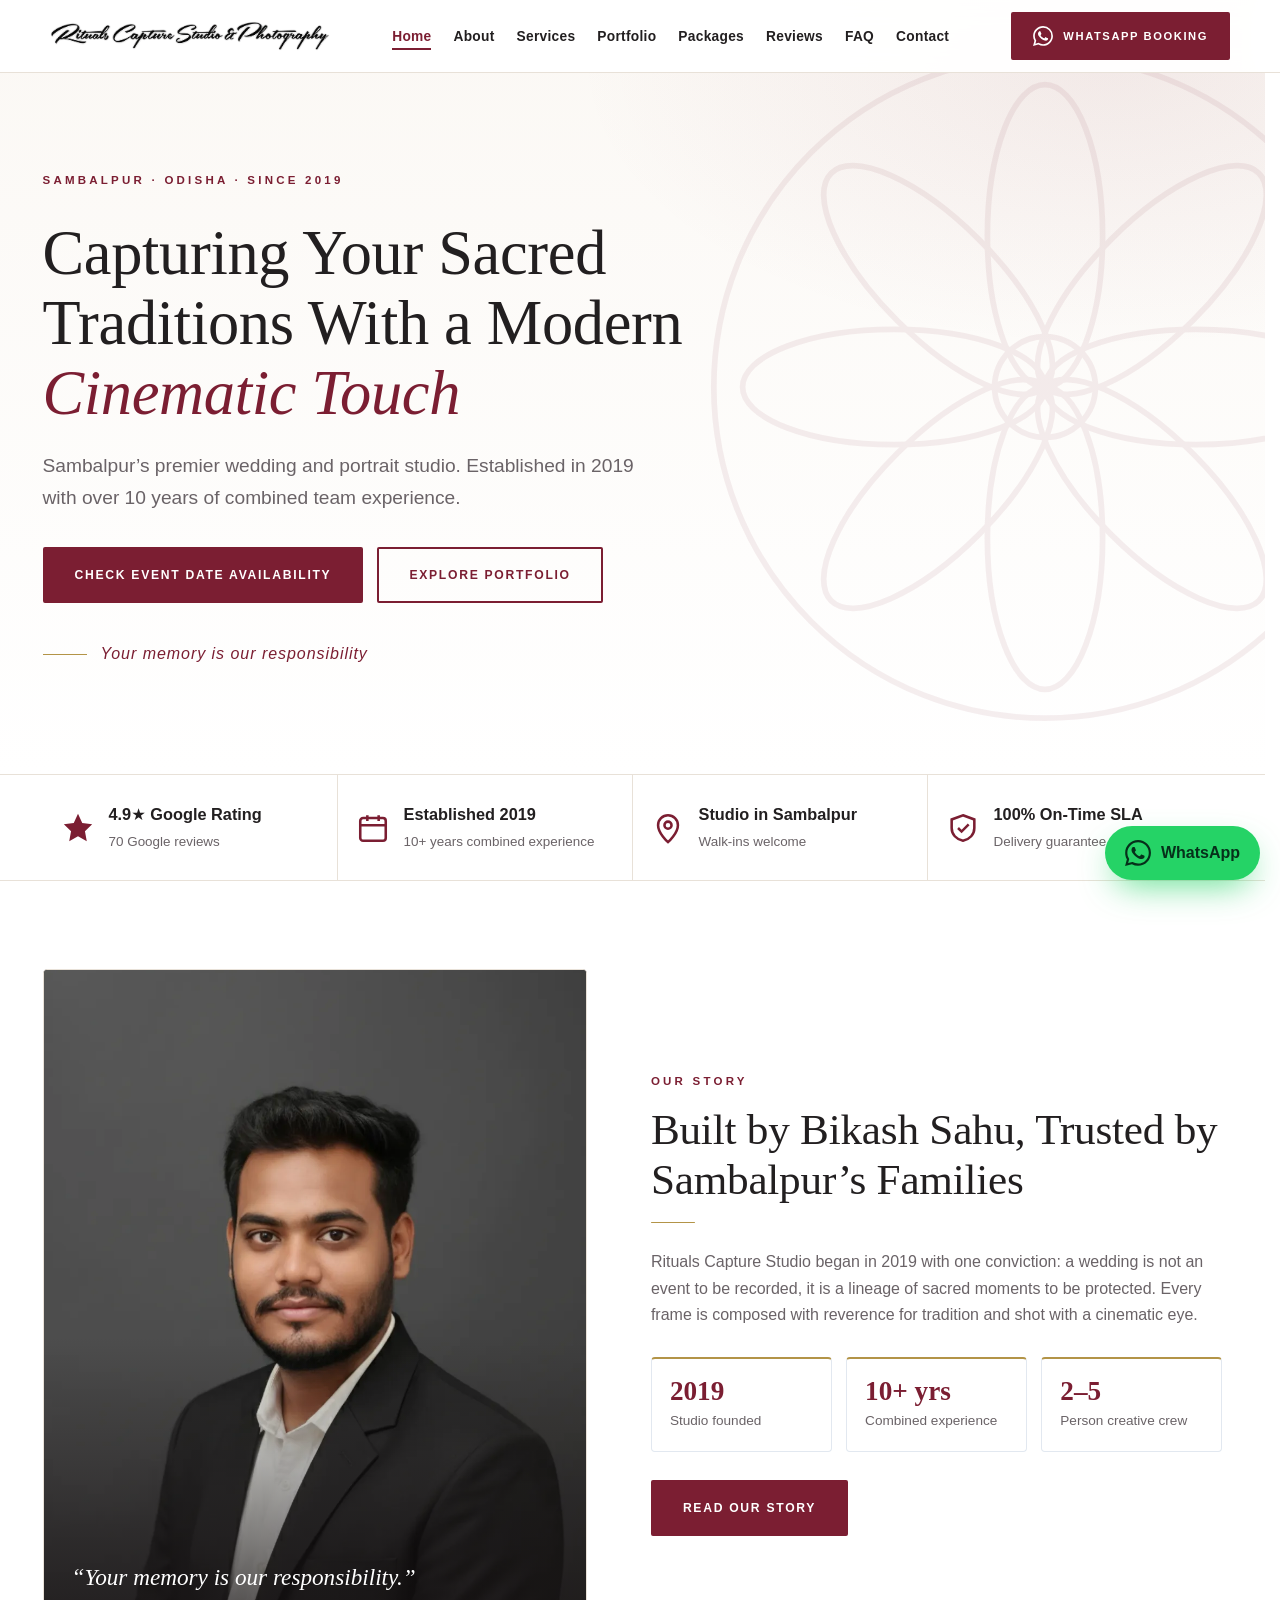
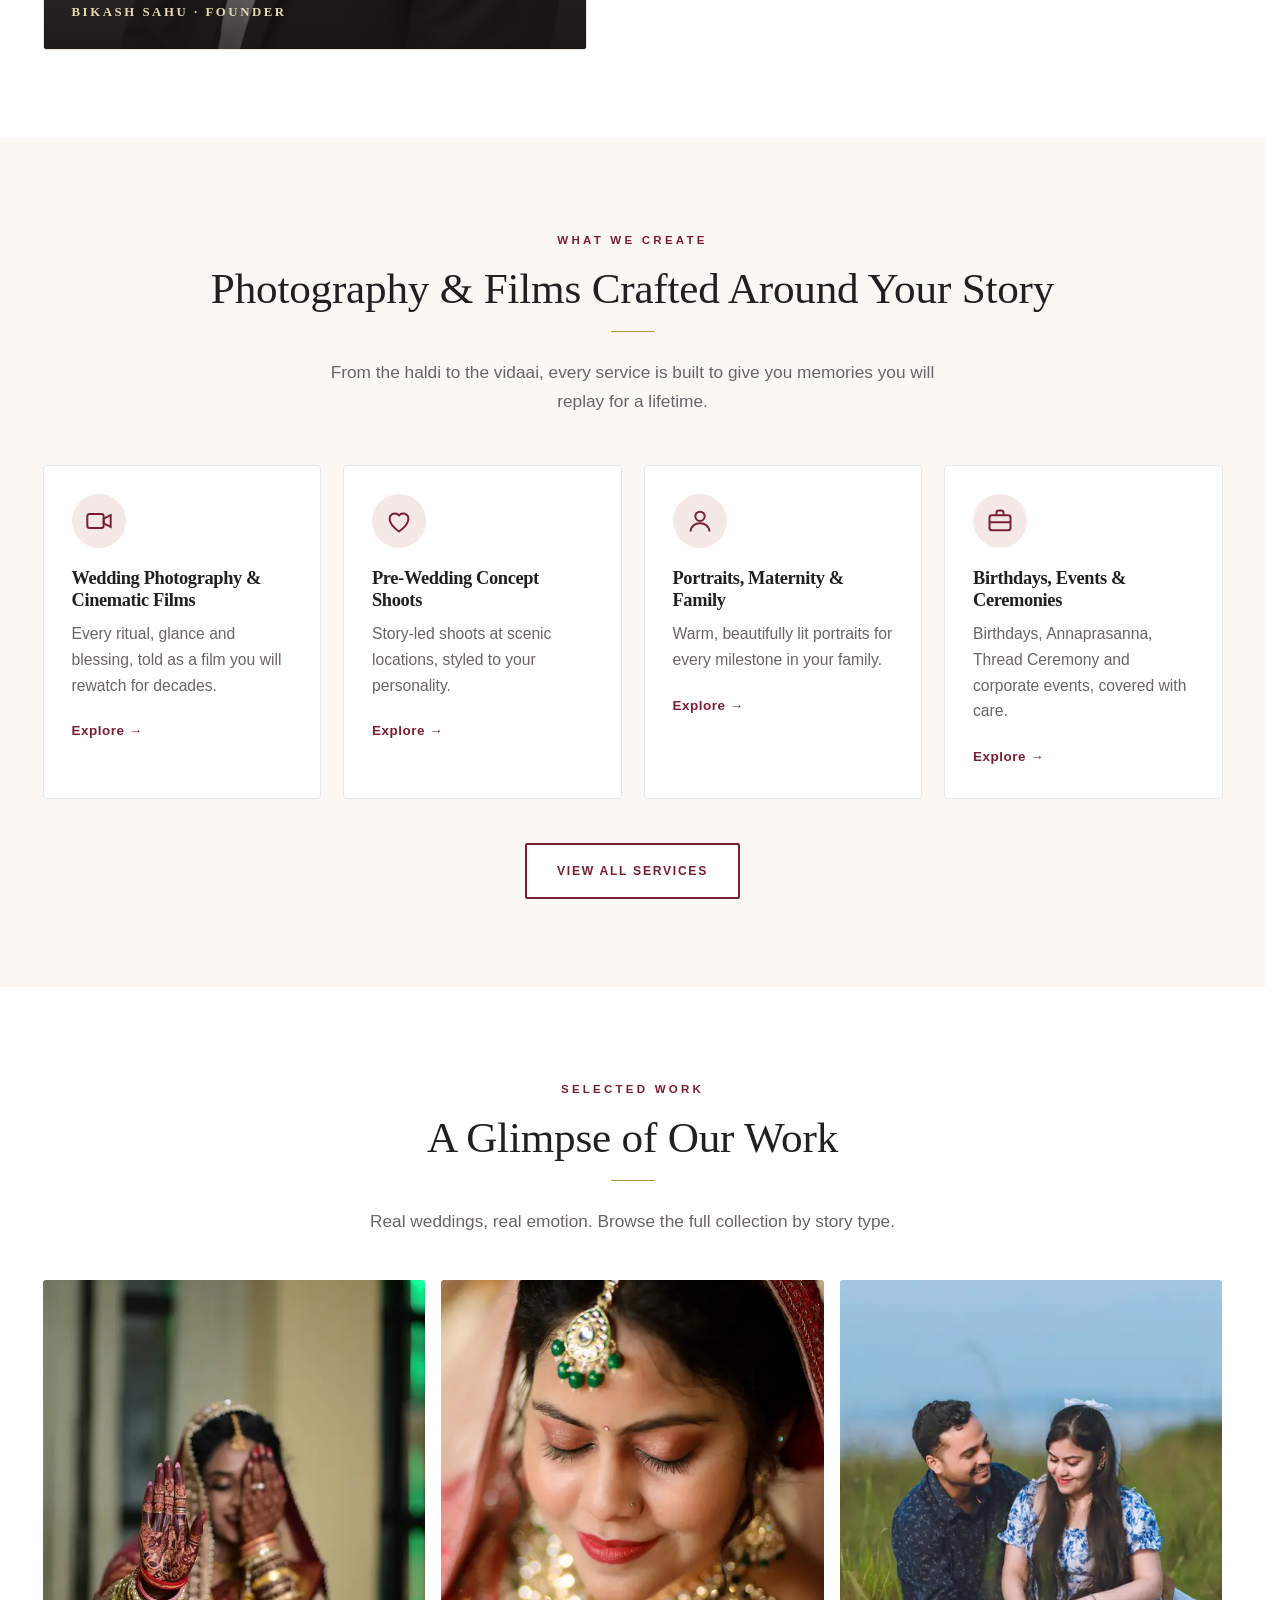
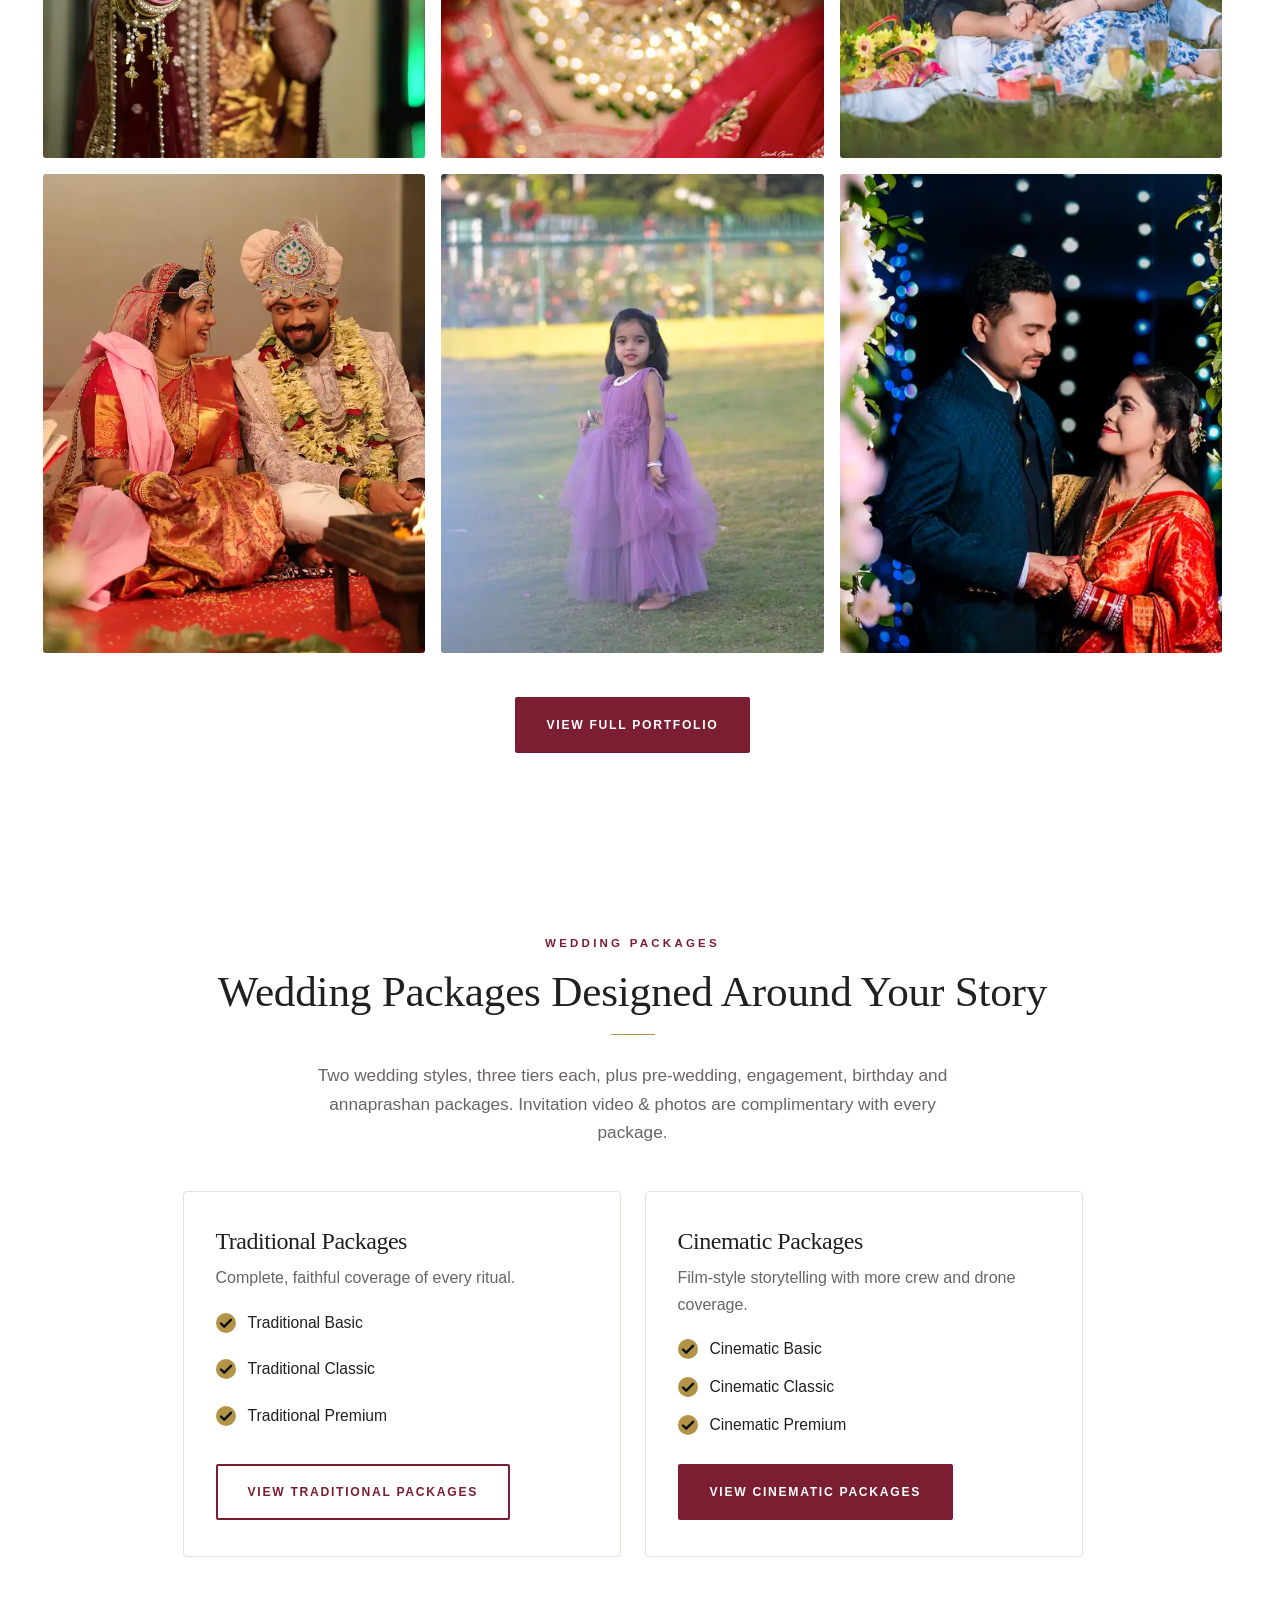
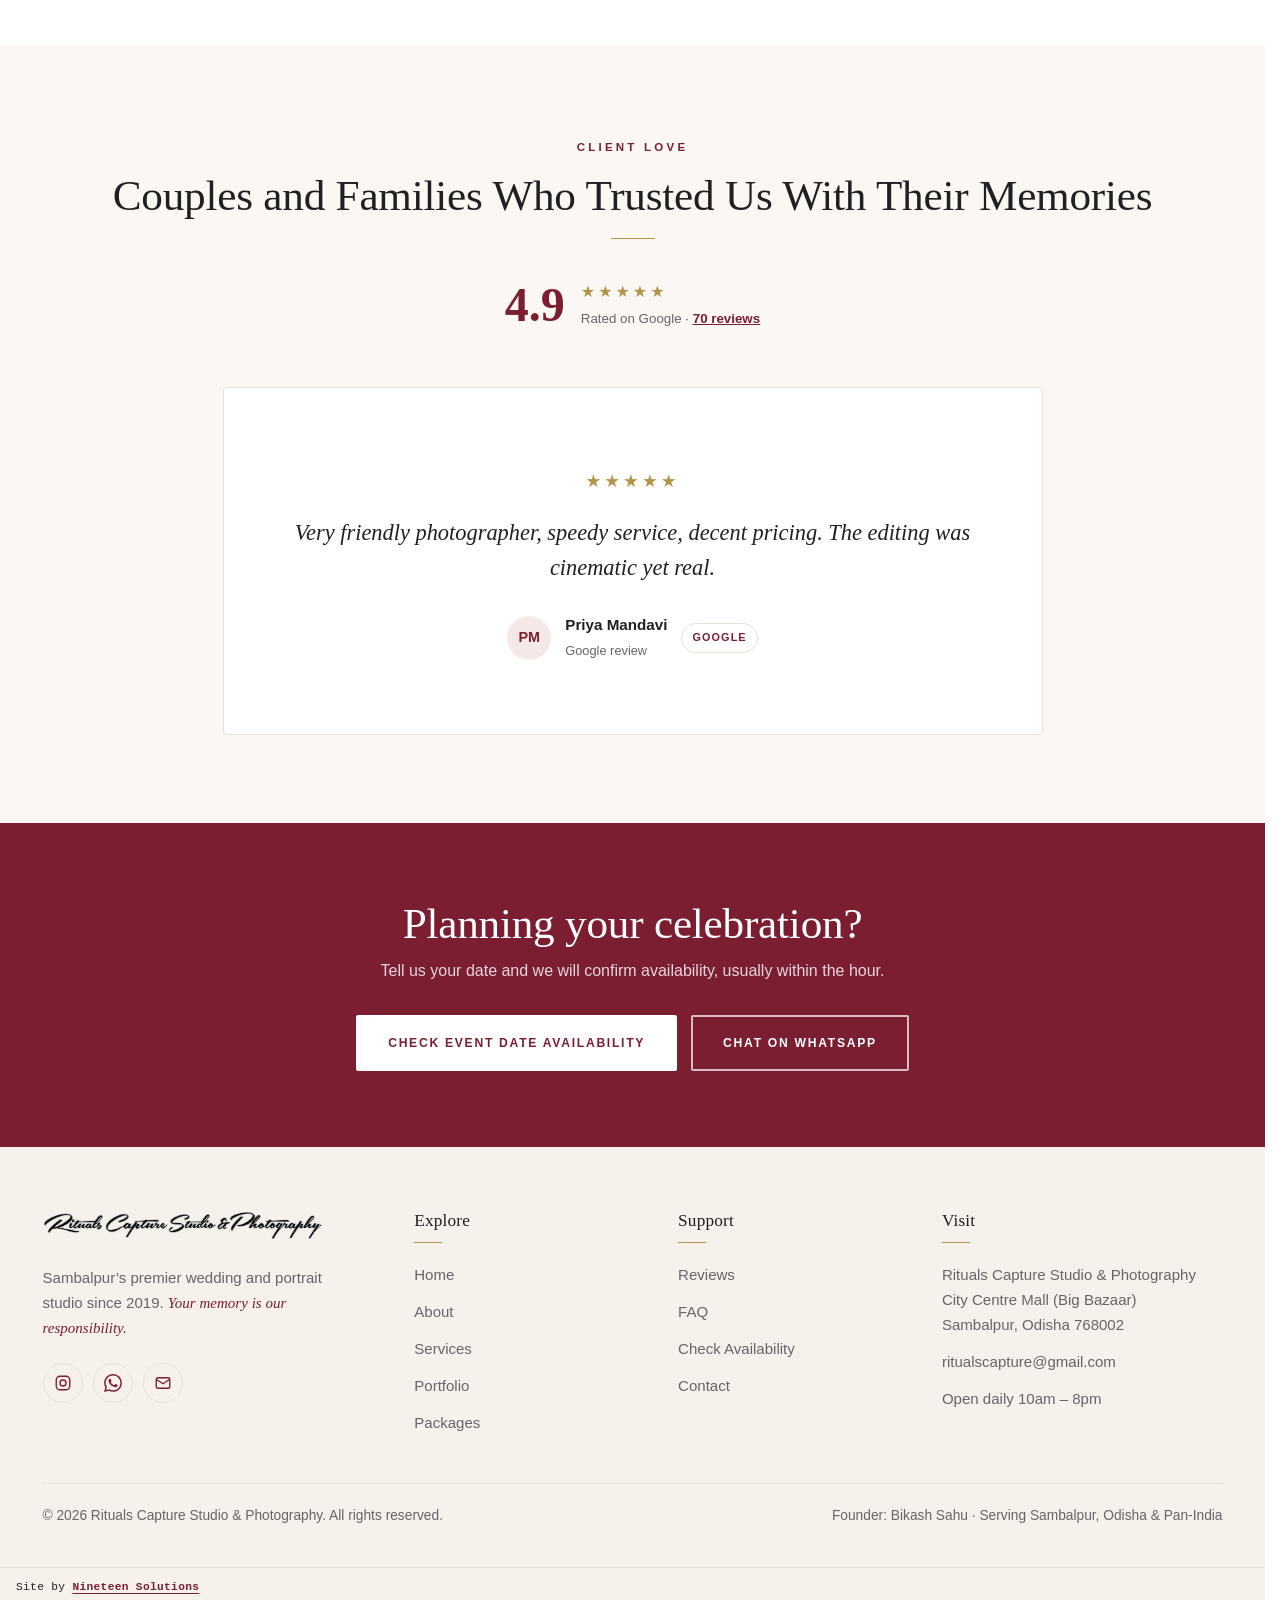
==== index.html @ 9a3f0223 "Launch site" ====
<!DOCTYPE html>
<html lang="en-IN">
<head>
<meta charset="UTF-8">
<meta name="viewport" content="width=device-width, initial-scale=1">
<title>Wedding Photographer in Sambalpur | Rituals Capture Studio &amp; Photography | Your Memory Is Our Responsibility</title>
<meta name="description" content="Rituals Capture Studio &amp; Photography: best photo studio in Sambalpur, Odisha. Cinematic wedding films, candid wedding photography, pre-wedding shoots, maternity and family portraits since 2019. Serving all of India.">
<meta name="theme-color" content="#7B1E32">
<meta property="og:title" content="Wedding Photographer in Sambalpur | Rituals Capture Studio &amp; Photography">
<meta property="og:description" content="Rituals Capture Studio &amp; Photography: best photo studio in Sambalpur, Odisha. Cinematic wedding films, candid wedding photography, pre-wedding shoots, maternity and family portraits since 2019. Serving all of India.">
<meta property="og:type" content="website">
<link rel="icon" href="favicon.ico" sizes="any">
<link rel="icon" type="image/png" sizes="32x32" href="images/favicon-32.png">
<link rel="apple-touch-icon" href="images/apple-touch-icon.png">
<link rel="stylesheet" href="assets/style.css">
<script type="application/ld+json">
{
  "@context":"https://schema.org",
  "@type":["LocalBusiness","Photographer"],
  "name":"Rituals Capture Studio & Photography",
  "alternateName":"Rituals Capture Studio",
  "description":"Wedding photography and cinematic wedding films studio in Sambalpur, Odisha, serving all of India. Pre-wedding shoots, portraits and event coverage since 2019.",
  "slogan":"Your memory is our responsibility",
  "telephone":["+91-70089-11105","+91-77888-44553"],
  "email":"ritualscapture@gmail.com",
  "foundingDate":"2019",
  "founder":{"@type":"Person","name":"Bikash Sahu","jobTitle":"Founder & CEO"},
    "address":{"@type":"PostalAddress","streetAddress":"City Centre Mall, Big Bazaar","addressLocality":"Sambalpur","addressRegion":"Odisha","postalCode":"768002","addressCountry":"IN"},
  "hasMap":"https://share.google/Gb2dODf7B4HH9jxus",
  "geo":{"@type":"GeoCoordinates","latitude":21.4669,"longitude":83.9812},
  "openingHoursSpecification":[{"@type":"OpeningHoursSpecification","dayOfWeek":["Monday","Tuesday","Wednesday","Thursday","Friday","Saturday","Sunday"],"opens":"10:00","closes":"20:00"}],
  "areaServed":[{"@type":"City","name":"Sambalpur"},{"@type":"State","name":"Odisha"},{"@type":"Country","name":"India"}],
  "aggregateRating":{"@type":"AggregateRating","ratingValue":"4.9","bestRating":"5","reviewCount":"70"},
  "sameAs":["https://www.instagram.com/rituals_capture_studio"],
  "hasOfferCatalog":{"@type":"OfferCatalog","name":"Wedding Photography & Film Packages","itemListElement":[{"@type":"Offer","name":"Traditional Basic Wedding Package","itemOffered":{"@type":"Service","name":"Traditional Basic Wedding Package"}},{"@type":"Offer","name":"Traditional Classic Wedding Package","itemOffered":{"@type":"Service","name":"Traditional Classic Wedding Package"}},{"@type":"Offer","name":"Traditional Premium Wedding Package","itemOffered":{"@type":"Service","name":"Traditional Premium Wedding Package"}},{"@type":"Offer","name":"Cinematic Basic Wedding Package","itemOffered":{"@type":"Service","name":"Cinematic Basic Wedding Package"}},{"@type":"Offer","name":"Cinematic Classic Wedding Package","itemOffered":{"@type":"Service","name":"Cinematic Classic Wedding Package"}},{"@type":"Offer","name":"Cinematic Premium Wedding Package","itemOffered":{"@type":"Service","name":"Cinematic Premium Wedding Package"}}]}
}
</script>
</head>
<body class="home">
<svg width="0" height="0" style="position:absolute" aria-hidden="true" focusable="false"><symbol id="wa" viewBox="0 0 24 24"><path fill="currentColor" d="M17.472 14.382c-.297-.149-1.758-.867-2.03-.967-.273-.099-.471-.148-.67.15-.197.297-.767.966-.94 1.164-.173.199-.347.223-.644.075-.297-.15-1.255-.463-2.39-1.475-.883-.788-1.48-1.761-1.653-2.059-.173-.297-.018-.458.13-.606.134-.133.298-.347.446-.52.149-.174.198-.298.298-.497.099-.198.05-.371-.025-.52-.075-.149-.669-1.612-.916-2.207-.242-.579-.487-.5-.669-.51-.173-.008-.371-.01-.57-.01-.198 0-.52.074-.792.372-.272.297-1.04 1.016-1.04 2.479 0 1.462 1.065 2.875 1.213 3.074.149.198 2.096 3.2 5.077 4.487.709.306 1.262.489 1.694.625.712.227 1.36.195 1.871.118.571-.085 1.758-.719 2.006-1.413.248-.694.248-1.289.173-1.413-.074-.124-.272-.198-.57-.347m-5.421 7.403h-.004a9.87 9.87 0 01-5.031-1.378l-.361-.214-3.741.982.998-3.648-.235-.374a9.86 9.86 0 01-1.51-5.26c.001-5.45 4.436-9.884 9.888-9.884 2.64 0 5.122 1.03 6.988 2.898a9.825 9.825 0 012.893 6.994c-.003 5.45-4.437 9.884-9.885 9.884m8.413-18.297A11.815 11.815 0 0012.05 0C5.495 0 .16 5.335.157 11.892c0 2.096.547 4.142 1.588 5.945L.057 24l6.305-1.654a11.882 11.882 0 005.683 1.448h.005c6.554 0 11.89-5.335 11.893-11.893a11.821 11.821 0 00-3.48-8.413z"/></symbol><symbol id="lotus" viewBox="0 0 200 200"><g fill="none" stroke="currentColor" stroke-width="1.6"><ellipse cx="100" cy="58" rx="16" ry="42" transform="rotate(0 100 100)"/><ellipse cx="100" cy="58" rx="16" ry="42" transform="rotate(45 100 100)"/><ellipse cx="100" cy="58" rx="16" ry="42" transform="rotate(90 100 100)"/><ellipse cx="100" cy="58" rx="16" ry="42" transform="rotate(135 100 100)"/><ellipse cx="100" cy="58" rx="16" ry="42" transform="rotate(180 100 100)"/><ellipse cx="100" cy="58" rx="16" ry="42" transform="rotate(225 100 100)"/><ellipse cx="100" cy="58" rx="16" ry="42" transform="rotate(270 100 100)"/><ellipse cx="100" cy="58" rx="16" ry="42" transform="rotate(315 100 100)"/><circle cx="100" cy="100" r="14"/><circle cx="100" cy="100" r="92"/></g></symbol></svg>
<header id="top">
  <div class="wrap nav">
    <a href="index.html" class="brand logo-link" aria-label="Rituals Capture Studio &amp; Photography - home"><img class="logo-img" src="images/logo.webp" width="760" height="81" alt="Rituals Capture Studio &amp; Photography"></a>
    <button class="burger" id="burger" aria-label="Open menu" aria-expanded="false"><span></span><span></span><span></span></button>
    <ul class="menu" id="menu"><li><a href="index.html" aria-current="page">Home</a></li><li><a href="about.html">About</a></li><li><a href="services.html">Services</a></li><li><a href="portfolio.html">Portfolio</a></li><li><a href="packages.html">Packages</a></li><li><a href="reviews.html">Reviews</a></li><li><a href="faq.html">FAQ</a></li><li><a href="contact.html">Contact</a></li></ul>
    <a class="btn btn-gold wa-link" data-msg="Hello Bikash, I found Rituals Capture Studio online and would like to book a shoot." href="#" target="_blank" rel="noopener"><svg width="20" height="20"><use href="#wa"/></svg> WhatsApp Booking</a>
  </div>
</header>
<main>
<!-- HERO -->
<section class="hero" id="home" aria-labelledby="h1" data-videos="videos/hero.mp4" data-poster="images/thumb/wedding-115.webp">
  <svg class="mandala" viewBox="0 0 200 200" style="color:#D4AF37" aria-hidden="true"><use href="#lotus"/></svg>
  <div class="wrap">
    <div class="hero-inner">
      <span class="eyebrow" style="color:var(--gold)">Sambalpur · Odisha · Since 2019</span>
      <h1 id="h1">Capturing Your Sacred Traditions With a Modern <em>Cinematic Touch</em></h1>
      <p class="sub">Sambalpur’s premier wedding and portrait studio. Established in 2019 with over 10 years of combined team experience.</p>
      <div class="cta">
        <a href="book.html" class="btn btn-gold">Check Event Date Availability</a>
        <a href="portfolio.html" class="btn btn-ghost">Explore Portfolio</a>
      </div>
      <p class="tag">Your memory is our responsibility</p>
    </div>
  </div>
  <div class="scroll-cue" aria-hidden="true"></div>
</section>

<!-- TRUST -->
<div class="trust" aria-label="Why couples trust us">
  <div class="wrap">
    <div class="trust-item"><svg viewBox="0 0 24 24" fill="currentColor"><path d="M12 2l3 6.5 7 .9-5.1 4.9 1.3 7L12 17.8 5.8 21.3l1.3-7L2 9.4l7-.9z"/></svg><div><b>4.9★ Google Rating</b><span>70 Google reviews</span></div></div>
    <div class="trust-item"><svg viewBox="0 0 24 24" fill="none" stroke="currentColor" stroke-width="1.8"><rect x="3" y="5" width="18" height="16" rx="2"/><path d="M3 10h18M8 3v4M16 3v4"/></svg><div><b>Established 2019</b><span>10+ years combined experience</span></div></div>
    <div class="trust-item"><svg viewBox="0 0 24 24" fill="none" stroke="currentColor" stroke-width="1.8"><path d="M12 22s7-6.2 7-12a7 7 0 1 0-14 0c0 5.8 7 12 7 12z"/><circle cx="12" cy="10" r="2.5"/></svg><div><b>Studio in Sambalpur</b><span>Walk-ins welcome</span></div></div>
    <div class="trust-item"><svg viewBox="0 0 24 24" fill="none" stroke="currentColor" stroke-width="1.8"><path d="M12 3l8 3v6c0 4.5-3.2 8-8 9-4.8-1-8-4.5-8-9V6z"/><path d="M8.5 12l2.5 2.5L16 9.5"/></svg><div><b>100% On-Time SLA</b><span>Delivery guarantee</span></div></div>
  </div>
</div>

<!-- ABOUT TEASER -->
<section class="about" id="about" aria-labelledby="ha-h">
  <div class="wrap about-grid">
    <div class="about-visual reveal">
      <img src="images/about-bikash.webp" width="1000" height="1615" alt="Bikash Sahu, founder of Rituals Capture Studio &amp; Photography, Sambalpur" loading="lazy" decoding="async">
      <div class="quote">“Your memory is our responsibility.”<small>Bikash Sahu · Founder</small></div>
    </div>
    <div class="reveal">
      <span class="eyebrow">Our Story</span>
      <h2 id="ha-h">Built by Bikash Sahu, Trusted by Sambalpur’s Families</h2>
      <div class="rule"></div>
      <p>Rituals Capture Studio began in 2019 with one conviction: a wedding is not an event to be recorded, it is a lineage of sacred moments to be protected. Every frame is composed with reverence for tradition and shot with a cinematic eye.</p>
      <div class="pillars">
        <div class="pillar"><b>2019</b><span>Studio founded</span></div>
        <div class="pillar"><b>10+ yrs</b><span>Combined experience</span></div>
        <div class="pillar"><b>2–5</b><span>Person creative crew</span></div>
      </div>
      <p style="margin-top:28px"><a class="btn btn-maroon" href="about.html">Read Our Story</a></p>
    </div>
  </div>
</section>

<!-- SERVICES TEASER -->
<section class="services" id="services" aria-labelledby="hs-h" data-bgvideos="videos/services-1.mp4,videos/services-2.mp4,videos/services-3.mp4,videos/services-4.mp4,videos/services-5.mp4,videos/services-6.mp4,videos/services-7.mp4,videos/services-8.mp4,videos/services-9.mp4">
  <div class="wrap">
    <div class="center reveal"><span class="eyebrow">What We Create</span><h2 id="hs-h">Photography &amp; Films Crafted Around Your Story</h2><div class="rule"></div><p class="lead">From the haldi to the vidaai, every service is built to give you memories you will replay for a lifetime.</p></div>
    <div class="svc-grid">
      <article class="svc q reveal"><div class="ico"><svg viewBox="0 0 24 24" fill="none" stroke="currentColor" stroke-width="1.7"><rect x="2" y="6" width="14" height="12" rx="2"/><path d="M16 10l6-3v10l-6-3z"/></svg></div><h3>Wedding Photography &amp; Cinematic Films</h3><p>Every ritual, glance and blessing, told as a film you will rewatch for decades.</p><a class="more" href="services.html">Explore &rarr;</a></article>
      <article class="svc q reveal"><div class="ico"><svg viewBox="0 0 24 24" fill="none" stroke="currentColor" stroke-width="1.7"><path d="M12 21s-8-5.2-8-11a4.5 4.5 0 0 1 8-2.8A4.5 4.5 0 0 1 20 10c0 5.8-8 11-8 11z"/></svg></div><h3>Pre-Wedding Concept Shoots</h3><p>Story-led shoots at scenic locations, styled to your personality.</p><a class="more" href="services.html">Explore &rarr;</a></article>
      <article class="svc q reveal"><div class="ico"><svg viewBox="0 0 24 24" fill="none" stroke="currentColor" stroke-width="1.7"><circle cx="12" cy="8" r="4"/><path d="M4 21c0-4.4 3.6-7 8-7s8 2.6 8 7"/></svg></div><h3>Portraits, Maternity &amp; Family</h3><p>Warm, beautifully lit portraits for every milestone in your family.</p><a class="more" href="services.html">Explore &rarr;</a></article>
      <article class="svc q reveal"><div class="ico"><svg viewBox="0 0 24 24" fill="none" stroke="currentColor" stroke-width="1.7"><rect x="3" y="7" width="18" height="13" rx="2"/><path d="M9 7V5a2 2 0 0 1 2-2h2a2 2 0 0 1 2 2v2M3 13h18"/></svg></div><h3>Birthdays, Events &amp; Ceremonies</h3><p>Birthdays, Annaprasanna, Thread Ceremony and corporate events, covered with care.</p><a class="more" href="services.html">Explore &rarr;</a></article>
    </div>
    <div class="sec-cta"><a class="btn btn-line" href="services.html">View All Services</a></div>
  </div>
</section>

<!-- PORTFOLIO TEASER -->
<section class="dark" id="portfolio" aria-labelledby="hp-h">
  <div class="wrap">
    <div class="center reveal"><span class="eyebrow">Selected Work</span><h2 id="hp-h">A Glimpse of Our Work</h2><div class="rule"></div><p class="lead">Real weddings, real emotion. Browse the full collection by story type.</p></div>
    <div class="glimpse reveal">
      <a class="gl" href="portfolio.html" aria-label="View portfolio"><img src="images/thumb/wedding-115.webp" alt="Wedding photography by Rituals Capture Studio, Sambalpur" loading="lazy" decoding="async"></a>
      <a class="gl" href="portfolio.html" aria-label="View portfolio"><img src="images/thumb/wedding-024.webp" alt="Wedding photography by Rituals Capture Studio, Sambalpur" loading="lazy" decoding="async"></a>
      <a class="gl" href="portfolio.html" aria-label="View portfolio"><img src="images/thumb/prewedding-008.webp" alt="Pre-wedding photography by Rituals Capture Studio, Sambalpur" loading="lazy" decoding="async"></a>
      <a class="gl" href="portfolio.html" aria-label="View portfolio"><img src="images/thumb/wedding-016.webp" alt="Wedding photography by Rituals Capture Studio, Sambalpur" loading="lazy" decoding="async"></a>
      <a class="gl" href="portfolio.html" aria-label="View portfolio"><img src="images/thumb/birthday-020.webp" alt="Birthday photography by Rituals Capture Studio, Sambalpur" loading="lazy" decoding="async"></a>
      <a class="gl" href="portfolio.html" aria-label="View portfolio"><img src="images/thumb/wedding-090.webp" alt="Wedding photography by Rituals Capture Studio, Sambalpur" loading="lazy" decoding="async"></a>
    </div>
    <div class="sec-cta"><a class="btn btn-maroon" href="portfolio.html">View Full Portfolio</a></div>
  </div>
</section>

<!-- PACKAGES TEASER -->
<section id="packages" aria-labelledby="hk-h">
  <div class="wrap">
    <div class="center reveal"><span class="eyebrow">Wedding Packages</span><h2 id="hk-h">Wedding Packages Designed Around Your Story</h2><div class="rule"></div><p class="lead">Two wedding styles, three tiers each, plus pre-wedding, engagement, birthday and annaprashan packages. Invitation video &amp; photos are complimentary with every package.</p></div>
    <div class="tz-grid">
      <article class="tz reveal"><h3>Traditional Packages</h3><p>Complete, faithful coverage of every ritual.</p><ul class="feat-list"><li>Traditional Basic</li><li>Traditional Classic</li><li>Traditional Premium</li></ul><a class="btn btn-line" href="packages.html">View Traditional Packages</a></article>
      <article class="tz reveal"><h3>Cinematic Packages</h3><p>Film-style storytelling with more crew and drone coverage.</p><ul class="feat-list"><li>Cinematic Basic</li><li>Cinematic Classic</li><li>Cinematic Premium</li></ul><a class="btn btn-maroon" href="packages.html">View Cinematic Packages</a></article>
    </div>
  </div>
</section>

<!-- REVIEWS -->
<section class="dark" id="reviews" aria-labelledby="rv-h">
  <div class="wrap">
    <div class="center reveal"><span class="eyebrow">Client Love</span><h2 id="rv-h">Couples and Families Who Trusted Us With Their Memories</h2><div class="rule"></div></div>
    <div class="rv-top reveal"><span class="big">4.9</span><div><div class="stars" aria-label="4.9 out of 5">★★★★★</div><small>Rated on Google · <a href="https://www.google.com/search?q=rituals+capture+studio+photography+sambalpur+reviews" target="_blank" rel="noopener" style="color:var(--maroon);font-weight:700;text-decoration:underline">70 reviews</a></small></div></div>
    <div class="rv-car reveal" id="rvCar" role="region" aria-roledescription="carousel" aria-label="Google reviews from our clients">
      <div class="rv-stage" id="rvStage" aria-live="off"><figure class="rv-slide on" aria-label="Review 1 of 12"><div class="stars" aria-label="5 out of 5 stars">★★★★★</div><blockquote>We hired Rituals capture Studio for our 2025 wedding. Not only were the final edits stunning, but their responsiveness during the planning phase was a lifesaver. On the day, they were unobtrusive but managed to capture every ‘candid’ moment. Thank you Lucky for capturing our endless moments.</blockquote><figcaption><span class="av">NM</span><span class="nm"><b>Nishant Mohanty</b><small>Wedding, 2025</small></span><span class="src">Google</span></figcaption></figure><figure class="rv-slide" aria-label="Review 2 of 12"><div class="stars" aria-label="5 out of 5 stars">★★★★★</div><blockquote>Huge shoutout to Rituals Capture Studio! They handled my daughter’s 1st birthday photos and video, and the results were awesome. Professional, creative, and great quality. We are so happy with how everything turned out!</blockquote><figcaption><span class="av">MT</span><span class="nm"><b>Mr traveller</b><small>Local Guide · Birthday shoot</small></span><span class="src">Google</span></figcaption></figure><figure class="rv-slide" aria-label="Review 3 of 12"><div class="stars" aria-label="5 out of 5 stars">★★★★★</div><blockquote>Exceptional photography by Capture Rituals! Stunning shots, perfect timing, and great attention to detail. They truly know how to capture emotions and rituals flawlessly.</blockquote><figcaption><span class="av">VK</span><span class="nm"><b>Vipul Kumar</b><small>Google review</small></span><span class="src">Google</span></figcaption></figure><figure class="rv-slide" aria-label="Review 4 of 12"><div class="stars" aria-label="5 out of 5 stars">★★★★★</div><blockquote>Very friendly photographer, speedy service, decent pricing. The editing was cinematic yet real.</blockquote><figcaption><span class="av">PM</span><span class="nm"><b>Priya Mandavi</b><small>Google review</small></span><span class="src">Google</span></figcaption></figure><figure class="rv-slide" aria-label="Review 5 of 12"><div class="stars" aria-label="5 out of 5 stars">★★★★★</div><blockquote>Had an amazing experience with Rituals Capture Studio. Maintained professionalism. Great cinematography. Cooperative teamwork.</blockquote><figcaption><span class="av">AP</span><span class="nm"><b>Anwesha Purohit</b><small>Google review</small></span><span class="src">Google</span></figcaption></figure><figure class="rv-slide" aria-label="Review 6 of 12"><div class="stars" aria-label="5 out of 5 stars">★★★★★</div><blockquote>Without telling the pose and what to do, they managed everything and did it successfully for my parents’ 25th marriage anniversary.</blockquote><figcaption><span class="av">AS</span><span class="nm"><b>Abhinash Sahoo</b><small>Local Guide · Anniversary shoot</small></span><span class="src">Google</span></figcaption></figure><figure class="rv-slide" aria-label="Review 7 of 12"><div class="stars" aria-label="5 out of 5 stars">★★★★★</div><blockquote>Wonderful photos and a great experience from the very beginning to the end. Highly recommended Rituals Capture Studio for any event of any kind.</blockquote><figcaption><span class="av">SS</span><span class="nm"><b>Swaraj Sahu</b><small>Google review</small></span><span class="src">Google</span></figcaption></figure><figure class="rv-slide" aria-label="Review 8 of 12"><div class="stars" aria-label="5 out of 5 stars">★★★★★</div><blockquote>Love their photography. The team and photographers are absolutely amazing, hardworking, humble and very talented. Simply amazing work and unique photography. Highly recommended.</blockquote><figcaption><span class="av">PA</span><span class="nm"><b>Pragati Agrawal</b><small>Google review</small></span><span class="src">Google</span></figcaption></figure><figure class="rv-slide" aria-label="Review 9 of 12"><div class="stars" aria-label="5 out of 5 stars">★★★★★</div><blockquote>Excellent work and services. I am very happy, and everyone should contact this studio for their wedding and other events.</blockquote><figcaption><span class="av">KM</span><span class="nm"><b>Kailash Meher</b><small>Google review</small></span><span class="src">Google</span></figcaption></figure><figure class="rv-slide" aria-label="Review 10 of 12"><div class="stars" aria-label="5 out of 5 stars">★★★★★</div><blockquote>This was such a great experience with you. You gave me the best memories. You are the best photographer in Sambalpur city.</blockquote><figcaption><span class="av">SS</span><span class="nm"><b>Sushree Sangeeta Jaysing</b><small>Google review</small></span><span class="src">Google</span></figcaption></figure><figure class="rv-slide" aria-label="Review 11 of 12"><div class="stars" aria-label="5 out of 5 stars">★★★★★</div><blockquote>We are beyond impressed with Rituals Capture Studio’s work. We highly recommend him for all your special occasions.</blockquote><figcaption><span class="av">KM</span><span class="nm"><b>K. Monalisha Choudhury</b><small>Google review</small></span><span class="src">Google</span></figcaption></figure><figure class="rv-slide" aria-label="Review 12 of 12"><div class="stars" aria-label="5 out of 5 stars">★★★★★</div><blockquote>Great price. Best photography service in Sambalpur and budget friendly.</blockquote><figcaption><span class="av">KC</span><span class="nm"><b>Krishna Choudhury</b><small>Google review</small></span><span class="src">Google</span></figcaption></figure></div>
      </div>
  </div>
</section>

<section class="cta-band" aria-labelledby="cta-h"><div class="wrap"><h2 id="cta-h">Planning your celebration?</h2><p>Tell us your date and we will confirm availability, usually within the hour.</p><div class="row"><a class="btn btn-light" href="book.html">Check Event Date Availability</a><a class="btn btn-out wa-link" data-msg="Hello Bikash, I would like to book Rituals Capture Studio." href="#" target="_blank" rel="noopener">Chat on WhatsApp</a></div></div></section>

</main>
<footer>
  <div class="wrap">
    <div class="ft">
      <div><a class="brand logo-link" href="index.html" aria-label="Rituals Capture Studio &amp; Photography - home"><img class="logo-img" src="images/logo.webp" width="760" height="81" alt="Rituals Capture Studio &amp; Photography" style="width:min(280px,100%)"></a>
        <p class="fdesc">Sambalpur’s premier wedding and portrait studio since 2019. <em class="ftag">Your memory is our responsibility.</em></p>
        <div class="social"><a class="ig-link" href="#" target="_blank" rel="noopener" aria-label="Instagram"><svg viewBox="0 0 24 24" fill="none" stroke="currentColor" stroke-width="1.8"><rect x="3" y="3" width="18" height="18" rx="5"/><circle cx="12" cy="12" r="4"/></svg></a><a class="wa-link" data-msg="Hello Bikash, I would like to book Rituals Capture Studio." href="#" target="_blank" rel="noopener" aria-label="WhatsApp"><svg><use href="#wa"/></svg></a><a class="mail-link" href="#" aria-label="Email"><svg viewBox="0 0 24 24" fill="none" stroke="currentColor" stroke-width="1.8"><rect x="3" y="5" width="18" height="14" rx="2"/><path d="M3 7l9 6 9-6"/></svg></a></div></div>
      <div><h4>Explore</h4><ul><li><a href="index.html">Home</a></li><li><a href="about.html">About</a></li><li><a href="services.html">Services</a></li><li><a href="portfolio.html">Portfolio</a></li><li><a href="packages.html">Packages</a></li></ul></div>
      <div><h4>Support</h4><ul><li><a href="reviews.html">Reviews</a></li><li><a href="faq.html">FAQ</a></li><li><a href="book.html">Check Availability</a></li><li><a href="contact.html">Contact</a></li></ul></div>
      <div><h4>Visit</h4><ul><li>Rituals Capture Studio &amp; Photography<br>City Centre Mall (Big Bazaar)<br>Sambalpur, Odisha 768002</li><li><a class="mail-link" href="#"></a></li><li>Open daily 10am – 8pm</li></ul></div>
    </div>
    <div class="copy"><span>© <span id="yr"></span> Rituals Capture Studio &amp; Photography. All rights reserved.</span><span>Founder: Bikash Sahu · Serving Sambalpur, Odisha &amp; Pan-India</span></div>
  </div>
</footer>
<div class="credit-bar"><p class="credit">Site by <a href="https://nineteensolutions.in/" target="_blank" rel="noopener">Nineteen Solutions</a></p></div>
<a class="fab wa-link" data-msg="Hello Bikash, I would like to check date availability at Rituals Capture Studio." href="#" target="_blank" rel="noopener" aria-label="Chat on WhatsApp"><svg><use href="#wa"/></svg><span>WhatsApp</span></a>
<div class="toast" id="toast" role="status"></div>

<script src="assets/site.js" defer></script>
</body>
</html>
---- assets/style.css ----
:root{
  --maroon:#800020; --crimson:#8B0000; --gold:#D4AF37; --gold-soft:#F3E5AB;
  --obsidian:#0B0F19; --char:#121824; --white:#FFFFFF; --off:#F8FAFC; --line:#E2E8F0; --muted:#475569;
  --radius:16px; --shadow:0 18px 50px -20px rgba(11,15,25,.35);
}
*{box-sizing:border-box;margin:0;padding:0}
html{scroll-behavior:smooth;scroll-padding-top:84px}
body{font-family:"Segoe UI","Helvetica Neue",Helvetica,Arial,system-ui,sans-serif;color:var(--obsidian);background:var(--white);line-height:1.65;-webkit-font-smoothing:antialiased;overflow-x:hidden}
img,svg{max-width:100%;display:block}
a{color:inherit;text-decoration:none}
button,input,select,textarea{font:inherit;color:inherit}
.wrap{width:min(1180px,100% - 40px);margin-inline:auto}
section{padding:96px 0}
.eyebrow{display:inline-block;font-size:.78rem;letter-spacing:.24em;text-transform:uppercase;font-weight:700;color:var(--maroon);margin-bottom:14px}
.dark .eyebrow{color:var(--gold)}
h1,h2,h3{line-height:1.15;letter-spacing:-.02em}
h2{font-size:clamp(1.9rem,4vw,3rem);font-weight:800;margin-bottom:16px}
h3{font-size:1.25rem;font-weight:700}
.lead{color:var(--muted);font-size:1.08rem;max-width:640px}
.dark{background:var(--obsidian);color:var(--gold-soft)}
.dark h2,.dark h3{color:var(--gold-soft)}
.dark .lead{color:#b9c0cf}
.center{text-align:center}.center .lead{margin-inline:auto}
.rule{width:64px;height:3px;background:linear-gradient(90deg,var(--gold),var(--maroon));border-radius:3px;margin:18px 0 26px}
.center .rule{margin-inline:auto}
.btn{display:inline-flex;align-items:center;justify-content:center;gap:10px;padding:15px 28px;border-radius:999px;font-weight:700;font-size:.98rem;border:2px solid transparent;cursor:pointer;transition:transform .25s,box-shadow .25s,background .25s,color .25s}
.btn:hover{transform:translateY(-2px)}
.btn-gold{background:var(--gold);color:var(--obsidian);box-shadow:0 10px 30px -10px rgba(212,175,55,.7)}
.btn-gold:hover{background:var(--gold-soft)}
.btn-maroon{background:var(--maroon);color:#fff;box-shadow:0 10px 30px -10px rgba(128,0,32,.7)}
.btn-maroon:hover{background:var(--crimson)}
.btn-ghost{border-color:rgba(243,229,171,.7);color:var(--gold-soft);background:transparent}
.btn-ghost:hover{background:rgba(243,229,171,.12)}
.btn-wa{background:#25D366;color:#06301a}
.reveal{opacity:0;transform:translateY(28px);transition:opacity .8s ease,transform .8s ease}
.reveal.in{opacity:1;transform:none}
:focus-visible{outline:3px solid var(--gold);outline-offset:3px}

/* Header */
header{position:fixed;inset:0 0 auto 0;z-index:50;background:rgba(11,15,25,.72);backdrop-filter:blur(14px);-webkit-backdrop-filter:blur(14px);border-bottom:1px solid rgba(212,175,55,.22);transition:background .3s}
header.solid{background:rgba(11,15,25,.96)}
.nav{display:flex;align-items:center;justify-content:space-between;height:72px;gap:16px}
.brand{display:flex;align-items:center;gap:12px;color:var(--gold-soft);font-weight:800;letter-spacing:.02em}
.brand svg{width:38px;height:38px;flex:none}
.logo-link{flex:none;display:flex;align-items:center;height:100%}
footer .logo-link{height:auto;display:inline-flex}
.logo-img{display:block;width:clamp(210px,24vw,300px);height:auto;filter:drop-shadow(0 0 6px rgba(212,175,55,.35))}
.brand span small{display:block;font-size:.6rem;letter-spacing:.28em;text-transform:uppercase;color:var(--gold);font-weight:600}
.menu{display:flex;gap:22px;list-style:none}
.menu a{color:#e8dfba;font-size:.9rem;font-weight:600;position:relative;padding:6px 0}
.menu a::after{content:"";position:absolute;left:0;bottom:0;height:2px;width:0;background:var(--gold);transition:width .3s}
.menu a:hover::after{width:100%}
.nav .btn{padding:11px 20px;font-size:.88rem;white-space:nowrap}
.burger{display:none;background:none;border:0;width:44px;height:44px;cursor:pointer}
.burger span{display:block;width:24px;height:2px;background:var(--gold-soft);margin:6px auto;transition:.3s}

/* Hero */
.hero{position:relative;min-height:100vh;min-height:100svh;display:flex;align-items:center;padding:120px 0 90px;color:var(--gold-soft);overflow:hidden;background:
  radial-gradient(900px 500px at 78% 22%,rgba(212,175,55,.22),transparent 60%),
  radial-gradient(800px 600px at 15% 90%,rgba(139,0,0,.7),transparent 62%),
  linear-gradient(160deg,#1a0a12 0%,#0B0F19 55%,#120609 100%)}
.hero::before{content:"";position:absolute;inset:0;background:
  repeating-linear-gradient(115deg,transparent 0 46px,rgba(212,175,55,.045) 46px 47px);animation:drift 40s linear infinite}
@keyframes drift{to{background-position:600px 0}}
.hero .mandala{position:absolute;right:-140px;top:50%;width:720px;height:720px;transform:translateY(-50%);opacity:.16;animation:spin 120s linear infinite}
@keyframes spin{to{transform:translateY(-50%) rotate(360deg)}}
.hero-inner{position:relative;max-width:760px}
.hero h1{font-size:clamp(2.3rem,6vw,4.6rem);font-weight:800;color:#fff;margin:14px 0 22px}
.hero h1 em{font-style:normal;color:var(--gold);background:linear-gradient(90deg,var(--gold),var(--gold-soft));-webkit-background-clip:text;background-clip:text;color:transparent}
.hero p.sub{font-size:1.2rem;color:#e8dfba;max-width:600px;margin-bottom:34px}
.hero .cta{display:flex;flex-wrap:wrap;gap:14px}
.hero .tag{margin-top:38px;font-style:italic;color:var(--gold);letter-spacing:.06em;display:flex;align-items:center;gap:14px}
.hero .tag::before{content:"";width:44px;height:2px;background:var(--gold)}
.scroll-cue{position:absolute;left:50%;bottom:26px;width:26px;height:42px;border:2px solid rgba(243,229,171,.5);border-radius:14px;transform:translateX(-50%)}
.scroll-cue::after{content:"";position:absolute;left:50%;top:8px;width:4px;height:8px;border-radius:2px;background:var(--gold);transform:translateX(-50%);animation:cue 1.8s infinite}
@keyframes cue{60%{transform:translate(-50%,14px);opacity:0}}

/* Trust strip */
.trust{background:var(--maroon);color:#fff;padding:0;position:relative;z-index:2}
.trust .wrap{display:grid;grid-template-columns:repeat(4,1fr)}
.trust-item{display:flex;align-items:center;gap:14px;padding:26px 18px;border-right:1px solid rgba(243,229,171,.22)}
.trust-item:last-child{border:0}
.trust-item svg{width:34px;height:34px;flex:none;color:var(--gold)}
.trust-item b{display:block;font-size:1.02rem;color:var(--gold-soft)}
.trust-item span{font-size:.84rem;opacity:.85}

/* About */
.about-grid{display:grid;grid-template-columns:1fr 1.05fr;gap:64px;align-items:center}
.about-visual{position:relative;aspect-ratio:4/5;border-radius:var(--radius);overflow:hidden;background:
  radial-gradient(circle at 30% 20%,rgba(212,175,55,.55),transparent 45%),
  linear-gradient(155deg,var(--maroon),#2a0510 70%,var(--obsidian));box-shadow:var(--shadow)}
.about-visual::before{content:"";position:absolute;inset:18px;border:1px solid rgba(243,229,171,.55);border-radius:10px}
.about-visual .quote{position:absolute;inset:auto 30px 34px 30px;color:var(--gold-soft);font-size:1.5rem;font-weight:700;line-height:1.3}
.about-visual .quote small{display:block;margin-top:12px;font-size:.8rem;letter-spacing:.2em;text-transform:uppercase;color:var(--gold);font-weight:600}
.about-visual svg{position:absolute;top:26px;right:26px;width:120px;opacity:.6}
.about p{color:var(--muted);margin-bottom:16px}
.pillars{display:grid;grid-template-columns:repeat(3,1fr);gap:14px;margin-top:28px}
.pillar{background:var(--off);border:1px solid var(--line);border-top:3px solid var(--gold);border-radius:12px;padding:18px}
.pillar b{display:block;font-size:1.7rem;color:var(--maroon);line-height:1.1}
.pillar span{font-size:.85rem;color:var(--muted)}

/* Services */
.services{background:var(--off)}
.svc-grid{display:grid;grid-template-columns:repeat(12,1fr);gap:22px;margin-top:50px}
.svc{grid-column:span 4;background:#fff;border:1px solid var(--line);border-radius:var(--radius);padding:32px;transition:transform .3s,box-shadow .3s,border-color .3s;position:relative;overflow:hidden}
.svc:hover{transform:translateY(-6px);box-shadow:var(--shadow);border-color:var(--gold)}
.svc .ico{width:54px;height:54px;border-radius:14px;background:rgba(128,0,32,.08);color:var(--maroon);display:grid;place-items:center;margin-bottom:20px}
.svc .ico svg{width:28px;height:28px}
.svc p{color:var(--muted);margin:10px 0 16px;font-size:.98rem}
.svc .benefit{font-size:.88rem;font-weight:600;color:var(--maroon)}
.svc.featured{grid-column:span 12;display:grid;grid-template-columns:1.1fr 1fr;gap:40px;align-items:center;background:linear-gradient(135deg,#1a0a12,var(--obsidian));color:var(--gold-soft);border-color:var(--gold);padding:46px}
.svc.featured h3{font-size:2rem;color:var(--gold-soft)}
.svc.featured p{color:#d4cba0;font-size:1.05rem}
.svc.featured .ico{background:rgba(212,175,55,.14);color:var(--gold)}
.svc.featured .benefit{color:var(--gold)}
.badge{position:absolute;top:20px;right:20px;background:var(--gold);color:var(--obsidian);font-size:.7rem;font-weight:800;letter-spacing:.14em;text-transform:uppercase;padding:6px 12px;border-radius:999px}
.feat-list{list-style:none;display:grid;gap:12px}
.feat-list li{display:flex;gap:12px;align-items:flex-start;font-size:.98rem}
.feat-list li::before{content:"";flex:none;width:20px;height:20px;margin-top:3px;border-radius:50%;background:var(--gold) url("data:image/svg+xml,%3Csvg xmlns='http://www.w3.org/2000/svg' viewBox='0 0 20 20'%3E%3Cpath d='M5 10.5l3.2 3.2L15 6.8' fill='none' stroke='%230B0F19' stroke-width='2.4' stroke-linecap='round' stroke-linejoin='round'/%3E%3C/svg%3E") center/contain no-repeat}
.svc.featured .btn{margin-top:22px}

/* Portfolio */
.filters{display:flex;flex-wrap:wrap;gap:10px;justify-content:center;margin:34px 0 40px}
.filters button{padding:11px 22px;border-radius:999px;border:1px solid rgba(212,175,55,.45);background:transparent;color:var(--gold-soft);cursor:pointer;font-weight:600;font-size:.92rem;transition:.25s}
.filters button:hover{border-color:var(--gold)}
.filters button.active{background:var(--gold);color:var(--obsidian);border-color:var(--gold)}
.gallery{display:grid;grid-template-columns:repeat(3,1fr);gap:20px}
.card{position:relative;border-radius:14px;overflow:hidden;aspect-ratio:4/5;cursor:pointer;background:var(--char);isolation:isolate;transition:opacity .4s,transform .4s}
.card.tall{grid-row:span 2;aspect-ratio:auto}
.card.hide{display:none}
.card .art{position:absolute;inset:0;transition:transform .9s cubic-bezier(.2,.7,.2,1);z-index:-1}
.card:hover .art{transform:scale(1.12)}
.card::after{content:"";position:absolute;inset:0;background:linear-gradient(to top,rgba(11,15,25,.92),transparent 55%);opacity:.85;transition:opacity .4s}
.card:hover::after{opacity:1}
.card .meta{position:absolute;left:0;right:0;bottom:0;padding:22px;z-index:2;transform:translateY(8px);transition:transform .4s}
.card:hover .meta{transform:none}
.card .meta small{display:block;font-size:.7rem;letter-spacing:.2em;text-transform:uppercase;color:var(--gold);font-weight:700}
.card .meta h3{font-size:1.15rem;color:#fff;margin-top:4px}
.card .play{position:absolute;top:50%;left:50%;width:68px;height:68px;margin:-34px 0 0 -34px;border-radius:50%;background:rgba(128,0,32,.88);border:2px solid var(--gold);display:grid;place-items:center;z-index:2;transition:transform .3s}
.card:hover .play{transform:scale(1.14)}
.card .play svg{width:26px;height:26px;color:var(--gold-soft);margin-left:4px}
.card .play::before{content:"";position:absolute;inset:-2px;border-radius:50%;border:2px solid var(--gold);animation:pulse 2s infinite}
@keyframes pulse{to{transform:scale(1.5);opacity:0}}
.card .reel{position:absolute;top:14px;left:14px;z-index:2;background:rgba(11,15,25,.75);color:var(--gold-soft);font-size:.7rem;font-weight:700;letter-spacing:.14em;padding:5px 10px;border-radius:999px;border:1px solid rgba(212,175,55,.5)}
.a1{background:radial-gradient(circle at 70% 25%,#f3d98a,transparent 40%),linear-gradient(160deg,#8B0000,#2a0510)}
.a2{background:radial-gradient(circle at 25% 30%,#ffd9a0,transparent 38%),linear-gradient(200deg,#5a1a2a,#0B0F19)}
.a3{background:radial-gradient(circle at 50% 70%,#D4AF37,transparent 45%),linear-gradient(140deg,#1b2440,#0B0F19)}
.a4{background:radial-gradient(circle at 80% 80%,#ff9c8a,transparent 40%),linear-gradient(180deg,#800020,#1a0a12)}
.a5{background:radial-gradient(circle at 30% 20%,#e9d7a8,transparent 42%),linear-gradient(150deg,#3b2a14,#0B0F19)}
.a6{background:radial-gradient(circle at 65% 40%,#c7d2ff,transparent 38%),linear-gradient(170deg,#28304f,#0B0F19)}
.a7{background:radial-gradient(circle at 20% 75%,#D4AF37,transparent 40%),linear-gradient(190deg,#6b0f24,#120609)}
.a8{background:radial-gradient(circle at 75% 20%,#ffe9b0,transparent 40%),linear-gradient(155deg,#4a0d1a,#0B0F19)}
.card .art::before{content:"";position:absolute;inset:0;background:repeating-linear-gradient(120deg,transparent 0 22px,rgba(255,255,255,.035) 22px 23px)}
.card .art svg{position:absolute;right:-30px;top:-30px;width:60%;opacity:.22;color:var(--gold-soft)}
.port-cta{text-align:center;margin-top:44px}

/* Packages */
.pk-tabs{display:flex;justify-content:center;gap:8px;margin:34px auto 38px;background:var(--off);border:1px solid var(--line);border-radius:999px;padding:6px;width:fit-content;max-width:100%}
.pk-tabs button{border:0;background:transparent;padding:13px 26px;border-radius:999px;font-weight:700;cursor:pointer;color:var(--muted);transition:.25s;font-size:.95rem}
.pk-tabs button.on{background:var(--maroon);color:#fff;box-shadow:0 8px 22px -10px rgba(128,0,32,.8)}
.pk-panel{display:none}.pk-panel.on{display:block;animation:fadeIn .5s}
.pk-grid{display:grid;grid-template-columns:repeat(3,1fr);gap:24px;align-items:start}
.pk{background:#fff;border:1px solid var(--line);border-radius:20px;padding:34px 28px;display:flex;flex-direction:column;transition:transform .3s,box-shadow .3s,border-color .3s}
.pk:hover{transform:translateY(-6px);box-shadow:var(--shadow);border-color:var(--gold)}
.pk h3{font-size:1.35rem}
.pk .price{font-size:1.7rem;font-weight:800;color:var(--maroon);line-height:1.15;margin:14px 0 6px;letter-spacing:-.02em}
.pk .price .cur{font-size:1.5rem;margin-right:2px}
.pk .price small{display:block;font-size:.76rem;font-weight:600;letter-spacing:.12em;text-transform:uppercase;color:var(--muted);margin-top:4px}
.pk .cov{display:flex;align-items:center;gap:10px;font-weight:700;font-size:.92rem;padding:14px 0 18px;margin-bottom:18px;border-bottom:1px dashed var(--line)}
.pk .cov svg{width:20px;height:20px;color:var(--maroon)}
.pk .feat-list{margin-bottom:20px}
.pk .feat-list li{font-size:.95rem}
.pk details.all{border:0;border-radius:0;box-shadow:none;background:none;margin-bottom:22px}
.pk details.all summary{padding:12px 0;font-size:.9rem;color:var(--maroon);border-top:1px solid var(--line)}
.pk details.all summary::after{font-size:1.3rem}
.all-in h4{font-size:.74rem;letter-spacing:.16em;text-transform:uppercase;color:var(--maroon);margin:14px 0 8px}
.all-in ul{list-style:none;display:grid;gap:7px}
.all-in li{font-size:.9rem;color:var(--muted);padding-left:16px;position:relative}
.all-in li::before{content:"";position:absolute;left:0;top:.62em;width:6px;height:6px;border-radius:50%;background:var(--gold)}
.pnote{margin-top:14px;font-size:.82rem;font-style:italic;color:var(--muted)}
.pk .pick{width:100%;margin-top:auto}
.pk.prem{background:linear-gradient(160deg,#1a0a12,var(--obsidian));color:var(--gold-soft);border:2px solid var(--gold);box-shadow:var(--shadow)}
.pk.prem h3{color:var(--gold-soft)}
.pk.prem .price,.pk.prem .cov svg,.pk.prem details.all summary,.pk.prem .all-in h4{color:var(--gold)}
.pk.prem .price small,.pk.prem .all-in li,.pk.prem .pnote{color:#c9c19a}
.pk.prem .cov{border-color:rgba(212,175,55,.35)}
.pk.prem details.all summary{border-color:rgba(212,175,55,.3)}
.pk.prem details.all summary::after{color:var(--gold)}
.note{margin-top:34px;font-size:.92rem;color:var(--muted);text-align:center;max-width:720px;margin-inline:auto}

/* Wizard */
.wizard-sec{background:linear-gradient(180deg,var(--off),#fff)}
.wz{max-width:820px;margin:44px auto 0;background:#fff;border:1px solid var(--line);border-radius:22px;box-shadow:var(--shadow);overflow:hidden}
.wz-head{background:var(--obsidian);color:var(--gold-soft);padding:26px 34px}
.wz-head .row{display:flex;justify-content:space-between;align-items:center;gap:12px;flex-wrap:wrap;font-size:.86rem;letter-spacing:.08em;text-transform:uppercase;font-weight:700}
.bar{height:6px;background:rgba(243,229,171,.2);border-radius:6px;margin-top:14px;overflow:hidden}
.bar i{display:block;height:100%;width:33.3%;background:linear-gradient(90deg,var(--gold),var(--gold-soft));transition:width .5s}
.steps{display:flex;gap:8px;margin-top:14px;font-size:.78rem}
.steps span{flex:1;text-align:center;padding:7px 4px;border-radius:8px;background:rgba(243,229,171,.08);opacity:.7}
.steps span.on{background:rgba(212,175,55,.2);opacity:1;color:var(--gold)}
form{padding:34px}
.step{display:none;animation:fadeIn .5s}
.step.on{display:block}
@keyframes fadeIn{from{opacity:0;transform:translateX(18px)}}
.grid2{display:grid;grid-template-columns:1fr 1fr;gap:18px}
.field{display:flex;flex-direction:column;gap:7px;margin-bottom:18px}
.field.full{grid-column:1/-1}
label,.lbl{font-size:.86rem;font-weight:700;color:var(--obsidian)}
label i,.lbl i{color:var(--maroon);font-style:normal}
input,select,textarea{width:100%;padding:14px 16px;border:1.5px solid var(--line);border-radius:12px;background:var(--off);transition:border .2s,box-shadow .2s}
input:focus,select:focus,textarea:focus{outline:0;border-color:var(--maroon);box-shadow:0 0 0 4px rgba(128,0,32,.12);background:#fff}
textarea{min-height:100px;resize:vertical}
.err{border-color:#c00!important}
.errmsg{color:#b00020;font-size:.8rem;min-height:0;display:none}
.field.bad .errmsg{display:block}
.chips{display:flex;flex-wrap:wrap;gap:10px}
.chips label{cursor:pointer;position:relative}
.chips input{position:absolute;opacity:0;pointer-events:none}
.chips span{display:inline-block;padding:10px 18px;border:1.5px solid var(--line);border-radius:999px;background:var(--off);font-weight:600;font-size:.9rem;transition:.2s}
.chips input:checked+span{background:var(--maroon);border-color:var(--maroon);color:#fff}
.chips input:focus-visible+span{outline:3px solid var(--gold);outline-offset:2px}
.wz-nav{display:flex;justify-content:space-between;gap:12px;margin-top:10px;flex-wrap:wrap}
.wz-nav .btn{padding:14px 30px}
.btn-line{background:#fff;border-color:var(--line);color:var(--obsidian)}
.summary{background:var(--off);border:1px dashed var(--gold);border-radius:12px;padding:16px;font-size:.88rem;white-space:pre-wrap;color:var(--muted);margin-bottom:18px;max-height:220px;overflow:auto}
.secure{font-size:.8rem;color:var(--muted);text-align:center;margin-top:16px}

/* Reviews */
.rv-top{display:flex;align-items:center;justify-content:center;gap:16px;margin:26px 0 42px;flex-wrap:wrap}
.rv-top .big{font-size:3rem;font-weight:800;color:var(--gold)}
.stars{color:var(--gold);letter-spacing:3px}
.rv-grid{display:grid;grid-template-columns:repeat(3,1fr);gap:22px}
.rv{background:var(--char);border:1px solid rgba(212,175,55,.25);border-radius:var(--radius);padding:30px;display:flex;flex-direction:column;gap:16px;transition:transform .3s,border-color .3s}
.rv:hover{transform:translateY(-5px);border-color:var(--gold)}
.rv q{quotes:none;color:#e8dfba;font-size:1rem;flex:1}
.rv .who{display:flex;align-items:center;gap:12px}
.rv .av{width:44px;height:44px;border-radius:50%;background:var(--maroon);display:grid;place-items:center;color:var(--gold-soft);font-weight:800}
.rv .who b{display:block;color:var(--gold-soft);font-size:.95rem}
.rv .who small{color:#9aa3b5;font-size:.78rem}
.src{margin-left:auto;font-size:.68rem;font-weight:700;letter-spacing:.1em;text-transform:uppercase;padding:5px 10px;border-radius:999px;border:1px solid rgba(212,175,55,.4);color:var(--gold)}

/* FAQ */
.faq-list{max-width:820px;margin:44px auto 0;display:grid;gap:14px}
details{background:#fff;border:1px solid var(--line);border-radius:14px;overflow:hidden;transition:border-color .3s,box-shadow .3s}
details[open]{border-color:var(--gold);box-shadow:var(--shadow)}
summary{list-style:none;cursor:pointer;padding:22px 26px;font-weight:700;font-size:1.05rem;display:flex;justify-content:space-between;align-items:center;gap:16px}
summary::-webkit-details-marker{display:none}
summary::after{content:"+";font-size:1.6rem;color:var(--maroon);transition:transform .3s;line-height:1}
details[open] summary::after{transform:rotate(45deg)}
details p{padding:0 26px 24px;color:var(--muted)}

/* Contact */
.ct-grid{display:grid;grid-template-columns:1fr 1fr;gap:34px;margin-top:44px}
.ct-card{background:var(--char);border:1px solid rgba(212,175,55,.25);border-radius:var(--radius);padding:34px}
.ct-list{list-style:none;display:grid;gap:18px}
.ct-list li{display:flex;gap:16px;align-items:flex-start}
.ct-list svg{width:24px;height:24px;color:var(--gold);flex:none;margin-top:3px}
.ct-list b{display:block;color:var(--gold-soft)}
.ct-list a,.ct-list span{color:#c9d0de}
.ct-list a:hover{color:var(--gold)}
.ct-card .field label{color:var(--gold-soft)}
.ct-card input,.ct-card textarea{background:var(--obsidian);border-color:rgba(212,175,55,.3);color:#fff}
.ct-card input:focus,.ct-card textarea:focus{border-color:var(--gold);box-shadow:0 0 0 4px rgba(212,175,55,.15)}
.hours{margin-top:22px;padding-top:20px;border-top:1px dashed rgba(212,175,55,.3);font-size:.9rem;color:#b9c0cf}

/* Footer */
footer{background:#06080f;color:#9aa3b5;padding:64px 0 100px;font-size:.92rem}
.ft{display:grid;grid-template-columns:1.5fr 1fr 1fr 1.2fr;gap:36px}
footer h4{color:var(--gold-soft);margin-bottom:16px;font-size:.95rem;letter-spacing:.1em;text-transform:uppercase}
footer ul{list-style:none;display:grid;gap:10px}
footer a:hover{color:var(--gold)}
.social{display:flex;gap:12px;margin-top:18px}
.social a{width:42px;height:42px;border-radius:50%;border:1px solid rgba(212,175,55,.4);display:grid;place-items:center;color:var(--gold);transition:.25s}
.social a:hover{background:var(--gold);color:var(--obsidian)}
.social svg{width:20px;height:20px}
.copy{margin-top:44px;padding-top:24px;border-top:1px solid rgba(255,255,255,.08);display:flex;justify-content:space-between;flex-wrap:wrap;gap:10px;font-size:.84rem}

/* Floating */
.fab{position:fixed;right:20px;bottom:20px;z-index:60;display:flex;align-items:center;gap:10px;background:#25D366;color:#06301a;font-weight:800;padding:14px 20px;border-radius:999px;box-shadow:0 14px 34px -10px rgba(37,211,102,.75);transition:transform .25s}
.fab:hover{transform:scale(1.06)}
.fab svg{width:26px;height:26px}
.fab::before{content:"";position:absolute;inset:0;border-radius:999px;border:2px solid #25D366;animation:pulse 2.2s infinite;z-index:-1}
.toast{position:fixed;left:50%;bottom:90px;transform:translate(-50%,30px);background:var(--obsidian);color:var(--gold-soft);padding:14px 22px;border-radius:12px;border:1px solid var(--gold);opacity:0;pointer-events:none;transition:.4s;z-index:70;font-size:.92rem;max-width:90vw}
.toast.show{opacity:1;transform:translate(-50%,0)}

/* Responsive */
@media(max-width:1080px){.logo-img{width:230px}.menu{gap:14px}.menu a{font-size:.82rem}}
@media(max-width:960px){
  section{padding:72px 0}
  .burger{display:block}
  .menu{position:fixed;inset:72px 0 auto 0;background:rgba(11,15,25,.98);flex-direction:column;gap:0;padding:12px 20px 24px;transform:translateY(-130%);transition:transform .4s;border-bottom:1px solid var(--gold)}
  .menu.open{transform:none}
  .menu a{display:block;padding:14px 0;font-size:1rem;border-bottom:1px solid rgba(243,229,171,.1)}
  .nav .btn{display:none}
  .trust .wrap{grid-template-columns:1fr 1fr}
  .trust-item:nth-child(2){border-right:0}
  .trust-item:nth-child(-n+2){border-bottom:1px solid rgba(243,229,171,.22)}
  .about-grid,.svc.featured,.ct-grid{grid-template-columns:1fr}
  .about-visual{aspect-ratio:16/11}
  .svc{grid-column:span 6}
  .gallery{grid-template-columns:repeat(2,1fr)}
  .rv-grid{grid-template-columns:1fr}
  .pk-grid{grid-template-columns:1fr;max-width:520px;margin-inline:auto}
  .ft{grid-template-columns:1fr 1fr}
}
@media(max-width:640px){
  .logo-img{width:min(210px,58vw)}
  .wrap{width:min(1180px,100% - 32px)}
  .svc{grid-column:span 12}
  .grid2{grid-template-columns:1fr}
  .pk-tabs{width:100%}.pk-tabs button{flex:1;padding:12px 8px;font-size:.85rem}
  .pillars{grid-template-columns:1fr 1fr 1fr}
  .gallery{grid-template-columns:1fr}
  .card.tall{grid-row:auto;aspect-ratio:4/5}
  .ft{grid-template-columns:1fr}
  .hero .cta .btn{width:100%}
  form{padding:22px}.wz-head{padding:22px}
  .fab span{display:none}.fab{padding:16px}
  .brand span small{display:none}
  .hero .mandala{width:480px;height:480px;right:-200px}
}
@media(prefers-reduced-motion:reduce){*{animation:none!important;transition:none!important}.reveal{opacity:1;transform:none}html{scroll-behavior:auto}}

/* ===== Minimal & Elegant theme layer ===== */
:root{--maroon:#7B1E32;--crimson:#66172a;--gold:#B39447;--gold-soft:#8A6D2A;--obsidian:#1E1B1C;--char:#2A2627;--ivory:#FBF8F4;--blush:#F4E9E6;--hair:#E8E1D8;--ink:#221F20;--muted:#6A6367}
body{color:var(--ink)}
h1,h2,h3,.pk .price,.pillar b,.about-visual .quote,.rv-top .big{font-family:Georgia,"Times New Roman",serif}
h1,h2{font-weight:500;letter-spacing:-.005em}
h3{font-weight:600}
h2{font-size:clamp(1.8rem,3.4vw,2.7rem)}
section{padding:88px 0}
.eyebrow,.dark .eyebrow{color:var(--maroon);letter-spacing:.28em;font-weight:600;font-size:.72rem}
.rule{width:44px;height:1px;background:var(--gold)}
.btn{border-radius:2px;text-transform:uppercase;letter-spacing:.14em;font-size:.76rem;font-weight:700;padding:16px 30px;box-shadow:none!important}
.btn:hover{transform:none}
.btn-gold,.btn-maroon{background:var(--maroon);color:#fff;border-color:var(--maroon)}
.btn-gold:hover,.btn-maroon:hover{background:var(--crimson);border-color:var(--crimson)}
.btn-ghost{border-color:var(--maroon);color:var(--maroon);background:transparent}
.btn-ghost:hover{background:var(--blush)}
.btn-line{background:#fff;border-color:var(--maroon);color:var(--maroon)}
.btn-line:hover{background:var(--blush)}
.reveal{transform:translateY(12px);transition:opacity .9s ease,transform .9s ease}
/* header */
header{background:rgba(255,255,255,.95);border-bottom:1px solid var(--hair)}
header.solid{background:#fff}
.menu a{color:var(--ink);font-size:.86rem;font-weight:600;letter-spacing:.02em}
.menu a::after{background:var(--maroon)}
.nav .btn{padding:12px 20px;font-size:.7rem}
.burger span{background:var(--ink)}
.logo-img{filter:invert(1)}
/* hero */
.hero{color:var(--ink);min-height:86vh;min-height:86svh;padding:150px 0 90px;background:radial-gradient(900px 480px at 88% 8%,rgba(123,30,50,.07),transparent 60%),linear-gradient(180deg,var(--ivory),#fff)}
.hero::before{display:none}
.hero .mandala{color:var(--maroon)!important;opacity:.07;animation:none;transform:translateY(-50%)}
.hero .eyebrow{color:var(--maroon)!important}
.hero h1{color:var(--ink);font-size:clamp(2.2rem,5vw,3.9rem);font-weight:500;line-height:1.12}
.hero h1 em{color:var(--maroon);font-style:italic;background:none;-webkit-background-clip:initial;background-clip:initial}
.hero p.sub{color:var(--muted)}
.hero .tag{color:var(--maroon)}.hero .tag::before{background:var(--gold);height:1px}
.scroll-cue{display:none}
/* trust */
.trust{background:#fff;color:var(--ink);border-top:1px solid var(--hair);border-bottom:1px solid var(--hair)}
.trust-item{border-right:1px solid var(--hair)}
.trust-item svg{color:var(--maroon)}
.trust-item b{color:var(--ink)}.trust-item span{color:var(--muted);opacity:1}
/* about */
.about-visual{background:linear-gradient(160deg,#F3E7E3,#EADCD2);box-shadow:none;border:1px solid var(--hair);border-radius:4px}
.about-visual::before{border-color:rgba(123,30,50,.3);border-radius:2px}
.about-visual .quote{color:var(--maroon);font-weight:500;font-style:italic}
.about-visual .quote small{color:var(--gold-soft);font-style:normal}
.about-visual svg{color:var(--maroon)!important;opacity:.16}
.pillar{background:#fff;border-radius:4px;border-top:2px solid var(--gold)}
/* services */
.services{background:var(--ivory)}
.svc{border-radius:4px}
.svc:hover{transform:none;box-shadow:none;border-color:var(--maroon)}
.svc .ico{background:var(--blush);border-radius:50%}
.svc.featured{background:#fff;color:var(--ink);border:1px solid var(--hair);border-left:3px solid var(--maroon);padding:44px}
.svc.featured h3{color:var(--ink);font-size:1.9rem;font-weight:500}
.svc.featured p{color:var(--muted)}
.svc.featured .ico{background:var(--blush);color:var(--maroon)}
.svc.featured .benefit{color:var(--maroon)}
.badge{background:var(--maroon);color:#fff;letter-spacing:.16em;border-radius:2px}
.feat-list li::before{background-color:var(--gold)}
.also{margin-top:44px;text-align:center}
.also h4{font-size:.72rem;letter-spacing:.28em;text-transform:uppercase;color:var(--maroon);margin-bottom:16px;font-weight:600}
.also ul{display:flex;flex-wrap:wrap;gap:10px;justify-content:center;list-style:none}
.also li{padding:9px 18px;border:1px solid var(--hair);background:#fff;border-radius:999px;font-size:.86rem;color:var(--muted)}
/* dark -> light sections */
.dark{background:#fff;color:var(--ink)}
#reviews.dark,#contact.dark{background:var(--ivory)}
.dark h2,.dark h3{color:var(--ink)}
.dark .lead{color:var(--muted)}
/* portfolio */
.filters button{border:1px solid var(--hair);color:var(--muted);background:#fff;font-size:.84rem}
.filters button:hover{border-color:var(--maroon);color:var(--maroon)}
.filters button.active{background:var(--maroon);border-color:var(--maroon);color:#fff}
.card{border-radius:4px}
.card:hover .art{transform:scale(1.04)}
.card .play{background:rgba(255,255,255,.93);border:0}
.card .play svg{color:var(--maroon)}
.card .play::before{display:none}
.card .reel{background:rgba(255,255,255,.93);color:var(--maroon);border:0}
.card .meta small{color:#E8D9AE}
.card .art svg{opacity:.12}
.a1{background:radial-gradient(circle at 70% 25%,rgba(255,255,255,.32),transparent 45%),linear-gradient(160deg,#8b4a55,#4a2a30)}
.a2{background:radial-gradient(circle at 25% 30%,rgba(255,255,255,.35),transparent 45%),linear-gradient(200deg,#c9b79c,#7d6b55)}
.a3{background:radial-gradient(circle at 50% 70%,rgba(255,255,255,.2),transparent 45%),linear-gradient(140deg,#4a4547,#1f1c1d)}
.a4{background:radial-gradient(circle at 80% 80%,rgba(255,255,255,.3),transparent 45%),linear-gradient(180deg,#c58f92,#6d3b40)}
.a5{background:radial-gradient(circle at 30% 20%,rgba(255,255,255,.32),transparent 45%),linear-gradient(150deg,#b8a98a,#5f5641)}
.a6{background:radial-gradient(circle at 65% 40%,rgba(255,255,255,.28),transparent 45%),linear-gradient(170deg,#7d8794,#363c45)}
.a7{background:radial-gradient(circle at 20% 75%,rgba(255,255,255,.25),transparent 45%),linear-gradient(190deg,#7b1e32,#3a0f19)}
.a8{background:radial-gradient(circle at 75% 20%,rgba(255,255,255,.35),transparent 45%),linear-gradient(155deg,#d6c3a1,#8a7550)}
/* packages */
.pk{border-radius:4px}
.pk:hover{transform:none;box-shadow:none;border-color:var(--maroon)}
.pk.prem{background:#fff;color:var(--ink);border:1.5px solid var(--maroon);box-shadow:none}
.pk.prem h3{color:var(--ink)}
.pk.prem .price,.pk.prem .cov svg,.pk.prem details.all summary,.pk.prem .all-in h4,.pk.prem details.all summary::after{color:var(--maroon)}
.pk.prem .price small,.pk.prem .all-in li,.pk.prem .pnote{color:var(--muted)}
.pk.prem .cov,.pk.prem details.all summary{border-color:var(--hair)}
.pk-tabs{border-radius:2px;background:#fff}
.pk-tabs button{border-radius:2px;font-size:.85rem;letter-spacing:.04em}
.pk-tabs button.on{box-shadow:none}
.pk-notice{text-align:center;color:var(--muted);font-size:.92rem;margin:26px 0 -8px}
.linkish{background:none;border:0;color:var(--maroon);font-weight:700;text-decoration:underline;cursor:pointer;font-size:inherit;padding:0}
.pk .price .qt{font-family:"Helvetica Neue",Arial,sans-serif;font-size:.98rem;font-weight:600;color:var(--muted);letter-spacing:0}
.pk .unlock-btn{width:100%;margin:6px 0 18px;padding:12px}
/* wizard */
.wizard-sec{background:var(--ivory)}
.wz{border-radius:4px;box-shadow:none}
.wz-head{background:#fff;color:var(--ink);border-bottom:1px solid var(--hair)}
.bar{background:var(--hair)}.bar i{background:var(--maroon)}
.steps span{background:var(--ivory);color:var(--muted);opacity:1}
.steps span.on{background:var(--blush);color:var(--maroon)}
input,select,textarea{border-radius:3px}
.chips span{border-radius:3px}
.btn-wa{background:#25D366;color:#06301a}
/* reviews */
.rv{background:#fff;border:1px solid var(--hair);border-radius:4px}
.rv:hover{transform:none;border-color:var(--maroon)}
.rv q{color:var(--ink);font-family:Georgia,"Times New Roman",serif;font-style:italic}
.rv .who b{color:var(--ink)}.rv .who small{color:var(--muted)}
.rv .av{background:var(--blush);color:var(--maroon)}
.src{border-color:var(--hair);color:var(--maroon)}
.rv-top .big{color:var(--maroon)}
.rv-top small{color:var(--muted)!important}
/* faq, instagram */
details{border-radius:4px}
details[open]{box-shadow:none}
.ig{background:#fff}
.ig-grid{display:grid;grid-template-columns:1fr 1.1fr;gap:56px;align-items:center}
.ig-box{border:1px solid var(--hair);border-radius:4px;background:var(--ivory);min-height:460px;position:relative;overflow:hidden;display:grid;place-items:center;text-align:center;padding:24px;color:var(--muted);font-size:.95rem}
.ig-box iframe{position:absolute;inset:0;width:100%;height:100%;border:0;background:#fff}
/* contact */
#contactForm{padding:0}
.ig-open{position:absolute;left:50%;bottom:14px;transform:translateX(-50%);z-index:2;background:#fff;border:1px solid var(--hair);border-radius:999px;padding:8px 16px;font-size:.8rem;font-weight:600;color:var(--maroon);white-space:nowrap}
.ct-card{background:#fff;border:1px solid var(--hair);border-radius:4px}
.ct-list svg{color:var(--maroon)}.ct-list b{color:var(--ink)}
.ct-list a,.ct-list span{color:var(--muted)}.ct-list a:hover{color:var(--maroon)}
.ct-card .field label{color:var(--ink)}
.ct-card input,.ct-card textarea{background:var(--ivory);border-color:var(--hair);color:var(--ink)}
.ct-card input:focus,.ct-card textarea:focus{border-color:var(--maroon);box-shadow:0 0 0 3px rgba(123,30,50,.1)}
.hours{border-color:var(--hair);color:var(--muted)}
/* footer */
footer{background:#F6F1EA;color:var(--muted)}
footer h4{color:var(--maroon)}
footer a:hover{color:var(--maroon)}
footer em{color:var(--maroon)!important}
.social a{border-color:var(--hair);color:var(--maroon)}
.social a:hover{background:var(--maroon);color:#fff}
.copy{border-top-color:var(--hair)}
/* floating button + dialog */
.fab::before{display:none}
dialog{border:0;border-radius:4px;padding:0;max-width:440px;width:calc(100% - 32px);color:var(--ink);box-shadow:0 30px 80px -20px rgba(0,0,0,.4)}
dialog::backdrop{background:rgba(34,31,32,.55)}
.dlg{padding:34px 30px 28px}
.dlg h3{font-size:1.5rem;font-weight:500;margin-bottom:6px}
.dlg .sm{color:var(--muted);font-size:.92rem;margin-bottom:22px}
.dlg .x{position:absolute;top:8px;right:12px;background:none;border:0;font-size:1.7rem;cursor:pointer;color:var(--muted);line-height:1}
@media(max-width:960px){
  .menu{background:#fff;border-bottom:1px solid var(--hair)}
  .menu a{border-bottom:1px solid var(--hair)}
  .trust-item:nth-child(-n+2){border-bottom:1px solid var(--hair)}
  .ig-grid{grid-template-columns:1fr}
  .hero{min-height:auto}
}

/* Rotating Google reviews */
.rv-car{max-width:820px;margin:0 auto}
.rv-stage{display:grid}
.rv-slide{grid-area:1/1;margin:0;background:#fff;border:1px solid var(--hair);border-radius:4px;padding:44px 48px 34px;text-align:center;opacity:0;visibility:hidden;transform:translateY(14px);transition:opacity .9s ease,transform .9s ease,visibility 0s linear .9s}
.rv-slide.on{opacity:1;visibility:visible;transform:none;transition:opacity .9s ease,transform .9s ease,visibility 0s}
.rv-slide .stars{font-size:1.1rem;margin-bottom:18px}
.rv-slide blockquote{font-family:Georgia,"Times New Roman",serif;font-style:italic;font-size:clamp(1.1rem,2.2vw,1.4rem);line-height:1.6;color:var(--ink);margin:0 0 26px}
.rv-slide figcaption{display:flex;align-items:center;justify-content:center;gap:14px;flex-wrap:wrap;text-align:left}
.rv-slide .av{width:44px;height:44px;border-radius:50%;background:var(--blush);color:var(--maroon);display:grid;place-items:center;font-weight:700;font-size:.9rem}
.rv-slide .nm b{display:block;color:var(--ink);font-size:.95rem}
.rv-slide .nm small{color:var(--muted);font-size:.8rem}
.rv-ctrl{display:flex;align-items:center;justify-content:center;gap:18px;margin-top:26px}
.rv-nav{width:40px;height:40px;border-radius:50%;border:1px solid var(--hair);background:#fff;color:var(--maroon);font-size:1.5rem;line-height:1;cursor:pointer;transition:.25s}
.rv-nav:hover{border-color:var(--maroon);background:var(--blush)}
.rv-dots{display:flex;gap:9px;flex-wrap:wrap;justify-content:center;max-width:300px}
.rv-dots button{width:9px;height:9px;padding:0;border-radius:50%;border:0;background:#D9D0C5;cursor:pointer;transition:background .3s,transform .3s}
.rv-dots button.on{background:var(--maroon);transform:scale(1.25)}
.rv-slide .src{margin-left:0}
.rv-more{text-align:center;margin-top:30px}
@media(max-width:640px){.rv-slide{padding:32px 22px 26px}}
@media(prefers-reduced-motion:reduce){.rv-slide,.rv-slide.on{transition:none;transform:none}}

/* Photo portfolio: masonry + lightbox */
.masonry{display:grid;grid-template-columns:repeat(4,1fr);gap:14px}
@media(max-width:1099px){.masonry{grid-template-columns:repeat(3,1fr)}}
@media(max-width:759px){.masonry{grid-template-columns:repeat(2,1fr)}}
.mcol{flex:1;display:flex;flex-direction:column;gap:16px;min-width:0}
.ph{position:relative;display:block;width:100%;aspect-ratio:4/5;border:0;padding:0;margin:0;background:#EFE9E1;border-radius:3px;overflow:hidden;cursor:zoom-in}
.ph img{position:absolute;inset:0;display:block;width:100%;height:100%;object-fit:cover;opacity:0;transition:opacity 2.6s ease-in-out,transform .9s ease}
.ph.chg img.in{z-index:1}
.ph img.ld{opacity:1}
.ph:hover img{transform:scale(1.035)}
.ph .tg{position:absolute;left:10px;bottom:10px;background:rgba(255,255,255,.94);color:var(--maroon);font-size:.68rem;font-weight:700;letter-spacing:.12em;text-transform:uppercase;padding:5px 10px;border-radius:2px;opacity:0;transform:translateY(4px);transition:.35s}
.ph:hover .tg,.ph:focus-visible .tg{opacity:1;transform:none}
.masonry.swap{animation:fadeIn .6s}
.pf-count{text-align:center;color:var(--muted);font-size:.86rem;margin-top:30px}
.filters button .n{opacity:.6;font-weight:500;margin-left:5px;font-size:.78em}
.lb{position:fixed;inset:0;z-index:90;background:rgba(24,20,21,.96);display:grid;place-items:center;padding:24px}
.lb[hidden]{display:none}
.lb-f{margin:0;max-width:min(92vw,1300px);text-align:center}
.lb-f img{max-width:100%;max-height:82vh;width:auto;height:auto;border-radius:2px;display:inline-block;background:#111}
.lb-f figcaption{color:#cfc7bd;font-size:.85rem;margin-top:12px;letter-spacing:.06em}
.lb-x,.lb-n{position:absolute;background:rgba(255,255,255,.08);border:1px solid rgba(255,255,255,.25);color:#fff;border-radius:50%;width:46px;height:46px;font-size:1.7rem;line-height:1;cursor:pointer;transition:.25s}
.lb-x:hover,.lb-n:hover{background:rgba(255,255,255,.2)}
.lb-x{top:18px;right:18px}
.lb-n{top:50%;margin-top:-23px}
.lb-p{left:18px}.lb-nx{right:18px}
@media(max-width:640px){.masonry,.mcol{gap:10px}.lb{padding:12px}.lb-n{top:auto;bottom:18px;margin:0}.lb-p{left:calc(50% - 60px)}.lb-nx{right:calc(50% - 60px)}.lb-f img{max-height:76vh}}
.pk-grid{grid-template-columns:repeat(3,minmax(0,1fr))}
@media(max-width:960px){.pk-grid{grid-template-columns:minmax(0,1fr)}}

/* About portrait */
.about-visual{background:#3a3a3c}
.about-visual::before{display:none}
.about-visual img{position:absolute;inset:0;width:100%;height:100%;object-fit:cover;object-position:50% 12%}
.about-visual::after{content:"";position:absolute;inset:auto 0 0 0;height:46%;background:linear-gradient(to top,rgba(24,20,21,.82),transparent)}
.about-visual .quote{z-index:2;color:#fff;font-size:1.45rem;font-style:italic;inset:auto 28px 28px 28px}
.about-visual .quote small{color:#E8D9AE;font-style:normal;letter-spacing:.2em}
.rv-slide{display:flex;flex-direction:column;justify-content:center}

/* ===== Multi-page additions ===== */
section h1{font-family:Georgia,"Times New Roman",serif;font-size:clamp(1.8rem,3.4vw,2.7rem);font-weight:500;line-height:1.15;letter-spacing:-.005em;margin-bottom:16px}
.inner main>section:first-child{padding-top:150px}
.menu a[aria-current=page]{color:var(--maroon)}
.menu a[aria-current=page]::after{width:100%}
.svc.q{grid-column:span 3;padding:28px}
.svc.q h3{font-size:1.15rem}
.svc.q .more{display:inline-block;margin-top:6px;font-size:.84rem;font-weight:700;color:var(--maroon);letter-spacing:.04em}
.svc.q .more:hover{text-decoration:underline}
.sec-cta{text-align:center;margin-top:44px}
.glimpse{display:grid;grid-template-columns:repeat(3,1fr);gap:16px;margin-top:44px}
.gl{position:relative;display:block;aspect-ratio:4/5;overflow:hidden;border-radius:3px;background:#EFE9E1}
.gl img{display:block;width:100%;height:100%;object-fit:cover;transition:transform .9s ease}
.gl:hover img{transform:scale(1.04)}
.tz-grid{display:grid;grid-template-columns:repeat(2,minmax(0,1fr));gap:24px;margin-top:44px;max-width:900px;margin-inline:auto}
.tz{background:#fff;border:1px solid var(--hair);border-radius:4px;padding:36px 32px;display:flex;flex-direction:column}
.tz:hover{border-color:var(--maroon)}
.tz h3{font-size:1.5rem;font-weight:500}
.tz p{color:var(--muted);margin:10px 0 18px}
.tz .feat-list{margin-bottom:26px;flex:1}
.tz .btn{align-self:flex-start}
.cta-band{background:var(--maroon);color:#fff;text-align:center;padding:76px 0}
.cta-band h2{color:#fff;font-weight:500;margin-bottom:10px}
.cta-band p{color:rgba(255,255,255,.82);max-width:560px;margin:0 auto 30px}
.cta-band .row{display:flex;gap:14px;justify-content:center;flex-wrap:wrap}
.cta-band .btn-light{background:#fff;color:var(--maroon);border-color:#fff}
.cta-band .btn-light:hover{background:var(--blush)}
.cta-band .btn-out{background:transparent;color:#fff;border-color:rgba(255,255,255,.7)}
.cta-band .btn-out:hover{background:rgba(255,255,255,.12)}
.rv-list{display:grid;grid-template-columns:repeat(3,1fr);gap:22px;margin-top:70px}
.rv-list .rv{padding:28px;display:flex;flex-direction:column;gap:14px}
.rv-list .rv q{font-size:.98rem;flex:1}
.rv-list-h{text-align:center;margin-top:76px}
.rv-list-h h2{font-size:clamp(1.4rem,2.6vw,2rem)}
.pk-back{display:none}
@media(max-width:960px){
  .svc.q{grid-column:span 6}
  .glimpse{grid-template-columns:repeat(2,1fr)}
  .rv-list{grid-template-columns:repeat(2,1fr)}
  .inner main>section:first-child{padding-top:120px}
}
@media(max-width:640px){
  .svc.q{grid-column:span 12}
  .tz-grid,.rv-list{grid-template-columns:1fr}
  .glimpse{gap:10px}
  .cta-band{padding:56px 0}
}

/* Quick date form + visible prices */
.qform{max-width:520px;margin:36px auto 0;background:#fff;border:1px solid var(--hair);border-radius:4px;padding:30px}
.qform .field label{display:block;font-weight:600}
.qform .field label input{display:block;width:100%;margin-top:7px;font-weight:400}
.qform .btn{width:100%;margin-top:6px}
.qform .qpkg{font-size:.9rem;color:var(--maroon);margin:0 0 12px;font-weight:600}
.qsec{padding:70px 0;background:var(--blush)}
.pk .pk-book{width:100%;margin:6px 0 18px;padding:12px;text-align:center}
@media(max-width:640px){.qform{padding:22px 18px}}

.pk-comp{text-align:center;color:var(--maroon);margin:22px 0 -6px;font-size:.96rem}
.pk .feat-list li.comp{color:var(--maroon);font-weight:700}
.pk.prem .feat-list li.comp{color:var(--maroon)}
.pk-tabs{flex-wrap:wrap;justify-content:center;border-radius:4px}
@media(max-width:640px){.pk-tabs button{flex:1 1 45%}}

/* Hero video background */
.hero .hv{position:absolute;inset:0;z-index:0;overflow:hidden;background:#1a0f14}
.hero .hv video{position:absolute;inset:0;width:100%;height:100%;object-fit:cover;opacity:0;transition:opacity 1.4s ease}
.hero .hv video.on{opacity:1}
.hero .wrap{position:relative;z-index:2}
.hero.vid-on::after{content:"";position:absolute;inset:0;z-index:1;background:linear-gradient(90deg,rgba(14,8,11,.78),rgba(14,8,11,.45) 60%,rgba(14,8,11,.3))}
.hero.vid-on h1,.hero.vid-on h1 em{color:#fff!important}
.hero.vid-on h1 em{color:#F0DFA8!important}
.hero.vid-on p.sub{color:#f1e9dd}
.hero.vid-on .eyebrow,.hero.vid-on .tag{color:#F0DFA8!important}
.hero.vid-on .mandala{display:none}
.hero.vid-on .btn-ghost{color:#fff;border-color:rgba(255,255,255,.7)}
.hero.vid-on .scroll-cue{z-index:2}

/* Portfolio wedding film background */
#portfolio{position:relative}
#portfolio>.wrap{position:relative;z-index:2}
.pfv{position:absolute;left:0;right:0;top:0;z-index:0;overflow:hidden;background:#1a0f14;opacity:0;visibility:hidden;transition:opacity 1.2s ease,visibility 0s 1.2s;pointer-events:none}
.pfv.show.ready{opacity:1;visibility:visible;transition:opacity 1.2s ease}
.pfv video{position:absolute;inset:0;width:100%;height:100%;object-fit:cover}
.pfv::after{content:"";position:absolute;inset:0;background:linear-gradient(180deg,rgba(14,8,11,.6),rgba(14,8,11,.72))}
.pf-vid #pf-h,.pf-vid .lead{color:#fff!important}
.pf-vid .eyebrow{color:#F0DFA8!important}
.pf-vid .rule{background:#F0DFA8}

.pfv video{opacity:0;transition:opacity .8s ease}
.pfv video.on{opacity:1}

/* Soft background films (vignette + slow cross-fade, low opacity) */
.has-bgv{position:relative;overflow:hidden}
.has-bgv>.wrap{position:relative;z-index:2}
.bgv{position:absolute;inset:0;z-index:0;pointer-events:none;overflow:hidden}
.bgv video{position:absolute;inset:0;width:100%;height:100%;object-fit:cover;opacity:0;transition:opacity 2.6s ease-in-out}
.bgv video.on{opacity:.32}
.bgv-vig{position:absolute;inset:0;background:radial-gradient(ellipse 75% 70% at 50% 50%,rgba(251,248,244,0) 0%,rgba(251,248,244,.55) 62%,var(--ivory) 100%),linear-gradient(180deg,var(--ivory) 0%,rgba(251,248,244,0) 22%,rgba(251,248,244,0) 78%,var(--ivory) 100%)}

/* Footer: one consistent grid, type scale and spacing */
footer{font-size:.94rem;line-height:1.65;padding:64px 0 96px}
footer .ft{display:grid;grid-template-columns:1.5fr 1fr 1fr 1.3fr;gap:48px;align-items:start}
footer .ft>div{min-width:0}
footer h4{font-family:Georgia,"Times New Roman",serif;font-size:1.08rem;font-weight:500;letter-spacing:.01em;text-transform:none;color:var(--ink);margin:0 0 20px;padding-bottom:12px;position:relative;line-height:1.2}
footer h4::after{content:"";position:absolute;left:0;bottom:0;width:28px;height:1px;background:var(--gold)}
footer ul{list-style:none;display:grid;gap:12px;margin:0;padding:0}
footer li,footer p,footer a{font-size:.94rem;line-height:1.65;color:var(--muted)}
footer li a:hover,footer .social a:hover{color:var(--maroon)}
footer .fdesc{margin:18px 0 0;max-width:290px}
footer .ftag{font-family:Georgia,"Times New Roman",serif;font-style:italic;color:var(--maroon)}
footer .logo-link{display:inline-block;line-height:0}
footer .logo-img{display:block;height:auto}
footer .social{display:flex;gap:10px;margin-top:22px}
footer .social a{width:40px;height:40px;color:var(--maroon)}
footer .social a:hover{color:#fff}
footer .social svg{width:18px;height:18px;display:block}
footer .copy{margin-top:48px;padding-top:22px;font-size:.86rem;align-items:center}
footer .copy span{font-size:.86rem;line-height:1.5;color:var(--muted)}
@media(max-width:1000px){footer .ft{grid-template-columns:1fr 1fr;gap:40px 32px}}
@media(max-width:640px){footer .ft{grid-template-columns:1fr 1fr;gap:34px 24px}footer .ft>div:first-child{grid-column:1/-1}footer .ft>div:last-child{grid-column:1/-1}footer .copy{flex-direction:column;align-items:flex-start}}

/* Header identical on every page: reserve scrollbar space and use a fixed logo size */
html{scrollbar-gutter:stable;overflow-y:scroll}
header .logo-img{width:280px}
@media(max-width:1080px){header .logo-img{width:230px}}
@media(max-width:640px){header .logo-img{width:min(210px,58vw)}}

/* Site credit */
footer .credit{margin:14px 0 0;text-align:left;font-family:"Courier New",Courier,"Lucida Console",monospace;font-size:.72rem;letter-spacing:.03em;line-height:1.4;color:var(--muted);opacity:.85}
footer .credit a{font-family:inherit;font-size:inherit;color:var(--maroon);text-decoration:underline;text-underline-offset:3px}
footer .credit a:hover{color:var(--gold)}

/* Credit strip: separate, at the very bottom-left corner */
footer{padding-bottom:40px!important}
.credit-bar{background:#F6F1EA;border-top:1px solid var(--hair);padding:12px 16px 14px;text-align:left}
.credit-bar .credit{margin:0;text-align:left;font-family:"Courier New",Courier,"Lucida Console",monospace;font-size:.7rem;letter-spacing:.03em;line-height:1.4;color:var(--muted)}
.credit-bar .credit a{font-family:inherit;font-size:inherit;color:var(--maroon);text-decoration:underline;text-underline-offset:3px}
.credit-bar .credit a:hover{color:var(--gold)}
.credit-bar .credit{color:#221F20}
.credit-bar .credit a{color:#7B1E32;font-weight:700}
.credit-bar .credit a:hover{color:#5a1424}
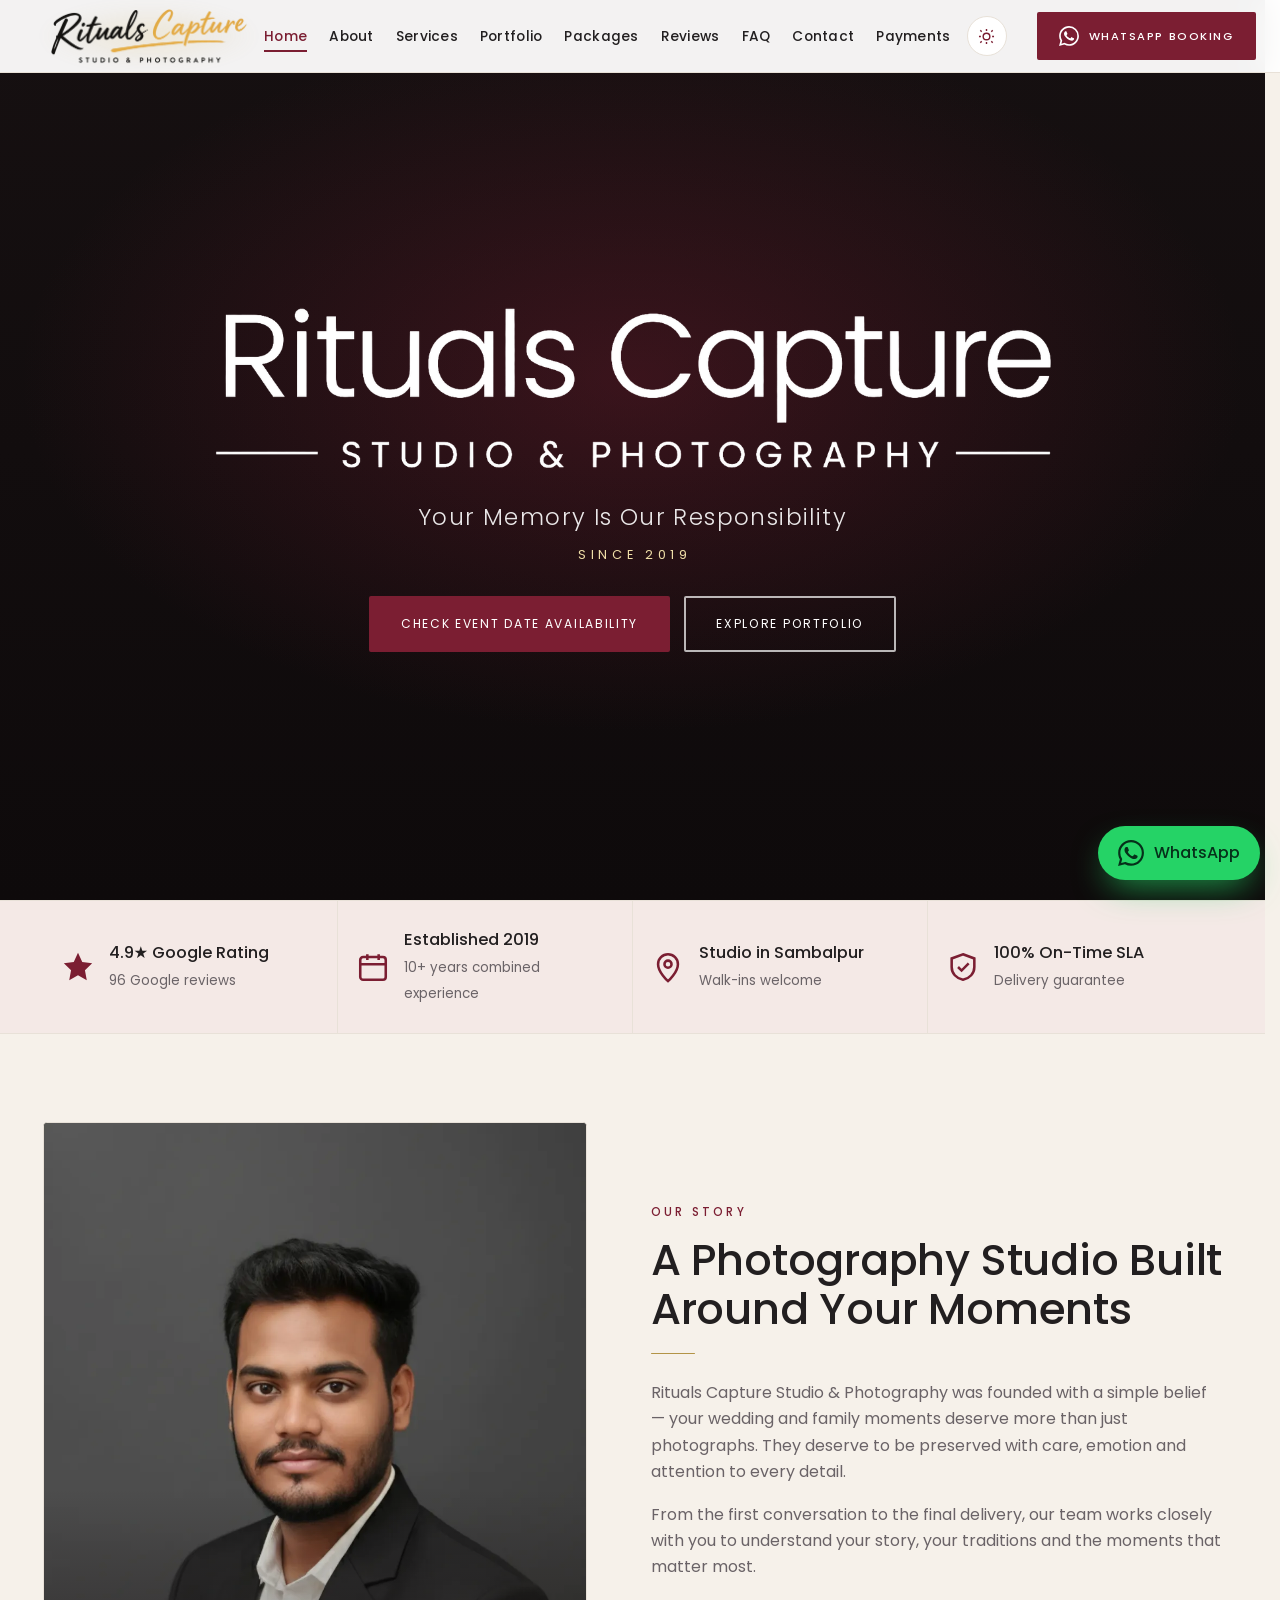
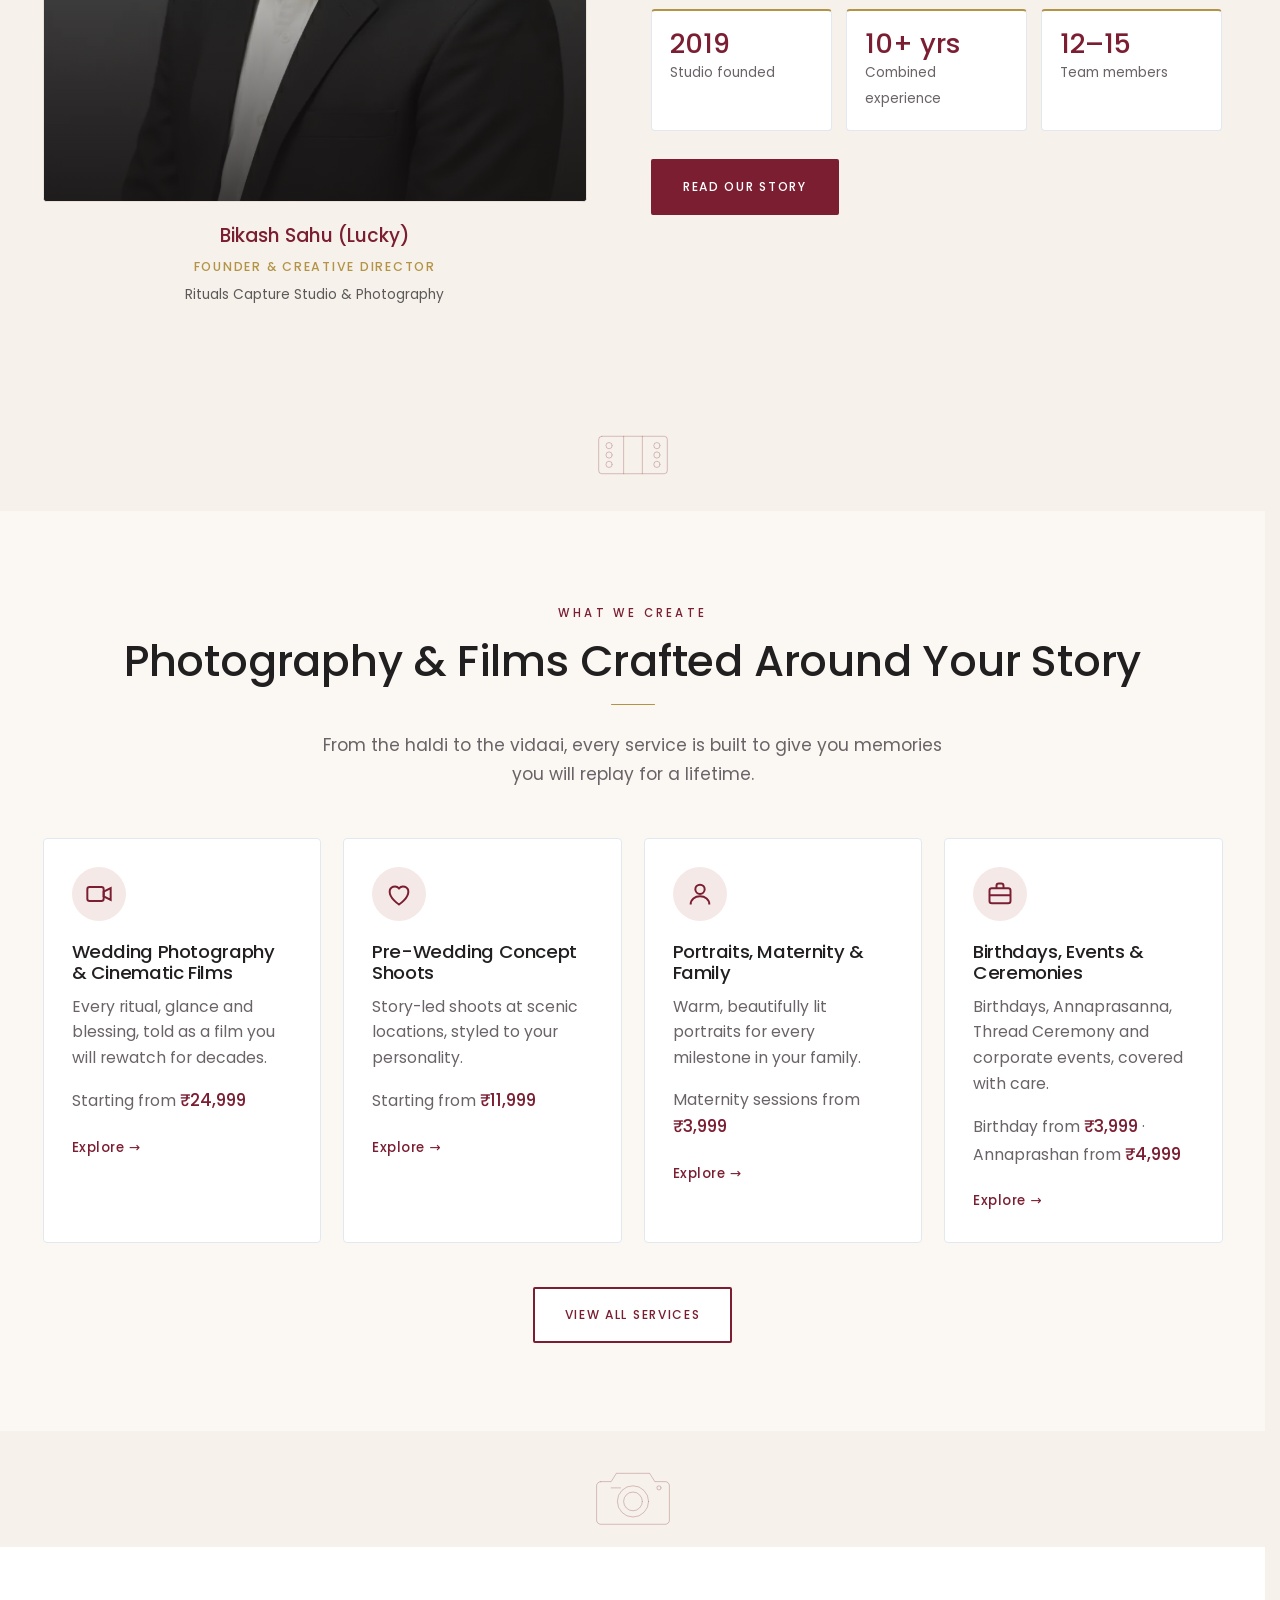
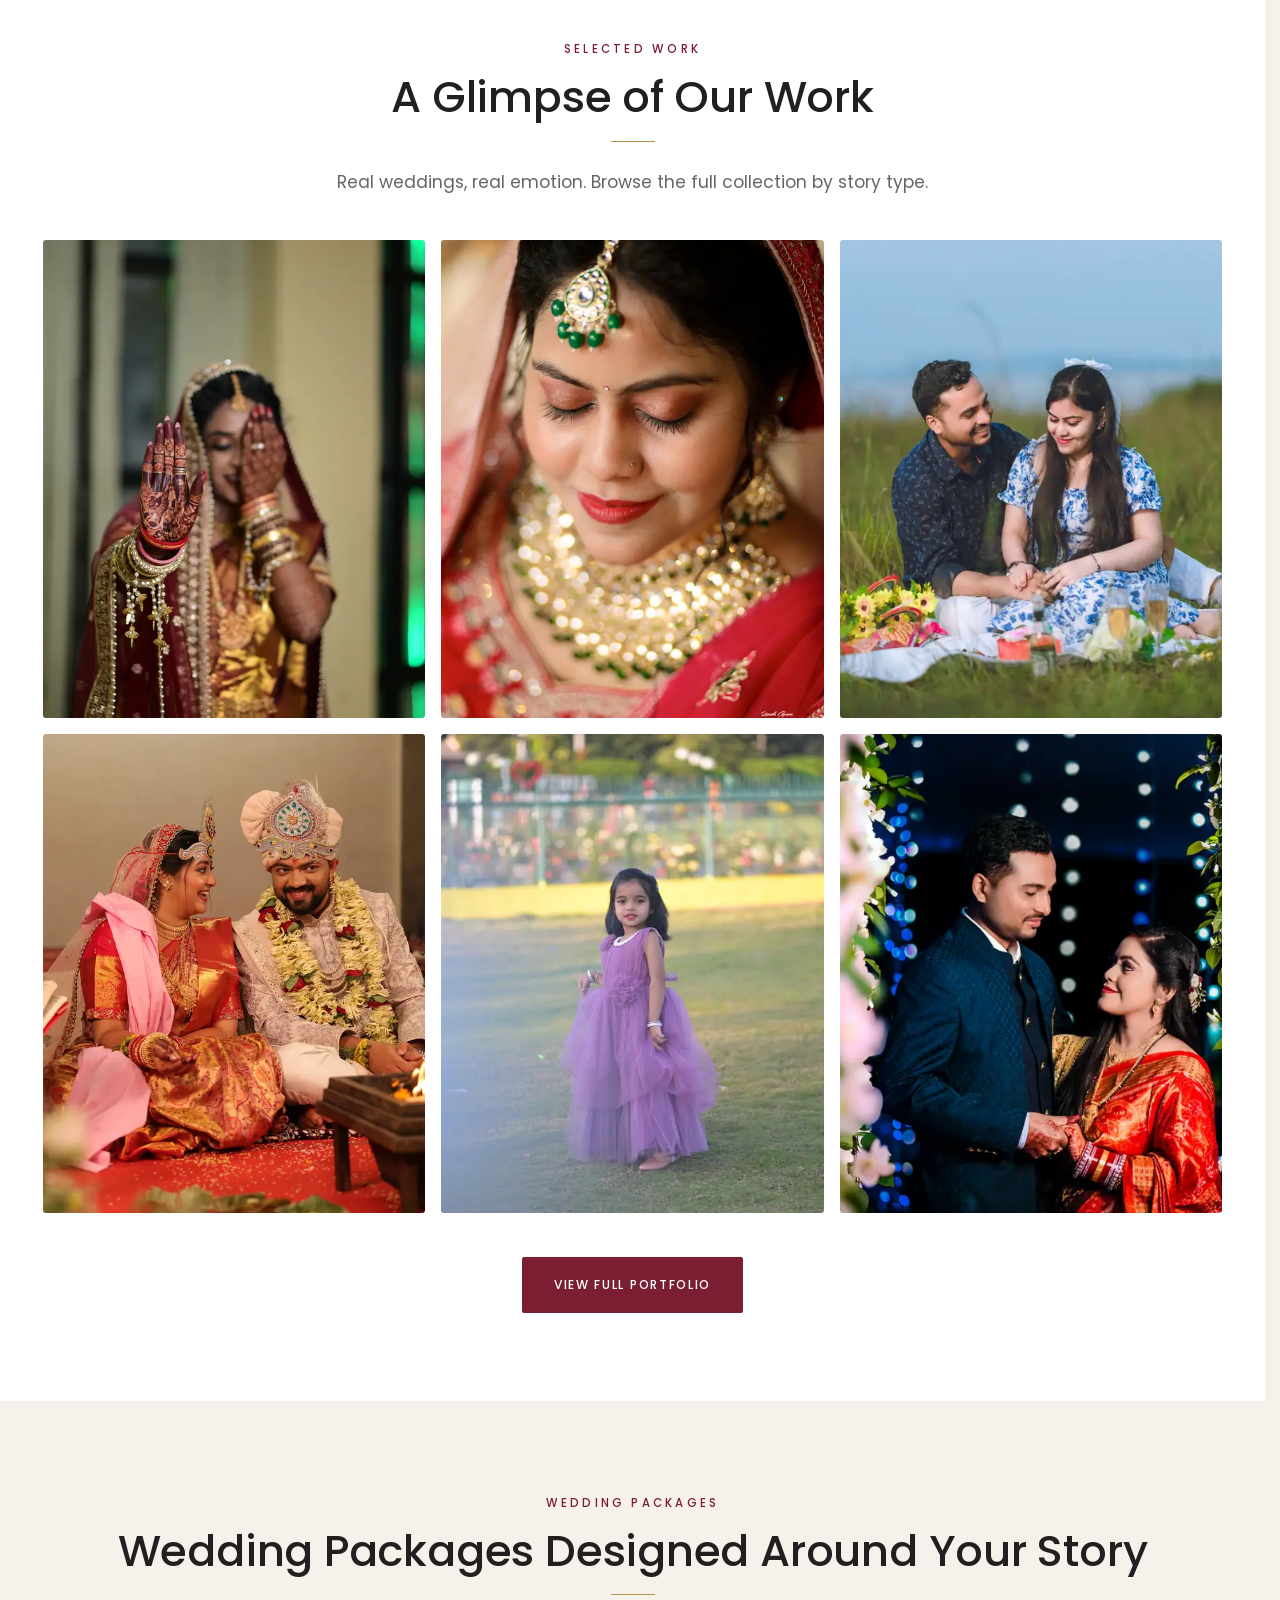
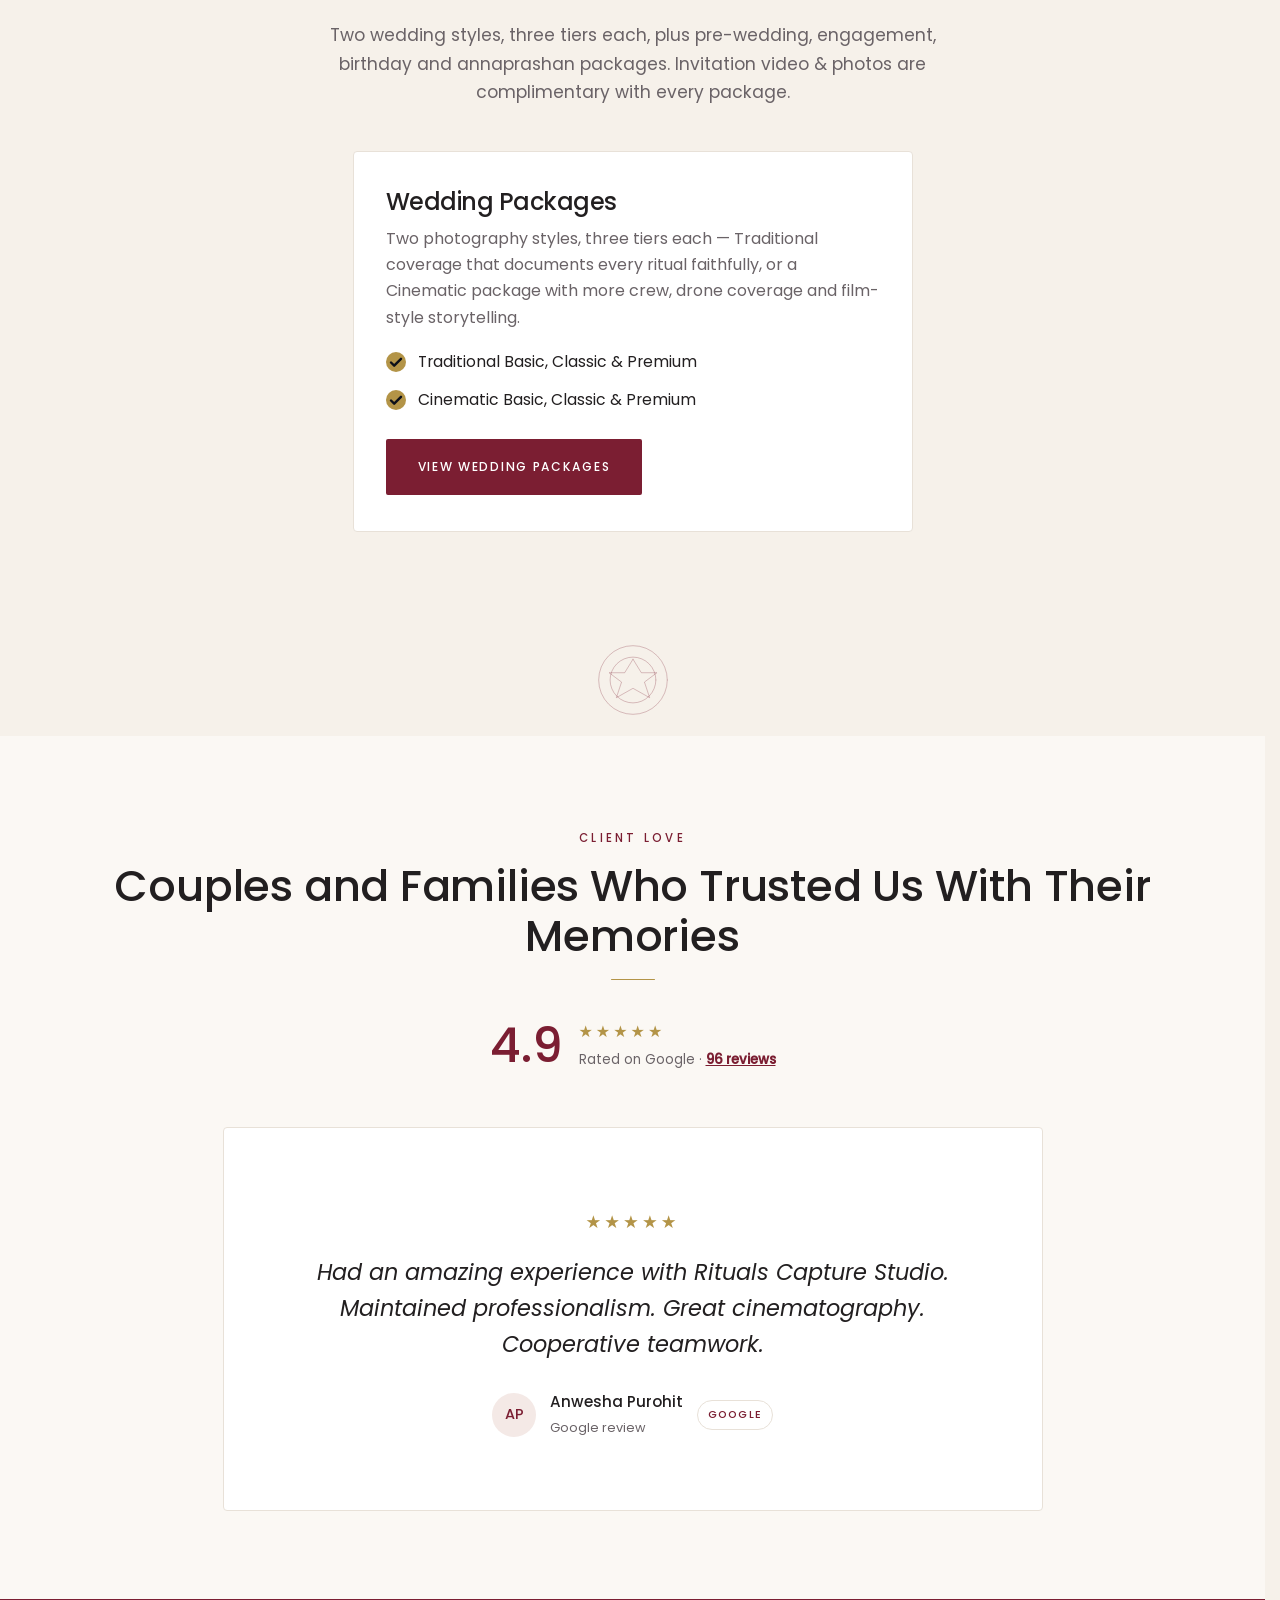
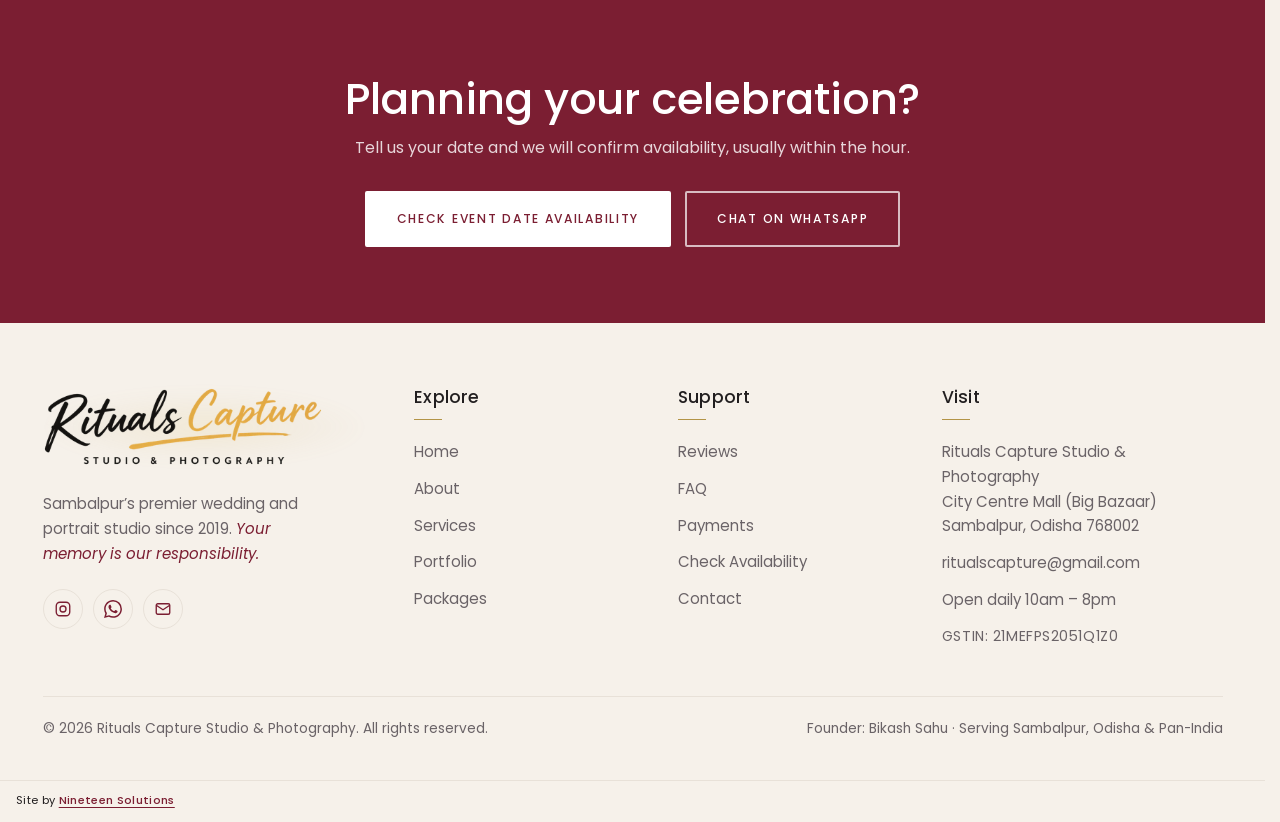
==== commit aa14edfd: "Launch site (pages, images, fonts)" ====
--- a/index.html
+++ b/index.html
@@ -12,7 +12,11 @@
 <link rel="icon" href="favicon.ico" sizes="any">
 <link rel="icon" type="image/png" sizes="32x32" href="images/favicon-32.png">
 <link rel="apple-touch-icon" href="images/apple-touch-icon.png">
-<link rel="stylesheet" href="assets/style.css">
+<link rel="preload" href="assets/fonts/poppins-regular.woff?v=2" as="font" type="font/woff" crossorigin>
+<link rel="preload" href="assets/fonts/poppins-light.woff?v=1" as="font" type="font/woff" crossorigin>
+<link rel="preload" href="assets/fonts/poppins-medium.woff?v=2" as="font" type="font/woff" crossorigin>
+<link rel="stylesheet" href="assets/style.css?v=20">
+<script>(function(){try{if(localStorage.getItem("theme")==="dark")document.documentElement.setAttribute("data-theme","dark")}catch(e){}})();</script>
 <script type="application/ld+json">
 {
   "@context":"https://schema.org",
@@ -24,13 +28,14 @@
   "telephone":["+91-70089-11105","+91-77888-44553"],
   "email":"ritualscapture@gmail.com",
   "foundingDate":"2019",
+  "taxID":"21MEFPS2051Q1Z0",
   "founder":{"@type":"Person","name":"Bikash Sahu","jobTitle":"Founder & CEO"},
     "address":{"@type":"PostalAddress","streetAddress":"City Centre Mall, Big Bazaar","addressLocality":"Sambalpur","addressRegion":"Odisha","postalCode":"768002","addressCountry":"IN"},
   "hasMap":"https://share.google/Gb2dODf7B4HH9jxus",
   "geo":{"@type":"GeoCoordinates","latitude":21.4669,"longitude":83.9812},
   "openingHoursSpecification":[{"@type":"OpeningHoursSpecification","dayOfWeek":["Monday","Tuesday","Wednesday","Thursday","Friday","Saturday","Sunday"],"opens":"10:00","closes":"20:00"}],
   "areaServed":[{"@type":"City","name":"Sambalpur"},{"@type":"State","name":"Odisha"},{"@type":"Country","name":"India"}],
-  "aggregateRating":{"@type":"AggregateRating","ratingValue":"4.9","bestRating":"5","reviewCount":"70"},
+  "aggregateRating":{"@type":"AggregateRating","ratingValue":"4.9","bestRating":"5","reviewCount":"96"},
   "sameAs":["https://www.instagram.com/rituals_capture_studio"],
   "hasOfferCatalog":{"@type":"OfferCatalog","name":"Wedding Photography & Film Packages","itemListElement":[{"@type":"Offer","name":"Traditional Basic Wedding Package","itemOffered":{"@type":"Service","name":"Traditional Basic Wedding Package"}},{"@type":"Offer","name":"Traditional Classic Wedding Package","itemOffered":{"@type":"Service","name":"Traditional Classic Wedding Package"}},{"@type":"Offer","name":"Traditional Premium Wedding Package","itemOffered":{"@type":"Service","name":"Traditional Premium Wedding Package"}},{"@type":"Offer","name":"Cinematic Basic Wedding Package","itemOffered":{"@type":"Service","name":"Cinematic Basic Wedding Package"}},{"@type":"Offer","name":"Cinematic Classic Wedding Package","itemOffered":{"@type":"Service","name":"Cinematic Classic Wedding Package"}},{"@type":"Offer","name":"Cinematic Premium Wedding Package","itemOffered":{"@type":"Service","name":"Cinematic Premium Wedding Package"}}]}
 }
@@ -40,9 +45,10 @@
 <svg width="0" height="0" style="position:absolute" aria-hidden="true" focusable="false"><symbol id="wa" viewBox="0 0 24 24"><path fill="currentColor" d="M17.472 14.382c-.297-.149-1.758-.867-2.03-.967-.273-.099-.471-.148-.67.15-.197.297-.767.966-.94 1.164-.173.199-.347.223-.644.075-.297-.15-1.255-.463-2.39-1.475-.883-.788-1.48-1.761-1.653-2.059-.173-.297-.018-.458.13-.606.134-.133.298-.347.446-.52.149-.174.198-.298.298-.497.099-.198.05-.371-.025-.52-.075-.149-.669-1.612-.916-2.207-.242-.579-.487-.5-.669-.51-.173-.008-.371-.01-.57-.01-.198 0-.52.074-.792.372-.272.297-1.04 1.016-1.04 2.479 0 1.462 1.065 2.875 1.213 3.074.149.198 2.096 3.2 5.077 4.487.709.306 1.262.489 1.694.625.712.227 1.36.195 1.871.118.571-.085 1.758-.719 2.006-1.413.248-.694.248-1.289.173-1.413-.074-.124-.272-.198-.57-.347m-5.421 7.403h-.004a9.87 9.87 0 01-5.031-1.378l-.361-.214-3.741.982.998-3.648-.235-.374a9.86 9.86 0 01-1.51-5.26c.001-5.45 4.436-9.884 9.888-9.884 2.64 0 5.122 1.03 6.988 2.898a9.825 9.825 0 012.893 6.994c-.003 5.45-4.437 9.884-9.885 9.884m8.413-18.297A11.815 11.815 0 0012.05 0C5.495 0 .16 5.335.157 11.892c0 2.096.547 4.142 1.588 5.945L.057 24l6.305-1.654a11.882 11.882 0 005.683 1.448h.005c6.554 0 11.89-5.335 11.893-11.893a11.821 11.821 0 00-3.48-8.413z"/></symbol><symbol id="lotus" viewBox="0 0 200 200"><g fill="none" stroke="currentColor" stroke-width="1.6"><ellipse cx="100" cy="58" rx="16" ry="42" transform="rotate(0 100 100)"/><ellipse cx="100" cy="58" rx="16" ry="42" transform="rotate(45 100 100)"/><ellipse cx="100" cy="58" rx="16" ry="42" transform="rotate(90 100 100)"/><ellipse cx="100" cy="58" rx="16" ry="42" transform="rotate(135 100 100)"/><ellipse cx="100" cy="58" rx="16" ry="42" transform="rotate(180 100 100)"/><ellipse cx="100" cy="58" rx="16" ry="42" transform="rotate(225 100 100)"/><ellipse cx="100" cy="58" rx="16" ry="42" transform="rotate(270 100 100)"/><ellipse cx="100" cy="58" rx="16" ry="42" transform="rotate(315 100 100)"/><circle cx="100" cy="100" r="14"/><circle cx="100" cy="100" r="92"/></g></symbol></svg>
 <header id="top">
   <div class="wrap nav">
-    <a href="index.html" class="brand logo-link" aria-label="Rituals Capture Studio &amp; Photography - home"><img class="logo-img" src="images/logo.webp" width="760" height="81" alt="Rituals Capture Studio &amp; Photography"></a>
+    <a href="index.html" class="brand logo-link" aria-label="Rituals Capture Studio &amp; Photography - home"><span class="logo-aura" aria-hidden="true"></span><img class="logo-img logo-on-light" src="images/logo-light.webp?v=2" width="800" height="226" alt="Rituals Capture Studio &amp; Photography"><img class="logo-img logo-on-dark" src="images/logo.webp?v=2" width="800" height="226" alt="" aria-hidden="true"></a>
     <button class="burger" id="burger" aria-label="Open menu" aria-expanded="false"><span></span><span></span><span></span></button>
-    <ul class="menu" id="menu"><li><a href="index.html" aria-current="page">Home</a></li><li><a href="about.html">About</a></li><li><a href="services.html">Services</a></li><li><a href="portfolio.html">Portfolio</a></li><li><a href="packages.html">Packages</a></li><li><a href="reviews.html">Reviews</a></li><li><a href="faq.html">FAQ</a></li><li><a href="contact.html">Contact</a></li></ul>
+    <ul class="menu" id="menu"><li><a href="index.html" aria-current="page">Home</a></li><li><a href="about.html">About</a></li><li><a href="services.html">Services</a></li><li><a href="portfolio.html">Portfolio</a></li><li><a href="packages.html">Packages</a></li><li><a href="reviews.html">Reviews</a></li><li><a href="faq.html">FAQ</a></li><li><a href="contact.html">Contact</a></li><li class="menu-head" aria-hidden="true">Payments</li><li class="menu-pay"><a href="payment.html"><span class="mp-d">Payments</span><span class="mp-m">Bank Details &amp; QR</span></a></li><li class="menu-upi"><span class="mu-k">UPI ID</span><span class="mu-v">7788844553@ybl</span><button type="button" class="pay-copy" data-copy="7788844553@ybl">Copy</button></li></ul>
+    <button class="theme-toggle" id="themeToggle" type="button" aria-label="Toggle night mode" aria-pressed="false"><svg class="ic-sun" viewBox="0 0 24 24" fill="none" stroke="currentColor" stroke-width="1.8" aria-hidden="true"><circle cx="12" cy="12" r="4.2"/><path d="M12 2.5v2.4M12 19.1v2.4M4.2 4.2l1.7 1.7M18.1 18.1l1.7 1.7M2.5 12h2.4M19.1 12h2.4M4.2 19.8l1.7-1.7M18.1 5.9l1.7-1.7"/></svg><svg class="ic-moon" viewBox="0 0 24 24" fill="none" stroke="currentColor" stroke-width="1.8" aria-hidden="true"><path d="M20 14.5A8.5 8.5 0 1 1 9.5 4a7 7 0 0 0 10.5 10.5z"/></svg></button>
     <a class="btn btn-gold wa-link" data-msg="Hello Bikash, I found Rituals Capture Studio online and would like to book a shoot." href="#" target="_blank" rel="noopener"><svg width="20" height="20"><use href="#wa"/></svg> WhatsApp Booking</a>
   </div>
 </header>
@@ -52,14 +58,13 @@
   <svg class="mandala" viewBox="0 0 200 200" style="color:#D4AF37" aria-hidden="true"><use href="#lotus"/></svg>
   <div class="wrap">
     <div class="hero-inner">
-      <span class="eyebrow" style="color:var(--gold)">Sambalpur · Odisha · Since 2019</span>
-      <h1 id="h1">Capturing Your Sacred Traditions With a Modern <em>Cinematic Touch</em></h1>
-      <p class="sub">Sambalpur’s premier wedding and portrait studio. Established in 2019 with over 10 years of combined team experience.</p>
+      <h1 id="h1" class="hero-logo"><img src="images/hero-logo.webp?v=2" width="1300" height="278" alt="Rituals Capture Studio &amp; Photography"></h1>
+      <p class="hero-tagline">Your Memory Is Our Responsibility</p>
+      <span class="eyebrow">Since 2019</span>
       <div class="cta">
         <a href="book.html" class="btn btn-gold">Check Event Date Availability</a>
         <a href="portfolio.html" class="btn btn-ghost">Explore Portfolio</a>
       </div>
-      <p class="tag">Your memory is our responsibility</p>
     </div>
   </div>
   <div class="scroll-cue" aria-hidden="true"></div>
@@ -68,7 +73,7 @@
 <!-- TRUST -->
 <div class="trust" aria-label="Why couples trust us">
   <div class="wrap">
-    <div class="trust-item"><svg viewBox="0 0 24 24" fill="currentColor"><path d="M12 2l3 6.5 7 .9-5.1 4.9 1.3 7L12 17.8 5.8 21.3l1.3-7L2 9.4l7-.9z"/></svg><div><b>4.9★ Google Rating</b><span>70 Google reviews</span></div></div>
+    <div class="trust-item"><svg viewBox="0 0 24 24" fill="currentColor"><path d="M12 2l3 6.5 7 .9-5.1 4.9 1.3 7L12 17.8 5.8 21.3l1.3-7L2 9.4l7-.9z"/></svg><div><b>4.9★ Google Rating</b><span>96 Google reviews</span></div></div>
     <div class="trust-item"><svg viewBox="0 0 24 24" fill="none" stroke="currentColor" stroke-width="1.8"><rect x="3" y="5" width="18" height="16" rx="2"/><path d="M3 10h18M8 3v4M16 3v4"/></svg><div><b>Established 2019</b><span>10+ years combined experience</span></div></div>
     <div class="trust-item"><svg viewBox="0 0 24 24" fill="none" stroke="currentColor" stroke-width="1.8"><path d="M12 22s7-6.2 7-12a7 7 0 1 0-14 0c0 5.8 7 12 7 12z"/><circle cx="12" cy="10" r="2.5"/></svg><div><b>Studio in Sambalpur</b><span>Walk-ins welcome</span></div></div>
     <div class="trust-item"><svg viewBox="0 0 24 24" fill="none" stroke="currentColor" stroke-width="1.8"><path d="M12 3l8 3v6c0 4.5-3.2 8-8 9-4.8-1-8-4.5-8-9V6z"/><path d="M8.5 12l2.5 2.5L16 9.5"/></svg><div><b>100% On-Time SLA</b><span>Delivery guarantee</span></div></div>
@@ -78,38 +83,50 @@
 <!-- ABOUT TEASER -->
 <section class="about" id="about" aria-labelledby="ha-h">
   <div class="wrap about-grid">
-    <div class="about-visual reveal">
-      <img src="images/about-bikash.webp" width="1000" height="1615" alt="Bikash Sahu, founder of Rituals Capture Studio &amp; Photography, Sambalpur" loading="lazy" decoding="async">
-      <div class="quote">“Your memory is our responsibility.”<small>Bikash Sahu · Founder</small></div>
+    <div class="about-photo reveal">
+      <div class="about-visual">
+        <img src="images/about-bikash.webp" width="1000" height="1615" alt="Bikash Sahu, founder of Rituals Capture Studio &amp; Photography, Sambalpur" loading="lazy" decoding="async">
+        
+      </div>
+      <div class="about-caption">
+        <span class="cap-name">Bikash Sahu (Lucky)</span>
+        <span class="cap-title">Founder &amp; Creative Director</span>
+        <span class="cap-studio">Rituals Capture Studio &amp; Photography</span>
+      </div>
     </div>
     <div class="reveal">
       <span class="eyebrow">Our Story</span>
-      <h2 id="ha-h">Built by Bikash Sahu, Trusted by Sambalpur’s Families</h2>
+      <h2 id="ha-h">A Photography Studio Built Around Your Moments</h2>
       <div class="rule"></div>
-      <p>Rituals Capture Studio began in 2019 with one conviction: a wedding is not an event to be recorded, it is a lineage of sacred moments to be protected. Every frame is composed with reverence for tradition and shot with a cinematic eye.</p>
+      <p>Rituals Capture Studio &amp; Photography was founded with a simple belief — your wedding and family moments deserve more than just photographs. They deserve to be preserved with care, emotion and attention to every detail.</p>
+      <p>From the first conversation to the final delivery, our team works closely with you to understand your story, your traditions and the moments that matter most.</p>
       <div class="pillars">
         <div class="pillar"><b>2019</b><span>Studio founded</span></div>
         <div class="pillar"><b>10+ yrs</b><span>Combined experience</span></div>
-        <div class="pillar"><b>2–5</b><span>Person creative crew</span></div>
+        <div class="pillar"><b>12–15</b><span>Team members</span></div>
       </div>
       <p style="margin-top:28px"><a class="btn btn-maroon" href="about.html">Read Our Story</a></p>
     </div>
   </div>
 </section>
 
+<div class="sketch-decor reveal"><svg class="sk sk-film" viewBox="0 0 200 200" aria-hidden="true"><rect x="34" y="64" width="132" height="72" rx="6"/><circle cx="54" cy="82" r="6"/><circle cx="54" cy="100" r="6"/><circle cx="54" cy="118" r="6"/><circle cx="146" cy="82" r="6"/><circle cx="146" cy="100" r="6"/><circle cx="146" cy="118" r="6"/><line x1="82" y1="64" x2="82" y2="136"/><line x1="118" y1="64" x2="118" y2="136"/></svg></div>
+
 <!-- SERVICES TEASER -->
 <section class="services" id="services" aria-labelledby="hs-h" data-bgvideos="videos/services-1.mp4,videos/services-2.mp4,videos/services-3.mp4,videos/services-4.mp4,videos/services-5.mp4,videos/services-6.mp4,videos/services-7.mp4,videos/services-8.mp4,videos/services-9.mp4">
   <div class="wrap">
     <div class="center reveal"><span class="eyebrow">What We Create</span><h2 id="hs-h">Photography &amp; Films Crafted Around Your Story</h2><div class="rule"></div><p class="lead">From the haldi to the vidaai, every service is built to give you memories you will replay for a lifetime.</p></div>
     <div class="svc-grid">
-      <article class="svc q reveal"><div class="ico"><svg viewBox="0 0 24 24" fill="none" stroke="currentColor" stroke-width="1.7"><rect x="2" y="6" width="14" height="12" rx="2"/><path d="M16 10l6-3v10l-6-3z"/></svg></div><h3>Wedding Photography &amp; Cinematic Films</h3><p>Every ritual, glance and blessing, told as a film you will rewatch for decades.</p><a class="more" href="services.html">Explore &rarr;</a></article>
-      <article class="svc q reveal"><div class="ico"><svg viewBox="0 0 24 24" fill="none" stroke="currentColor" stroke-width="1.7"><path d="M12 21s-8-5.2-8-11a4.5 4.5 0 0 1 8-2.8A4.5 4.5 0 0 1 20 10c0 5.8-8 11-8 11z"/></svg></div><h3>Pre-Wedding Concept Shoots</h3><p>Story-led shoots at scenic locations, styled to your personality.</p><a class="more" href="services.html">Explore &rarr;</a></article>
-      <article class="svc q reveal"><div class="ico"><svg viewBox="0 0 24 24" fill="none" stroke="currentColor" stroke-width="1.7"><circle cx="12" cy="8" r="4"/><path d="M4 21c0-4.4 3.6-7 8-7s8 2.6 8 7"/></svg></div><h3>Portraits, Maternity &amp; Family</h3><p>Warm, beautifully lit portraits for every milestone in your family.</p><a class="more" href="services.html">Explore &rarr;</a></article>
-      <article class="svc q reveal"><div class="ico"><svg viewBox="0 0 24 24" fill="none" stroke="currentColor" stroke-width="1.7"><rect x="3" y="7" width="18" height="13" rx="2"/><path d="M9 7V5a2 2 0 0 1 2-2h2a2 2 0 0 1 2 2v2M3 13h18"/></svg></div><h3>Birthdays, Events &amp; Ceremonies</h3><p>Birthdays, Annaprasanna, Thread Ceremony and corporate events, covered with care.</p><a class="more" href="services.html">Explore &rarr;</a></article>
+      <article class="svc q reveal"><div class="ico"><svg viewBox="0 0 24 24" fill="none" stroke="currentColor" stroke-width="1.7"><rect x="2" y="6" width="14" height="12" rx="2"/><path d="M16 10l6-3v10l-6-3z"/></svg></div><h3>Wedding Photography &amp; Cinematic Films</h3><p>Every ritual, glance and blessing, told as a film you will rewatch for decades.</p><p class="from">Starting from <b>₹24,999</b></p><a class="more" href="services.html">Explore &rarr;</a></article>
+      <article class="svc q reveal"><div class="ico"><svg viewBox="0 0 24 24" fill="none" stroke="currentColor" stroke-width="1.7"><path d="M12 21s-8-5.2-8-11a4.5 4.5 0 0 1 8-2.8A4.5 4.5 0 0 1 20 10c0 5.8-8 11-8 11z"/></svg></div><h3>Pre-Wedding Concept Shoots</h3><p>Story-led shoots at scenic locations, styled to your personality.</p><p class="from">Starting from <b>₹11,999</b></p><a class="more" href="services.html">Explore &rarr;</a></article>
+      <article class="svc q reveal"><div class="ico"><svg viewBox="0 0 24 24" fill="none" stroke="currentColor" stroke-width="1.7"><circle cx="12" cy="8" r="4"/><path d="M4 21c0-4.4 3.6-7 8-7s8 2.6 8 7"/></svg></div><h3>Portraits, Maternity &amp; Family</h3><p>Warm, beautifully lit portraits for every milestone in your family.</p><p class="from">Maternity sessions from <b>₹3,999</b></p><a class="more" href="services.html">Explore &rarr;</a></article>
+      <article class="svc q reveal"><div class="ico"><svg viewBox="0 0 24 24" fill="none" stroke="currentColor" stroke-width="1.7"><rect x="3" y="7" width="18" height="13" rx="2"/><path d="M9 7V5a2 2 0 0 1 2-2h2a2 2 0 0 1 2 2v2M3 13h18"/></svg></div><h3>Birthdays, Events &amp; Ceremonies</h3><p>Birthdays, Annaprasanna, Thread Ceremony and corporate events, covered with care.</p><p class="from">Birthday from <b>₹3,999</b> · Annaprashan from <b>₹4,999</b></p><a class="more" href="services.html">Explore &rarr;</a></article>
     </div>
     <div class="sec-cta"><a class="btn btn-line" href="services.html">View All Services</a></div>
   </div>
 </section>
+
+<div class="sketch-decor reveal"><svg class="sk sk-camera" viewBox="0 0 200 200" aria-hidden="true"><path d="M38 82 h20 l10 -16 h64 l10 16 h20 a8 8 0 0 1 8 8 v66 a8 8 0 0 1 -8 8 h-124 a8 8 0 0 1 -8 -8 v-66 a8 8 0 0 1 8 -8 z"/><circle cx="100" cy="120" r="30"/><circle cx="100" cy="120" r="18"/><circle cx="150" cy="94" r="4"/><line x1="58" y1="94" x2="76" y2="94"/></svg></div>
 
 <!-- PORTFOLIO TEASER -->
 <section class="dark" id="portfolio" aria-labelledby="hp-h">
@@ -131,18 +148,19 @@
 <section id="packages" aria-labelledby="hk-h">
   <div class="wrap">
     <div class="center reveal"><span class="eyebrow">Wedding Packages</span><h2 id="hk-h">Wedding Packages Designed Around Your Story</h2><div class="rule"></div><p class="lead">Two wedding styles, three tiers each, plus pre-wedding, engagement, birthday and annaprashan packages. Invitation video &amp; photos are complimentary with every package.</p></div>
-    <div class="tz-grid">
-      <article class="tz reveal"><h3>Traditional Packages</h3><p>Complete, faithful coverage of every ritual.</p><ul class="feat-list"><li>Traditional Basic</li><li>Traditional Classic</li><li>Traditional Premium</li></ul><a class="btn btn-line" href="packages.html">View Traditional Packages</a></article>
-      <article class="tz reveal"><h3>Cinematic Packages</h3><p>Film-style storytelling with more crew and drone coverage.</p><ul class="feat-list"><li>Cinematic Basic</li><li>Cinematic Classic</li><li>Cinematic Premium</li></ul><a class="btn btn-maroon" href="packages.html">View Cinematic Packages</a></article>
+    <div class="tz-grid tz-solo">
+      <article class="tz reveal"><h3>Wedding Packages</h3><p>Two photography styles, three tiers each — Traditional coverage that documents every ritual faithfully, or a Cinematic package with more crew, drone coverage and film-style storytelling.</p><ul class="feat-list"><li>Traditional Basic, Classic &amp; Premium</li><li>Cinematic Basic, Classic &amp; Premium</li></ul><a class="btn btn-maroon" href="packages.html">View Wedding Packages</a></article>
     </div>
   </div>
 </section>
+
+<div class="sketch-decor reveal"><svg class="sk sk-lens" viewBox="0 0 200 200" aria-hidden="true"><circle cx="100" cy="100" r="66"/><circle cx="100" cy="100" r="44"/><path d="M100 60 L116 86 L146 86 L122 104 L132 134 L100 116 L68 134 L78 104 L54 86 L84 86 Z"/></svg></div>
 
 <!-- REVIEWS -->
 <section class="dark" id="reviews" aria-labelledby="rv-h">
   <div class="wrap">
     <div class="center reveal"><span class="eyebrow">Client Love</span><h2 id="rv-h">Couples and Families Who Trusted Us With Their Memories</h2><div class="rule"></div></div>
-    <div class="rv-top reveal"><span class="big">4.9</span><div><div class="stars" aria-label="4.9 out of 5">★★★★★</div><small>Rated on Google · <a href="https://www.google.com/search?q=rituals+capture+studio+photography+sambalpur+reviews" target="_blank" rel="noopener" style="color:var(--maroon);font-weight:700;text-decoration:underline">70 reviews</a></small></div></div>
+    <div class="rv-top reveal"><span class="big">4.9</span><div><div class="stars" aria-label="4.9 out of 5">★★★★★</div><small>Rated on Google · <a href="https://www.google.com/search?q=rituals+capture+studio+photography+sambalpur+reviews" target="_blank" rel="noopener" style="color:var(--maroon);font-weight:700;text-decoration:underline">96 reviews</a></small></div></div>
     <div class="rv-car reveal" id="rvCar" role="region" aria-roledescription="carousel" aria-label="Google reviews from our clients">
       <div class="rv-stage" id="rvStage" aria-live="off"><figure class="rv-slide on" aria-label="Review 1 of 12"><div class="stars" aria-label="5 out of 5 stars">★★★★★</div><blockquote>We hired Rituals capture Studio for our 2025 wedding. Not only were the final edits stunning, but their responsiveness during the planning phase was a lifesaver. On the day, they were unobtrusive but managed to capture every ‘candid’ moment. Thank you Lucky for capturing our endless moments.</blockquote><figcaption><span class="av">NM</span><span class="nm"><b>Nishant Mohanty</b><small>Wedding, 2025</small></span><span class="src">Google</span></figcaption></figure><figure class="rv-slide" aria-label="Review 2 of 12"><div class="stars" aria-label="5 out of 5 stars">★★★★★</div><blockquote>Huge shoutout to Rituals Capture Studio! They handled my daughter’s 1st birthday photos and video, and the results were awesome. Professional, creative, and great quality. We are so happy with how everything turned out!</blockquote><figcaption><span class="av">MT</span><span class="nm"><b>Mr traveller</b><small>Local Guide · Birthday shoot</small></span><span class="src">Google</span></figcaption></figure><figure class="rv-slide" aria-label="Review 3 of 12"><div class="stars" aria-label="5 out of 5 stars">★★★★★</div><blockquote>Exceptional photography by Capture Rituals! Stunning shots, perfect timing, and great attention to detail. They truly know how to capture emotions and rituals flawlessly.</blockquote><figcaption><span class="av">VK</span><span class="nm"><b>Vipul Kumar</b><small>Google review</small></span><span class="src">Google</span></figcaption></figure><figure class="rv-slide" aria-label="Review 4 of 12"><div class="stars" aria-label="5 out of 5 stars">★★★★★</div><blockquote>Very friendly photographer, speedy service, decent pricing. The editing was cinematic yet real.</blockquote><figcaption><span class="av">PM</span><span class="nm"><b>Priya Mandavi</b><small>Google review</small></span><span class="src">Google</span></figcaption></figure><figure class="rv-slide" aria-label="Review 5 of 12"><div class="stars" aria-label="5 out of 5 stars">★★★★★</div><blockquote>Had an amazing experience with Rituals Capture Studio. Maintained professionalism. Great cinematography. Cooperative teamwork.</blockquote><figcaption><span class="av">AP</span><span class="nm"><b>Anwesha Purohit</b><small>Google review</small></span><span class="src">Google</span></figcaption></figure><figure class="rv-slide" aria-label="Review 6 of 12"><div class="stars" aria-label="5 out of 5 stars">★★★★★</div><blockquote>Without telling the pose and what to do, they managed everything and did it successfully for my parents’ 25th marriage anniversary.</blockquote><figcaption><span class="av">AS</span><span class="nm"><b>Abhinash Sahoo</b><small>Local Guide · Anniversary shoot</small></span><span class="src">Google</span></figcaption></figure><figure class="rv-slide" aria-label="Review 7 of 12"><div class="stars" aria-label="5 out of 5 stars">★★★★★</div><blockquote>Wonderful photos and a great experience from the very beginning to the end. Highly recommended Rituals Capture Studio for any event of any kind.</blockquote><figcaption><span class="av">SS</span><span class="nm"><b>Swaraj Sahu</b><small>Google review</small></span><span class="src">Google</span></figcaption></figure><figure class="rv-slide" aria-label="Review 8 of 12"><div class="stars" aria-label="5 out of 5 stars">★★★★★</div><blockquote>Love their photography. The team and photographers are absolutely amazing, hardworking, humble and very talented. Simply amazing work and unique photography. Highly recommended.</blockquote><figcaption><span class="av">PA</span><span class="nm"><b>Pragati Agrawal</b><small>Google review</small></span><span class="src">Google</span></figcaption></figure><figure class="rv-slide" aria-label="Review 9 of 12"><div class="stars" aria-label="5 out of 5 stars">★★★★★</div><blockquote>Excellent work and services. I am very happy, and everyone should contact this studio for their wedding and other events.</blockquote><figcaption><span class="av">KM</span><span class="nm"><b>Kailash Meher</b><small>Google review</small></span><span class="src">Google</span></figcaption></figure><figure class="rv-slide" aria-label="Review 10 of 12"><div class="stars" aria-label="5 out of 5 stars">★★★★★</div><blockquote>This was such a great experience with you. You gave me the best memories. You are the best photographer in Sambalpur city.</blockquote><figcaption><span class="av">SS</span><span class="nm"><b>Sushree Sangeeta Jaysing</b><small>Google review</small></span><span class="src">Google</span></figcaption></figure><figure class="rv-slide" aria-label="Review 11 of 12"><div class="stars" aria-label="5 out of 5 stars">★★★★★</div><blockquote>We are beyond impressed with Rituals Capture Studio’s work. We highly recommend him for all your special occasions.</blockquote><figcaption><span class="av">KM</span><span class="nm"><b>K. Monalisha Choudhury</b><small>Google review</small></span><span class="src">Google</span></figcaption></figure><figure class="rv-slide" aria-label="Review 12 of 12"><div class="stars" aria-label="5 out of 5 stars">★★★★★</div><blockquote>Great price. Best photography service in Sambalpur and budget friendly.</blockquote><figcaption><span class="av">KC</span><span class="nm"><b>Krishna Choudhury</b><small>Google review</small></span><span class="src">Google</span></figcaption></figure></div>
       </div>
@@ -155,12 +173,12 @@
 <footer>
   <div class="wrap">
     <div class="ft">
-      <div><a class="brand logo-link" href="index.html" aria-label="Rituals Capture Studio &amp; Photography - home"><img class="logo-img" src="images/logo.webp" width="760" height="81" alt="Rituals Capture Studio &amp; Photography" style="width:min(280px,100%)"></a>
+      <div><a class="brand logo-link" href="index.html" aria-label="Rituals Capture Studio &amp; Photography - home"><span class="logo-aura" aria-hidden="true"></span><img class="logo-img logo-on-light" src="images/logo-light.webp?v=2" width="800" height="226" alt="Rituals Capture Studio &amp; Photography" style="width:min(280px,100%)"><img class="logo-img logo-on-dark" src="images/logo.webp?v=2" width="800" height="226" alt="" aria-hidden="true" style="width:min(280px,100%)"></a>
         <p class="fdesc">Sambalpur’s premier wedding and portrait studio since 2019. <em class="ftag">Your memory is our responsibility.</em></p>
         <div class="social"><a class="ig-link" href="#" target="_blank" rel="noopener" aria-label="Instagram"><svg viewBox="0 0 24 24" fill="none" stroke="currentColor" stroke-width="1.8"><rect x="3" y="3" width="18" height="18" rx="5"/><circle cx="12" cy="12" r="4"/></svg></a><a class="wa-link" data-msg="Hello Bikash, I would like to book Rituals Capture Studio." href="#" target="_blank" rel="noopener" aria-label="WhatsApp"><svg><use href="#wa"/></svg></a><a class="mail-link" href="#" aria-label="Email"><svg viewBox="0 0 24 24" fill="none" stroke="currentColor" stroke-width="1.8"><rect x="3" y="5" width="18" height="14" rx="2"/><path d="M3 7l9 6 9-6"/></svg></a></div></div>
       <div><h4>Explore</h4><ul><li><a href="index.html">Home</a></li><li><a href="about.html">About</a></li><li><a href="services.html">Services</a></li><li><a href="portfolio.html">Portfolio</a></li><li><a href="packages.html">Packages</a></li></ul></div>
-      <div><h4>Support</h4><ul><li><a href="reviews.html">Reviews</a></li><li><a href="faq.html">FAQ</a></li><li><a href="book.html">Check Availability</a></li><li><a href="contact.html">Contact</a></li></ul></div>
-      <div><h4>Visit</h4><ul><li>Rituals Capture Studio &amp; Photography<br>City Centre Mall (Big Bazaar)<br>Sambalpur, Odisha 768002</li><li><a class="mail-link" href="#"></a></li><li>Open daily 10am – 8pm</li></ul></div>
+      <div><h4>Support</h4><ul><li><a href="reviews.html">Reviews</a></li><li><a href="faq.html">FAQ</a></li><li><a href="payment.html">Payments</a></li><li><a href="book.html">Check Availability</a></li><li><a href="contact.html">Contact</a></li></ul></div>
+      <div><h4>Visit</h4><ul><li>Rituals Capture Studio &amp; Photography<br>City Centre Mall (Big Bazaar)<br>Sambalpur, Odisha 768002</li><li><a class="mail-link" href="#"></a></li><li>Open daily 10am – 8pm</li><li class="gstin">GSTIN: 21MEFPS2051Q1Z0</li></ul></div>
     </div>
     <div class="copy"><span>© <span id="yr"></span> Rituals Capture Studio &amp; Photography. All rights reserved.</span><span>Founder: Bikash Sahu · Serving Sambalpur, Odisha &amp; Pan-India</span></div>
   </div>
@@ -169,6 +187,6 @@
 <a class="fab wa-link" data-msg="Hello Bikash, I would like to check date availability at Rituals Capture Studio." href="#" target="_blank" rel="noopener" aria-label="Chat on WhatsApp"><svg><use href="#wa"/></svg><span>WhatsApp</span></a>
 <div class="toast" id="toast" role="status"></div>
 
-<script src="assets/site.js" defer></script>
+<script src="assets/site.js?v=2" defer></script>
 </body>
 </html>
--- a/assets/style.css
+++ b/assets/style.css
@@ -1,3 +1,9 @@
+/* Poppins, bundled with the site (no external font request) */
+@font-face{font-family:"Poppins";font-style:normal;font-weight:400;font-display:swap;src:url(fonts/poppins-regular.woff?v=2) format("woff")}
+@font-face{font-family:"Poppins";font-style:normal;font-weight:300;font-display:swap;src:url(fonts/poppins-light.woff?v=1) format("woff")}
+@font-face{font-family:"Poppins";font-style:normal;font-weight:500;font-display:swap;src:url(fonts/poppins-medium.woff?v=2) format("woff")}
+@font-face{font-family:"Poppins";font-style:italic;font-weight:400;font-display:swap;src:url(fonts/poppins-italic.woff?v=2) format("woff")}
+@font-face{font-family:"Poppins";font-style:italic;font-weight:500;font-display:swap;src:url(fonts/poppins-mediumitalic.woff?v=2) format("woff")}
 
 :root{
   --maroon:#800020; --crimson:#8B0000; --gold:#D4AF37; --gold-soft:#F3E5AB;
@@ -6,17 +12,17 @@
 }
 *{box-sizing:border-box;margin:0;padding:0}
 html{scroll-behavior:smooth;scroll-padding-top:84px}
-body{font-family:"Segoe UI","Helvetica Neue",Helvetica,Arial,system-ui,sans-serif;color:var(--obsidian);background:var(--white);line-height:1.65;-webkit-font-smoothing:antialiased;overflow-x:hidden}
+body{font-family:"Poppins","Segoe UI",system-ui,-apple-system,Arial,sans-serif;color:var(--obsidian);background:var(--page);line-height:1.65;-webkit-font-smoothing:antialiased;overflow-x:hidden}
 img,svg{max-width:100%;display:block}
 a{color:inherit;text-decoration:none}
 button,input,select,textarea{font:inherit;color:inherit}
 .wrap{width:min(1180px,100% - 40px);margin-inline:auto}
 section{padding:96px 0}
-.eyebrow{display:inline-block;font-size:.78rem;letter-spacing:.24em;text-transform:uppercase;font-weight:700;color:var(--maroon);margin-bottom:14px}
+.eyebrow{display:inline-block;font-size:.78rem;letter-spacing:.24em;text-transform:uppercase;font-weight:500;color:var(--maroon);margin-bottom:14px}
 .dark .eyebrow{color:var(--gold)}
 h1,h2,h3{line-height:1.15;letter-spacing:-.02em}
-h2{font-size:clamp(1.9rem,4vw,3rem);font-weight:800;margin-bottom:16px}
-h3{font-size:1.25rem;font-weight:700}
+h2{font-size:clamp(1.9rem,4vw,3rem);font-weight:500;margin-bottom:16px}
+h3{font-size:1.25rem;font-weight:500}
 .lead{color:var(--muted);font-size:1.08rem;max-width:640px}
 .dark{background:var(--obsidian);color:var(--gold-soft)}
 .dark h2,.dark h3{color:var(--gold-soft)}
@@ -24,7 +30,7 @@
 .center{text-align:center}.center .lead{margin-inline:auto}
 .rule{width:64px;height:3px;background:linear-gradient(90deg,var(--gold),var(--maroon));border-radius:3px;margin:18px 0 26px}
 .center .rule{margin-inline:auto}
-.btn{display:inline-flex;align-items:center;justify-content:center;gap:10px;padding:15px 28px;border-radius:999px;font-weight:700;font-size:.98rem;border:2px solid transparent;cursor:pointer;transition:transform .25s,box-shadow .25s,background .25s,color .25s}
+.btn{display:inline-flex;align-items:center;justify-content:center;gap:10px;padding:15px 28px;border-radius:999px;font-weight:500;font-size:.98rem;border:2px solid transparent;cursor:pointer;transition:transform .25s,box-shadow .25s,background .25s,color .25s}
 .btn:hover{transform:translateY(-2px)}
 .btn-gold{background:var(--gold);color:var(--obsidian);box-shadow:0 10px 30px -10px rgba(212,175,55,.7)}
 .btn-gold:hover{background:var(--gold-soft)}
@@ -41,14 +47,14 @@
 header{position:fixed;inset:0 0 auto 0;z-index:50;background:rgba(11,15,25,.72);backdrop-filter:blur(14px);-webkit-backdrop-filter:blur(14px);border-bottom:1px solid rgba(212,175,55,.22);transition:background .3s}
 header.solid{background:rgba(11,15,25,.96)}
 .nav{display:flex;align-items:center;justify-content:space-between;height:72px;gap:16px}
-.brand{display:flex;align-items:center;gap:12px;color:var(--gold-soft);font-weight:800;letter-spacing:.02em}
+.brand{display:flex;align-items:center;gap:12px;color:var(--gold-soft);font-weight:500;letter-spacing:.02em}
 .brand svg{width:38px;height:38px;flex:none}
-.logo-link{flex:none;display:flex;align-items:center;height:100%}
+.logo-link{flex:none;display:flex;align-items:center;height:100%;position:relative;isolation:isolate}
 footer .logo-link{height:auto;display:inline-flex}
 .logo-img{display:block;width:clamp(210px,24vw,300px);height:auto;filter:drop-shadow(0 0 6px rgba(212,175,55,.35))}
-.brand span small{display:block;font-size:.6rem;letter-spacing:.28em;text-transform:uppercase;color:var(--gold);font-weight:600}
+.brand span small{display:block;font-size:.6rem;letter-spacing:.28em;text-transform:uppercase;color:var(--gold);font-weight:500}
 .menu{display:flex;gap:22px;list-style:none}
-.menu a{color:#e8dfba;font-size:.9rem;font-weight:600;position:relative;padding:6px 0}
+.menu a{color:#e8dfba;font-size:.9rem;font-weight:500;position:relative;padding:6px 0}
 .menu a::after{content:"";position:absolute;left:0;bottom:0;height:2px;width:0;background:var(--gold);transition:width .3s}
 .menu a:hover::after{width:100%}
 .nav .btn{padding:11px 20px;font-size:.88rem;white-space:nowrap}
@@ -66,7 +72,7 @@
 .hero .mandala{position:absolute;right:-140px;top:50%;width:720px;height:720px;transform:translateY(-50%);opacity:.16;animation:spin 120s linear infinite}
 @keyframes spin{to{transform:translateY(-50%) rotate(360deg)}}
 .hero-inner{position:relative;max-width:760px}
-.hero h1{font-size:clamp(2.3rem,6vw,4.6rem);font-weight:800;color:#fff;margin:14px 0 22px}
+.hero h1{font-size:clamp(2.3rem,6vw,4.6rem);font-weight:500;color:#fff;margin:14px 0 22px}
 .hero h1 em{font-style:normal;color:var(--gold);background:linear-gradient(90deg,var(--gold),var(--gold-soft));-webkit-background-clip:text;background-clip:text;color:transparent}
 .hero p.sub{font-size:1.2rem;color:#e8dfba;max-width:600px;margin-bottom:34px}
 .hero .cta{display:flex;flex-wrap:wrap;gap:14px}
@@ -91,8 +97,8 @@
   radial-gradient(circle at 30% 20%,rgba(212,175,55,.55),transparent 45%),
   linear-gradient(155deg,var(--maroon),#2a0510 70%,var(--obsidian));box-shadow:var(--shadow)}
 .about-visual::before{content:"";position:absolute;inset:18px;border:1px solid rgba(243,229,171,.55);border-radius:10px}
-.about-visual .quote{position:absolute;inset:auto 30px 34px 30px;color:var(--gold-soft);font-size:1.5rem;font-weight:700;line-height:1.3}
-.about-visual .quote small{display:block;margin-top:12px;font-size:.8rem;letter-spacing:.2em;text-transform:uppercase;color:var(--gold);font-weight:600}
+.about-visual .quote{position:absolute;inset:auto 30px 34px 30px;color:var(--gold-soft);font-size:1.5rem;font-weight:500;line-height:1.3}
+.about-visual .quote small{display:block;margin-top:12px;font-size:.8rem;letter-spacing:.2em;text-transform:uppercase;color:var(--gold);font-weight:500}
 .about-visual svg{position:absolute;top:26px;right:26px;width:120px;opacity:.6}
 .about p{color:var(--muted);margin-bottom:16px}
 .pillars{display:grid;grid-template-columns:repeat(3,1fr);gap:14px;margin-top:28px}
@@ -103,18 +109,18 @@
 /* Services */
 .services{background:var(--off)}
 .svc-grid{display:grid;grid-template-columns:repeat(12,1fr);gap:22px;margin-top:50px}
-.svc{grid-column:span 4;background:#fff;border:1px solid var(--line);border-radius:var(--radius);padding:32px;transition:transform .3s,box-shadow .3s,border-color .3s;position:relative;overflow:hidden}
+.svc{grid-column:span 4;background:var(--card);border:1px solid var(--line);border-radius:var(--radius);padding:32px;transition:transform .3s,box-shadow .3s,border-color .3s;position:relative;overflow:hidden}
 .svc:hover{transform:translateY(-6px);box-shadow:var(--shadow);border-color:var(--gold)}
 .svc .ico{width:54px;height:54px;border-radius:14px;background:rgba(128,0,32,.08);color:var(--maroon);display:grid;place-items:center;margin-bottom:20px}
 .svc .ico svg{width:28px;height:28px}
 .svc p{color:var(--muted);margin:10px 0 16px;font-size:.98rem}
-.svc .benefit{font-size:.88rem;font-weight:600;color:var(--maroon)}
+.svc .benefit{font-size:.88rem;font-weight:500;color:var(--maroon)}
 .svc.featured{grid-column:span 12;display:grid;grid-template-columns:1.1fr 1fr;gap:40px;align-items:center;background:linear-gradient(135deg,#1a0a12,var(--obsidian));color:var(--gold-soft);border-color:var(--gold);padding:46px}
 .svc.featured h3{font-size:2rem;color:var(--gold-soft)}
 .svc.featured p{color:#d4cba0;font-size:1.05rem}
 .svc.featured .ico{background:rgba(212,175,55,.14);color:var(--gold)}
 .svc.featured .benefit{color:var(--gold)}
-.badge{position:absolute;top:20px;right:20px;background:var(--gold);color:var(--obsidian);font-size:.7rem;font-weight:800;letter-spacing:.14em;text-transform:uppercase;padding:6px 12px;border-radius:999px}
+.badge{position:absolute;top:20px;right:20px;background:var(--gold);color:var(--obsidian);font-size:.7rem;font-weight:500;letter-spacing:.14em;text-transform:uppercase;padding:6px 12px;border-radius:999px}
 .feat-list{list-style:none;display:grid;gap:12px}
 .feat-list li{display:flex;gap:12px;align-items:flex-start;font-size:.98rem}
 .feat-list li::before{content:"";flex:none;width:20px;height:20px;margin-top:3px;border-radius:50%;background:var(--gold) url("data:image/svg+xml,%3Csvg xmlns='http://www.w3.org/2000/svg' viewBox='0 0 20 20'%3E%3Cpath d='M5 10.5l3.2 3.2L15 6.8' fill='none' stroke='%230B0F19' stroke-width='2.4' stroke-linecap='round' stroke-linejoin='round'/%3E%3C/svg%3E") center/contain no-repeat}
@@ -122,7 +128,7 @@
 
 /* Portfolio */
 .filters{display:flex;flex-wrap:wrap;gap:10px;justify-content:center;margin:34px 0 40px}
-.filters button{padding:11px 22px;border-radius:999px;border:1px solid rgba(212,175,55,.45);background:transparent;color:var(--gold-soft);cursor:pointer;font-weight:600;font-size:.92rem;transition:.25s}
+.filters button{padding:11px 22px;border-radius:999px;border:1px solid rgba(212,175,55,.45);background:transparent;color:var(--gold-soft);cursor:pointer;font-weight:500;font-size:.92rem;transition:.25s}
 .filters button:hover{border-color:var(--gold)}
 .filters button.active{background:var(--gold);color:var(--obsidian);border-color:var(--gold)}
 .gallery{display:grid;grid-template-columns:repeat(3,1fr);gap:20px}
@@ -135,14 +141,14 @@
 .card:hover::after{opacity:1}
 .card .meta{position:absolute;left:0;right:0;bottom:0;padding:22px;z-index:2;transform:translateY(8px);transition:transform .4s}
 .card:hover .meta{transform:none}
-.card .meta small{display:block;font-size:.7rem;letter-spacing:.2em;text-transform:uppercase;color:var(--gold);font-weight:700}
+.card .meta small{display:block;font-size:.7rem;letter-spacing:.2em;text-transform:uppercase;color:var(--gold);font-weight:500}
 .card .meta h3{font-size:1.15rem;color:#fff;margin-top:4px}
 .card .play{position:absolute;top:50%;left:50%;width:68px;height:68px;margin:-34px 0 0 -34px;border-radius:50%;background:rgba(128,0,32,.88);border:2px solid var(--gold);display:grid;place-items:center;z-index:2;transition:transform .3s}
 .card:hover .play{transform:scale(1.14)}
 .card .play svg{width:26px;height:26px;color:var(--gold-soft);margin-left:4px}
 .card .play::before{content:"";position:absolute;inset:-2px;border-radius:50%;border:2px solid var(--gold);animation:pulse 2s infinite}
 @keyframes pulse{to{transform:scale(1.5);opacity:0}}
-.card .reel{position:absolute;top:14px;left:14px;z-index:2;background:rgba(11,15,25,.75);color:var(--gold-soft);font-size:.7rem;font-weight:700;letter-spacing:.14em;padding:5px 10px;border-radius:999px;border:1px solid rgba(212,175,55,.5)}
+.card .reel{position:absolute;top:14px;left:14px;z-index:2;background:rgba(11,15,25,.75);color:var(--gold-soft);font-size:.7rem;font-weight:500;letter-spacing:.14em;padding:5px 10px;border-radius:999px;border:1px solid rgba(212,175,55,.5)}
 .a1{background:radial-gradient(circle at 70% 25%,#f3d98a,transparent 40%),linear-gradient(160deg,#8B0000,#2a0510)}
 .a2{background:radial-gradient(circle at 25% 30%,#ffd9a0,transparent 38%),linear-gradient(200deg,#5a1a2a,#0B0F19)}
 .a3{background:radial-gradient(circle at 50% 70%,#D4AF37,transparent 45%),linear-gradient(140deg,#1b2440,#0B0F19)}
@@ -157,17 +163,17 @@
 
 /* Packages */
 .pk-tabs{display:flex;justify-content:center;gap:8px;margin:34px auto 38px;background:var(--off);border:1px solid var(--line);border-radius:999px;padding:6px;width:fit-content;max-width:100%}
-.pk-tabs button{border:0;background:transparent;padding:13px 26px;border-radius:999px;font-weight:700;cursor:pointer;color:var(--muted);transition:.25s;font-size:.95rem}
+.pk-tabs button{border:0;background:transparent;padding:13px 26px;border-radius:999px;font-weight:500;cursor:pointer;color:var(--muted);transition:.25s;font-size:.95rem}
 .pk-tabs button.on{background:var(--maroon);color:#fff;box-shadow:0 8px 22px -10px rgba(128,0,32,.8)}
 .pk-panel{display:none}.pk-panel.on{display:block;animation:fadeIn .5s}
 .pk-grid{display:grid;grid-template-columns:repeat(3,1fr);gap:24px;align-items:start}
-.pk{background:#fff;border:1px solid var(--line);border-radius:20px;padding:34px 28px;display:flex;flex-direction:column;transition:transform .3s,box-shadow .3s,border-color .3s}
+.pk{background:var(--card);border:1px solid var(--line);border-radius:20px;padding:34px 28px;display:flex;flex-direction:column;transition:transform .3s,box-shadow .3s,border-color .3s}
 .pk:hover{transform:translateY(-6px);box-shadow:var(--shadow);border-color:var(--gold)}
 .pk h3{font-size:1.35rem}
-.pk .price{font-size:1.7rem;font-weight:800;color:var(--maroon);line-height:1.15;margin:14px 0 6px;letter-spacing:-.02em}
+.pk .price{font-size:1.7rem;font-weight:500;color:var(--maroon);line-height:1.15;margin:14px 0 6px;letter-spacing:-.02em}
 .pk .price .cur{font-size:1.5rem;margin-right:2px}
-.pk .price small{display:block;font-size:.76rem;font-weight:600;letter-spacing:.12em;text-transform:uppercase;color:var(--muted);margin-top:4px}
-.pk .cov{display:flex;align-items:center;gap:10px;font-weight:700;font-size:.92rem;padding:14px 0 18px;margin-bottom:18px;border-bottom:1px dashed var(--line)}
+.pk .price small{display:block;font-size:.76rem;font-weight:500;letter-spacing:.12em;text-transform:uppercase;color:var(--muted);margin-top:4px}
+.pk .cov{display:flex;align-items:center;gap:10px;font-weight:500;font-size:.92rem;padding:14px 0 18px;margin-bottom:18px;border-bottom:1px dashed var(--line)}
 .pk .cov svg{width:20px;height:20px;color:var(--maroon)}
 .pk .feat-list{margin-bottom:20px}
 .pk .feat-list li{font-size:.95rem}
@@ -191,9 +197,9 @@
 
 /* Wizard */
 .wizard-sec{background:linear-gradient(180deg,var(--off),#fff)}
-.wz{max-width:820px;margin:44px auto 0;background:#fff;border:1px solid var(--line);border-radius:22px;box-shadow:var(--shadow);overflow:hidden}
+.wz{max-width:820px;margin:44px auto 0;background:var(--card);border:1px solid var(--line);border-radius:22px;box-shadow:var(--shadow);overflow:hidden}
 .wz-head{background:var(--obsidian);color:var(--gold-soft);padding:26px 34px}
-.wz-head .row{display:flex;justify-content:space-between;align-items:center;gap:12px;flex-wrap:wrap;font-size:.86rem;letter-spacing:.08em;text-transform:uppercase;font-weight:700}
+.wz-head .row{display:flex;justify-content:space-between;align-items:center;gap:12px;flex-wrap:wrap;font-size:.86rem;letter-spacing:.08em;text-transform:uppercase;font-weight:500}
 .bar{height:6px;background:rgba(243,229,171,.2);border-radius:6px;margin-top:14px;overflow:hidden}
 .bar i{display:block;height:100%;width:33.3%;background:linear-gradient(90deg,var(--gold),var(--gold-soft));transition:width .5s}
 .steps{display:flex;gap:8px;margin-top:14px;font-size:.78rem}
@@ -206,10 +212,10 @@
 .grid2{display:grid;grid-template-columns:1fr 1fr;gap:18px}
 .field{display:flex;flex-direction:column;gap:7px;margin-bottom:18px}
 .field.full{grid-column:1/-1}
-label,.lbl{font-size:.86rem;font-weight:700;color:var(--obsidian)}
+label,.lbl{font-size:.86rem;font-weight:500;color:var(--obsidian)}
 label i,.lbl i{color:var(--maroon);font-style:normal}
 input,select,textarea{width:100%;padding:14px 16px;border:1.5px solid var(--line);border-radius:12px;background:var(--off);transition:border .2s,box-shadow .2s}
-input:focus,select:focus,textarea:focus{outline:0;border-color:var(--maroon);box-shadow:0 0 0 4px rgba(128,0,32,.12);background:#fff}
+input:focus,select:focus,textarea:focus{outline:0;border-color:var(--maroon);box-shadow:0 0 0 4px rgba(128,0,32,.12);background:var(--card)}
 textarea{min-height:100px;resize:vertical}
 .err{border-color:#c00!important}
 .errmsg{color:#b00020;font-size:.8rem;min-height:0;display:none}
@@ -217,34 +223,34 @@
 .chips{display:flex;flex-wrap:wrap;gap:10px}
 .chips label{cursor:pointer;position:relative}
 .chips input{position:absolute;opacity:0;pointer-events:none}
-.chips span{display:inline-block;padding:10px 18px;border:1.5px solid var(--line);border-radius:999px;background:var(--off);font-weight:600;font-size:.9rem;transition:.2s}
+.chips span{display:inline-block;padding:10px 18px;border:1.5px solid var(--line);border-radius:999px;background:var(--off);font-weight:500;font-size:.9rem;transition:.2s}
 .chips input:checked+span{background:var(--maroon);border-color:var(--maroon);color:#fff}
 .chips input:focus-visible+span{outline:3px solid var(--gold);outline-offset:2px}
 .wz-nav{display:flex;justify-content:space-between;gap:12px;margin-top:10px;flex-wrap:wrap}
 .wz-nav .btn{padding:14px 30px}
-.btn-line{background:#fff;border-color:var(--line);color:var(--obsidian)}
+.btn-line{background:var(--card);border-color:var(--line);color:var(--obsidian)}
 .summary{background:var(--off);border:1px dashed var(--gold);border-radius:12px;padding:16px;font-size:.88rem;white-space:pre-wrap;color:var(--muted);margin-bottom:18px;max-height:220px;overflow:auto}
 .secure{font-size:.8rem;color:var(--muted);text-align:center;margin-top:16px}
 
 /* Reviews */
 .rv-top{display:flex;align-items:center;justify-content:center;gap:16px;margin:26px 0 42px;flex-wrap:wrap}
-.rv-top .big{font-size:3rem;font-weight:800;color:var(--gold)}
+.rv-top .big{font-size:3rem;font-weight:500;color:var(--gold)}
 .stars{color:var(--gold);letter-spacing:3px}
 .rv-grid{display:grid;grid-template-columns:repeat(3,1fr);gap:22px}
 .rv{background:var(--char);border:1px solid rgba(212,175,55,.25);border-radius:var(--radius);padding:30px;display:flex;flex-direction:column;gap:16px;transition:transform .3s,border-color .3s}
 .rv:hover{transform:translateY(-5px);border-color:var(--gold)}
 .rv q{quotes:none;color:#e8dfba;font-size:1rem;flex:1}
 .rv .who{display:flex;align-items:center;gap:12px}
-.rv .av{width:44px;height:44px;border-radius:50%;background:var(--maroon);display:grid;place-items:center;color:var(--gold-soft);font-weight:800}
+.rv .av{width:44px;height:44px;border-radius:50%;background:var(--maroon);display:grid;place-items:center;color:var(--gold-soft);font-weight:500}
 .rv .who b{display:block;color:var(--gold-soft);font-size:.95rem}
 .rv .who small{color:#9aa3b5;font-size:.78rem}
-.src{margin-left:auto;font-size:.68rem;font-weight:700;letter-spacing:.1em;text-transform:uppercase;padding:5px 10px;border-radius:999px;border:1px solid rgba(212,175,55,.4);color:var(--gold)}
+.src{margin-left:auto;font-size:.68rem;font-weight:500;letter-spacing:.1em;text-transform:uppercase;padding:5px 10px;border-radius:999px;border:1px solid rgba(212,175,55,.4);color:var(--gold)}
 
 /* FAQ */
 .faq-list{max-width:820px;margin:44px auto 0;display:grid;gap:14px}
-details{background:#fff;border:1px solid var(--line);border-radius:14px;overflow:hidden;transition:border-color .3s,box-shadow .3s}
+details{background:var(--card);border:1px solid var(--line);border-radius:14px;overflow:hidden;transition:border-color .3s,box-shadow .3s}
 details[open]{border-color:var(--gold);box-shadow:var(--shadow)}
-summary{list-style:none;cursor:pointer;padding:22px 26px;font-weight:700;font-size:1.05rem;display:flex;justify-content:space-between;align-items:center;gap:16px}
+summary{list-style:none;cursor:pointer;padding:22px 26px;font-weight:500;font-size:1.05rem;display:flex;justify-content:space-between;align-items:center;gap:16px}
 summary::-webkit-details-marker{display:none}
 summary::after{content:"+";font-size:1.6rem;color:var(--maroon);transition:transform .3s;line-height:1}
 details[open] summary::after{transform:rotate(45deg)}
@@ -277,7 +283,7 @@
 .copy{margin-top:44px;padding-top:24px;border-top:1px solid rgba(255,255,255,.08);display:flex;justify-content:space-between;flex-wrap:wrap;gap:10px;font-size:.84rem}
 
 /* Floating */
-.fab{position:fixed;right:20px;bottom:20px;z-index:60;display:flex;align-items:center;gap:10px;background:#25D366;color:#06301a;font-weight:800;padding:14px 20px;border-radius:999px;box-shadow:0 14px 34px -10px rgba(37,211,102,.75);transition:transform .25s}
+.fab{position:fixed;right:20px;bottom:20px;z-index:60;display:flex;align-items:center;gap:10px;background:#25D366;color:#06301a;font-weight:500;padding:14px 20px;border-radius:999px;box-shadow:0 14px 34px -10px rgba(37,211,102,.75);transition:transform .25s}
 .fab:hover{transform:scale(1.06)}
 .fab svg{width:26px;height:26px}
 .fab::before{content:"";position:absolute;inset:0;border-radius:999px;border:2px solid #25D366;animation:pulse 2.2s infinite;z-index:-1}
@@ -297,7 +303,7 @@
   .trust-item:nth-child(2){border-right:0}
   .trust-item:nth-child(-n+2){border-bottom:1px solid rgba(243,229,171,.22)}
   .about-grid,.svc.featured,.ct-grid{grid-template-columns:1fr}
-  .about-visual{aspect-ratio:16/11}
+  .about-visual{aspect-ratio:4/5}
   .svc{grid-column:span 6}
   .gallery{grid-template-columns:repeat(2,1fr)}
   .rv-grid{grid-template-columns:1fr}
@@ -323,44 +329,46 @@
 @media(prefers-reduced-motion:reduce){*{animation:none!important;transition:none!important}.reveal{opacity:1;transform:none}html{scroll-behavior:auto}}
 
 /* ===== Minimal & Elegant theme layer ===== */
-:root{--maroon:#7B1E32;--crimson:#66172a;--gold:#B39447;--gold-soft:#8A6D2A;--obsidian:#1E1B1C;--char:#2A2627;--ivory:#FBF8F4;--blush:#F4E9E6;--hair:#E8E1D8;--ink:#221F20;--muted:#6A6367}
+:root{--maroon:#7B1E32;--crimson:#66172a;--gold:#B39447;--gold-soft:#8A6D2A;--obsidian:#1E1B1C;--char:#2A2627;--ivory:#FBF8F4;--blush:#F4E9E6;--hair:#E8E1D8;--ink:#221F20;--muted:#6A6367;--card:#fff;--page:#F6F1EA}
 body{color:var(--ink)}
-h1,h2,h3,.pk .price,.pillar b,.about-visual .quote,.rv-top .big{font-family:Georgia,"Times New Roman",serif}
+h1,h2,h3,.pk .price,.pillar b,.about-visual .quote,.rv-top .big{font-family:"Poppins","Segoe UI",system-ui,-apple-system,Arial,sans-serif}
 h1,h2{font-weight:500;letter-spacing:-.005em}
-h3{font-weight:600}
+h3{font-weight:500}
 h2{font-size:clamp(1.8rem,3.4vw,2.7rem)}
 section{padding:88px 0}
-.eyebrow,.dark .eyebrow{color:var(--maroon);letter-spacing:.28em;font-weight:600;font-size:.72rem}
+.eyebrow,.dark .eyebrow{color:var(--maroon);letter-spacing:.28em;font-weight:500;font-size:.72rem}
 .rule{width:44px;height:1px;background:var(--gold)}
-.btn{border-radius:2px;text-transform:uppercase;letter-spacing:.14em;font-size:.76rem;font-weight:700;padding:16px 30px;box-shadow:none!important}
+.btn{border-radius:2px;text-transform:uppercase;letter-spacing:.14em;font-size:.76rem;font-weight:500;padding:16px 30px;box-shadow:none!important}
 .btn:hover{transform:none}
 .btn-gold,.btn-maroon{background:var(--maroon);color:#fff;border-color:var(--maroon)}
 .btn-gold:hover,.btn-maroon:hover{background:var(--crimson);border-color:var(--crimson)}
 .btn-ghost{border-color:var(--maroon);color:var(--maroon);background:transparent}
 .btn-ghost:hover{background:var(--blush)}
-.btn-line{background:#fff;border-color:var(--maroon);color:var(--maroon)}
+.btn-line{background:var(--card);border-color:var(--maroon);color:var(--maroon)}
 .btn-line:hover{background:var(--blush)}
 .reveal{transform:translateY(12px);transition:opacity .9s ease,transform .9s ease}
 /* header */
 header{background:rgba(255,255,255,.95);border-bottom:1px solid var(--hair)}
-header.solid{background:#fff}
-.menu a{color:var(--ink);font-size:.86rem;font-weight:600;letter-spacing:.02em}
+header.solid{background:var(--card)}
+.menu a{color:var(--ink);font-size:.86rem;font-weight:500;letter-spacing:.02em}
 .menu a::after{background:var(--maroon)}
 .nav .btn{padding:12px 20px;font-size:.7rem}
 .burger span{background:var(--ink)}
-.logo-img{filter:invert(1)}
+.logo-img{filter:none}
+.logo-img.logo-on-dark{display:none}
 /* hero */
-.hero{color:var(--ink);min-height:86vh;min-height:86svh;padding:150px 0 90px;background:radial-gradient(900px 480px at 88% 8%,rgba(123,30,50,.07),transparent 60%),linear-gradient(180deg,var(--ivory),#fff)}
+.hero{color:var(--ink);min-height:86vh;min-height:86svh;padding:150px 0 90px;background:radial-gradient(900px 480px at 88% 8%,rgba(123,30,50,.07),transparent 60%),linear-gradient(180deg,var(--ivory),var(--page))}
 .hero::before{display:none}
 .hero .mandala{color:var(--maroon)!important;opacity:.07;animation:none;transform:translateY(-50%)}
-.hero .eyebrow{color:var(--maroon)!important}
-.hero h1{color:var(--ink);font-size:clamp(2.2rem,5vw,3.9rem);font-weight:500;line-height:1.12}
+.hero .eyebrow{color:var(--maroon)!important;font-family:"Poppins","Segoe UI",system-ui,-apple-system,Arial,sans-serif}
+.hero h1{color:var(--ink);font-family:"Poppins","Segoe UI",system-ui,-apple-system,Arial,sans-serif;font-size:clamp(2.2rem,5vw,3.9rem);font-weight:500;line-height:1.12;letter-spacing:-.01em}
 .hero h1 em{color:var(--maroon);font-style:italic;background:none;-webkit-background-clip:initial;background-clip:initial}
 .hero p.sub{color:var(--muted)}
 .hero .tag{color:var(--maroon)}.hero .tag::before{background:var(--gold);height:1px}
+.hero .hero-tagline{font-family:"Poppins","Segoe UI",system-ui,-apple-system,Arial,sans-serif;font-style:italic;font-weight:500;font-size:clamp(1.3rem,2.8vw,1.85rem);color:var(--maroon);margin:0 0 20px;letter-spacing:.01em}
 .scroll-cue{display:none}
 /* trust */
-.trust{background:#fff;color:var(--ink);border-top:1px solid var(--hair);border-bottom:1px solid var(--hair)}
+.trust{background:var(--blush);color:var(--ink);border-top:1px solid var(--hair);border-bottom:1px solid var(--hair)}
 .trust-item{border-right:1px solid var(--hair)}
 .trust-item svg{color:var(--maroon)}
 .trust-item b{color:var(--ink)}.trust-item span{color:var(--muted);opacity:1}
@@ -370,13 +378,13 @@
 .about-visual .quote{color:var(--maroon);font-weight:500;font-style:italic}
 .about-visual .quote small{color:var(--gold-soft);font-style:normal}
 .about-visual svg{color:var(--maroon)!important;opacity:.16}
-.pillar{background:#fff;border-radius:4px;border-top:2px solid var(--gold)}
+.pillar{background:var(--card);border-radius:4px;border-top:2px solid var(--gold)}
 /* services */
 .services{background:var(--ivory)}
 .svc{border-radius:4px}
 .svc:hover{transform:none;box-shadow:none;border-color:var(--maroon)}
 .svc .ico{background:var(--blush);border-radius:50%}
-.svc.featured{background:#fff;color:var(--ink);border:1px solid var(--hair);border-left:3px solid var(--maroon);padding:44px}
+.svc.featured{background:var(--card);color:var(--ink);border:1px solid var(--hair);border-left:3px solid var(--maroon);padding:44px}
 .svc.featured h3{color:var(--ink);font-size:1.9rem;font-weight:500}
 .svc.featured p{color:var(--muted)}
 .svc.featured .ico{background:var(--blush);color:var(--maroon)}
@@ -384,16 +392,16 @@
 .badge{background:var(--maroon);color:#fff;letter-spacing:.16em;border-radius:2px}
 .feat-list li::before{background-color:var(--gold)}
 .also{margin-top:44px;text-align:center}
-.also h4{font-size:.72rem;letter-spacing:.28em;text-transform:uppercase;color:var(--maroon);margin-bottom:16px;font-weight:600}
+.also h4{font-size:.72rem;letter-spacing:.28em;text-transform:uppercase;color:var(--maroon);margin-bottom:16px;font-weight:500}
 .also ul{display:flex;flex-wrap:wrap;gap:10px;justify-content:center;list-style:none}
-.also li{padding:9px 18px;border:1px solid var(--hair);background:#fff;border-radius:999px;font-size:.86rem;color:var(--muted)}
+.also li{padding:9px 18px;border:1px solid var(--hair);background:var(--card);border-radius:999px;font-size:.86rem;color:var(--muted)}
 /* dark -> light sections */
-.dark{background:#fff;color:var(--ink)}
+.dark{background:var(--card);color:var(--ink)}
 #reviews.dark,#contact.dark{background:var(--ivory)}
 .dark h2,.dark h3{color:var(--ink)}
 .dark .lead{color:var(--muted)}
 /* portfolio */
-.filters button{border:1px solid var(--hair);color:var(--muted);background:#fff;font-size:.84rem}
+.filters button{border:1px solid var(--hair);color:var(--muted);background:var(--card);font-size:.84rem}
 .filters button:hover{border-color:var(--maroon);color:var(--maroon)}
 .filters button.active{background:var(--maroon);border-color:var(--maroon);color:#fff}
 .card{border-radius:4px}
@@ -415,22 +423,22 @@
 /* packages */
 .pk{border-radius:4px}
 .pk:hover{transform:none;box-shadow:none;border-color:var(--maroon)}
-.pk.prem{background:#fff;color:var(--ink);border:1.5px solid var(--maroon);box-shadow:none}
+.pk.prem{background:var(--card);color:var(--ink);border:1.5px solid var(--maroon);box-shadow:none}
 .pk.prem h3{color:var(--ink)}
 .pk.prem .price,.pk.prem .cov svg,.pk.prem details.all summary,.pk.prem .all-in h4,.pk.prem details.all summary::after{color:var(--maroon)}
 .pk.prem .price small,.pk.prem .all-in li,.pk.prem .pnote{color:var(--muted)}
 .pk.prem .cov,.pk.prem details.all summary{border-color:var(--hair)}
-.pk-tabs{border-radius:2px;background:#fff}
+.pk-tabs{border-radius:2px;background:var(--card)}
 .pk-tabs button{border-radius:2px;font-size:.85rem;letter-spacing:.04em}
 .pk-tabs button.on{box-shadow:none}
 .pk-notice{text-align:center;color:var(--muted);font-size:.92rem;margin:26px 0 -8px}
-.linkish{background:none;border:0;color:var(--maroon);font-weight:700;text-decoration:underline;cursor:pointer;font-size:inherit;padding:0}
-.pk .price .qt{font-family:"Helvetica Neue",Arial,sans-serif;font-size:.98rem;font-weight:600;color:var(--muted);letter-spacing:0}
+.linkish{background:none;border:0;color:var(--maroon);font-weight:500;text-decoration:underline;cursor:pointer;font-size:inherit;padding:0}
+.pk .price .qt{font-family:"Poppins","Segoe UI",system-ui,-apple-system,Arial,sans-serif;font-size:.98rem;font-weight:500;color:var(--muted);letter-spacing:0}
 .pk .unlock-btn{width:100%;margin:6px 0 18px;padding:12px}
 /* wizard */
 .wizard-sec{background:var(--ivory)}
 .wz{border-radius:4px;box-shadow:none}
-.wz-head{background:#fff;color:var(--ink);border-bottom:1px solid var(--hair)}
+.wz-head{background:var(--card);color:var(--ink);border-bottom:1px solid var(--hair)}
 .bar{background:var(--hair)}.bar i{background:var(--maroon)}
 .steps span{background:var(--ivory);color:var(--muted);opacity:1}
 .steps span.on{background:var(--blush);color:var(--maroon)}
@@ -438,9 +446,9 @@
 .chips span{border-radius:3px}
 .btn-wa{background:#25D366;color:#06301a}
 /* reviews */
-.rv{background:#fff;border:1px solid var(--hair);border-radius:4px}
+.rv{background:var(--card);border:1px solid var(--hair);border-radius:4px}
 .rv:hover{transform:none;border-color:var(--maroon)}
-.rv q{color:var(--ink);font-family:Georgia,"Times New Roman",serif;font-style:italic}
+.rv q{color:var(--ink);font-family:"Poppins","Segoe UI",system-ui,-apple-system,Arial,sans-serif;font-style:italic}
 .rv .who b{color:var(--ink)}.rv .who small{color:var(--muted)}
 .rv .av{background:var(--blush);color:var(--maroon)}
 .src{border-color:var(--hair);color:var(--maroon)}
@@ -449,14 +457,14 @@
 /* faq, instagram */
 details{border-radius:4px}
 details[open]{box-shadow:none}
-.ig{background:#fff}
+.ig{background:var(--card)}
 .ig-grid{display:grid;grid-template-columns:1fr 1.1fr;gap:56px;align-items:center}
 .ig-box{border:1px solid var(--hair);border-radius:4px;background:var(--ivory);min-height:460px;position:relative;overflow:hidden;display:grid;place-items:center;text-align:center;padding:24px;color:var(--muted);font-size:.95rem}
-.ig-box iframe{position:absolute;inset:0;width:100%;height:100%;border:0;background:#fff}
+.ig-box iframe{position:absolute;inset:0;width:100%;height:100%;border:0;background:var(--card)}
 /* contact */
 #contactForm{padding:0}
-.ig-open{position:absolute;left:50%;bottom:14px;transform:translateX(-50%);z-index:2;background:#fff;border:1px solid var(--hair);border-radius:999px;padding:8px 16px;font-size:.8rem;font-weight:600;color:var(--maroon);white-space:nowrap}
-.ct-card{background:#fff;border:1px solid var(--hair);border-radius:4px}
+.ig-open{position:absolute;left:50%;bottom:14px;transform:translateX(-50%);z-index:2;background:var(--card);border:1px solid var(--hair);border-radius:999px;padding:8px 16px;font-size:.8rem;font-weight:500;color:var(--maroon);white-space:nowrap}
+.ct-card{background:var(--card);border:1px solid var(--hair);border-radius:4px}
 .ct-list svg{color:var(--maroon)}.ct-list b{color:var(--ink)}
 .ct-list a,.ct-list span{color:var(--muted)}.ct-list a:hover{color:var(--maroon)}
 .ct-card .field label{color:var(--ink)}
@@ -464,7 +472,7 @@
 .ct-card input:focus,.ct-card textarea:focus{border-color:var(--maroon);box-shadow:0 0 0 3px rgba(123,30,50,.1)}
 .hours{border-color:var(--hair);color:var(--muted)}
 /* footer */
-footer{background:#F6F1EA;color:var(--muted)}
+footer{background:var(--page);color:var(--muted)}
 footer h4{color:var(--maroon)}
 footer a:hover{color:var(--maroon)}
 footer em{color:var(--maroon)!important}
@@ -480,7 +488,7 @@
 .dlg .sm{color:var(--muted);font-size:.92rem;margin-bottom:22px}
 .dlg .x{position:absolute;top:8px;right:12px;background:none;border:0;font-size:1.7rem;cursor:pointer;color:var(--muted);line-height:1}
 @media(max-width:960px){
-  .menu{background:#fff;border-bottom:1px solid var(--hair)}
+  .menu{background:var(--card);border-bottom:1px solid var(--hair)}
   .menu a{border-bottom:1px solid var(--hair)}
   .trust-item:nth-child(-n+2){border-bottom:1px solid var(--hair)}
   .ig-grid{grid-template-columns:1fr}
@@ -490,16 +498,16 @@
 /* Rotating Google reviews */
 .rv-car{max-width:820px;margin:0 auto}
 .rv-stage{display:grid}
-.rv-slide{grid-area:1/1;margin:0;background:#fff;border:1px solid var(--hair);border-radius:4px;padding:44px 48px 34px;text-align:center;opacity:0;visibility:hidden;transform:translateY(14px);transition:opacity .9s ease,transform .9s ease,visibility 0s linear .9s}
+.rv-slide{grid-area:1/1;margin:0;background:var(--card);border:1px solid var(--hair);border-radius:4px;padding:44px 48px 34px;text-align:center;opacity:0;visibility:hidden;transform:translateY(14px);transition:opacity .9s ease,transform .9s ease,visibility 0s linear .9s}
 .rv-slide.on{opacity:1;visibility:visible;transform:none;transition:opacity .9s ease,transform .9s ease,visibility 0s}
 .rv-slide .stars{font-size:1.1rem;margin-bottom:18px}
-.rv-slide blockquote{font-family:Georgia,"Times New Roman",serif;font-style:italic;font-size:clamp(1.1rem,2.2vw,1.4rem);line-height:1.6;color:var(--ink);margin:0 0 26px}
+.rv-slide blockquote{font-family:"Poppins","Segoe UI",system-ui,-apple-system,Arial,sans-serif;font-style:italic;font-size:clamp(1.1rem,2.2vw,1.4rem);line-height:1.6;color:var(--ink);margin:0 0 26px}
 .rv-slide figcaption{display:flex;align-items:center;justify-content:center;gap:14px;flex-wrap:wrap;text-align:left}
-.rv-slide .av{width:44px;height:44px;border-radius:50%;background:var(--blush);color:var(--maroon);display:grid;place-items:center;font-weight:700;font-size:.9rem}
+.rv-slide .av{width:44px;height:44px;border-radius:50%;background:var(--blush);color:var(--maroon);display:grid;place-items:center;font-weight:500;font-size:.9rem}
 .rv-slide .nm b{display:block;color:var(--ink);font-size:.95rem}
 .rv-slide .nm small{color:var(--muted);font-size:.8rem}
 .rv-ctrl{display:flex;align-items:center;justify-content:center;gap:18px;margin-top:26px}
-.rv-nav{width:40px;height:40px;border-radius:50%;border:1px solid var(--hair);background:#fff;color:var(--maroon);font-size:1.5rem;line-height:1;cursor:pointer;transition:.25s}
+.rv-nav{width:40px;height:40px;border-radius:50%;border:1px solid var(--hair);background:var(--card);color:var(--maroon);font-size:1.5rem;line-height:1;cursor:pointer;transition:.25s}
 .rv-nav:hover{border-color:var(--maroon);background:var(--blush)}
 .rv-dots{display:flex;gap:9px;flex-wrap:wrap;justify-content:center;max-width:300px}
 .rv-dots button{width:9px;height:9px;padding:0;border-radius:50%;border:0;background:#D9D0C5;cursor:pointer;transition:background .3s,transform .3s}
@@ -519,7 +527,7 @@
 .ph.chg img.in{z-index:1}
 .ph img.ld{opacity:1}
 .ph:hover img{transform:scale(1.035)}
-.ph .tg{position:absolute;left:10px;bottom:10px;background:rgba(255,255,255,.94);color:var(--maroon);font-size:.68rem;font-weight:700;letter-spacing:.12em;text-transform:uppercase;padding:5px 10px;border-radius:2px;opacity:0;transform:translateY(4px);transition:.35s}
+.ph .tg{position:absolute;left:10px;bottom:10px;background:rgba(255,255,255,.94);color:var(--maroon);font-size:.68rem;font-weight:500;letter-spacing:.12em;text-transform:uppercase;padding:5px 10px;border-radius:2px;opacity:0;transform:translateY(4px);transition:.35s}
 .ph:hover .tg,.ph:focus-visible .tg{opacity:1;transform:none}
 .masonry.swap{animation:fadeIn .6s}
 .pf-count{text-align:center;color:var(--muted);font-size:.86rem;margin-top:30px}
@@ -545,16 +553,21 @@
 .about-visual::after{content:"";position:absolute;inset:auto 0 0 0;height:46%;background:linear-gradient(to top,rgba(24,20,21,.82),transparent)}
 .about-visual .quote{z-index:2;color:#fff;font-size:1.45rem;font-style:italic;inset:auto 28px 28px 28px}
 .about-visual .quote small{color:#E8D9AE;font-style:normal;letter-spacing:.2em}
+.about-photo{display:flex;flex-direction:column;gap:16px}
+.about-caption{text-align:center;padding:2px 6px 0}
+.about-caption .cap-name{display:block;font-family:"Poppins","Segoe UI",system-ui,-apple-system,Arial,sans-serif;font-size:1.18rem;font-weight:500;color:var(--maroon)}
+.about-caption .cap-title{display:block;margin-top:6px;font-size:.78rem;letter-spacing:.14em;text-transform:uppercase;color:var(--gold);font-weight:500}
+.about-caption .cap-studio{display:block;margin-top:6px;font-size:.86rem;color:var(--ink);opacity:.72}
 .rv-slide{display:flex;flex-direction:column;justify-content:center}
 
 /* ===== Multi-page additions ===== */
-section h1{font-family:Georgia,"Times New Roman",serif;font-size:clamp(1.8rem,3.4vw,2.7rem);font-weight:500;line-height:1.15;letter-spacing:-.005em;margin-bottom:16px}
+section h1{font-family:"Poppins","Segoe UI",system-ui,-apple-system,Arial,sans-serif;font-size:clamp(1.8rem,3.4vw,2.7rem);font-weight:500;line-height:1.15;letter-spacing:-.005em;margin-bottom:16px}
 .inner main>section:first-child{padding-top:150px}
 .menu a[aria-current=page]{color:var(--maroon)}
 .menu a[aria-current=page]::after{width:100%}
 .svc.q{grid-column:span 3;padding:28px}
 .svc.q h3{font-size:1.15rem}
-.svc.q .more{display:inline-block;margin-top:6px;font-size:.84rem;font-weight:700;color:var(--maroon);letter-spacing:.04em}
+.svc.q .more{display:inline-block;margin-top:6px;font-size:.84rem;font-weight:500;color:var(--maroon);letter-spacing:.04em}
 .svc.q .more:hover{text-decoration:underline}
 .sec-cta{text-align:center;margin-top:44px}
 .glimpse{display:grid;grid-template-columns:repeat(3,1fr);gap:16px;margin-top:44px}
@@ -562,7 +575,7 @@
 .gl img{display:block;width:100%;height:100%;object-fit:cover;transition:transform .9s ease}
 .gl:hover img{transform:scale(1.04)}
 .tz-grid{display:grid;grid-template-columns:repeat(2,minmax(0,1fr));gap:24px;margin-top:44px;max-width:900px;margin-inline:auto}
-.tz{background:#fff;border:1px solid var(--hair);border-radius:4px;padding:36px 32px;display:flex;flex-direction:column}
+.tz{background:var(--card);border:1px solid var(--hair);border-radius:4px;padding:36px 32px;display:flex;flex-direction:column}
 .tz:hover{border-color:var(--maroon)}
 .tz h3{font-size:1.5rem;font-weight:500}
 .tz p{color:var(--muted);margin:10px 0 18px}
@@ -596,17 +609,17 @@
 }
 
 /* Quick date form + visible prices */
-.qform{max-width:520px;margin:36px auto 0;background:#fff;border:1px solid var(--hair);border-radius:4px;padding:30px}
-.qform .field label{display:block;font-weight:600}
+.qform{max-width:520px;margin:36px auto 0;background:var(--card);border:1px solid var(--hair);border-radius:4px;padding:30px}
+.qform .field label{display:block;font-weight:500}
 .qform .field label input{display:block;width:100%;margin-top:7px;font-weight:400}
 .qform .btn{width:100%;margin-top:6px}
-.qform .qpkg{font-size:.9rem;color:var(--maroon);margin:0 0 12px;font-weight:600}
+.qform .qpkg{font-size:.9rem;color:var(--maroon);margin:0 0 12px;font-weight:500}
 .qsec{padding:70px 0;background:var(--blush)}
 .pk .pk-book{width:100%;margin:6px 0 18px;padding:12px;text-align:center}
 @media(max-width:640px){.qform{padding:22px 18px}}
 
 .pk-comp{text-align:center;color:var(--maroon);margin:22px 0 -6px;font-size:.96rem}
-.pk .feat-list li.comp{color:var(--maroon);font-weight:700}
+.pk .feat-list li.comp{color:var(--maroon);font-weight:500}
 .pk.prem .feat-list li.comp{color:var(--maroon)}
 .pk-tabs{flex-wrap:wrap;justify-content:center;border-radius:4px}
 @media(max-width:640px){.pk-tabs button{flex:1 1 45%}}
@@ -651,13 +664,13 @@
 footer{font-size:.94rem;line-height:1.65;padding:64px 0 96px}
 footer .ft{display:grid;grid-template-columns:1.5fr 1fr 1fr 1.3fr;gap:48px;align-items:start}
 footer .ft>div{min-width:0}
-footer h4{font-family:Georgia,"Times New Roman",serif;font-size:1.08rem;font-weight:500;letter-spacing:.01em;text-transform:none;color:var(--ink);margin:0 0 20px;padding-bottom:12px;position:relative;line-height:1.2}
+footer h4{font-family:"Poppins","Segoe UI",system-ui,-apple-system,Arial,sans-serif;font-size:1.08rem;font-weight:500;letter-spacing:.01em;text-transform:none;color:var(--ink);margin:0 0 20px;padding-bottom:12px;position:relative;line-height:1.2}
 footer h4::after{content:"";position:absolute;left:0;bottom:0;width:28px;height:1px;background:var(--gold)}
 footer ul{list-style:none;display:grid;gap:12px;margin:0;padding:0}
 footer li,footer p,footer a{font-size:.94rem;line-height:1.65;color:var(--muted)}
 footer li a:hover,footer .social a:hover{color:var(--maroon)}
 footer .fdesc{margin:18px 0 0;max-width:290px}
-footer .ftag{font-family:Georgia,"Times New Roman",serif;font-style:italic;color:var(--maroon)}
+footer .ftag{font-family:"Poppins","Segoe UI",system-ui,-apple-system,Arial,sans-serif;font-style:italic;color:var(--maroon)}
 footer .logo-link{display:inline-block;line-height:0}
 footer .logo-img{display:block;height:auto}
 footer .social{display:flex;gap:10px;margin-top:22px}
@@ -671,21 +684,289 @@
 
 /* Header identical on every page: reserve scrollbar space and use a fixed logo size */
 html{scrollbar-gutter:stable;overflow-y:scroll}
-header .logo-img{width:280px}
-@media(max-width:1080px){header .logo-img{width:230px}}
-@media(max-width:640px){header .logo-img{width:min(210px,58vw)}}
+header .logo-img{width:auto;height:50px}
+@media(max-width:1080px){header .logo-img{width:auto;height:44px}}
+@media(max-width:640px){header .logo-img{width:auto;height:38px}}
 
 /* Site credit */
-footer .credit{margin:14px 0 0;text-align:left;font-family:"Courier New",Courier,"Lucida Console",monospace;font-size:.72rem;letter-spacing:.03em;line-height:1.4;color:var(--muted);opacity:.85}
+footer .credit{margin:14px 0 0;text-align:left;font-family:"Poppins","Segoe UI",system-ui,-apple-system,Arial,sans-serif;font-size:.72rem;letter-spacing:.03em;line-height:1.4;color:var(--muted);opacity:.85}
 footer .credit a{font-family:inherit;font-size:inherit;color:var(--maroon);text-decoration:underline;text-underline-offset:3px}
 footer .credit a:hover{color:var(--gold)}
 
 /* Credit strip: separate, at the very bottom-left corner */
 footer{padding-bottom:40px!important}
-.credit-bar{background:#F6F1EA;border-top:1px solid var(--hair);padding:12px 16px 14px;text-align:left}
-.credit-bar .credit{margin:0;text-align:left;font-family:"Courier New",Courier,"Lucida Console",monospace;font-size:.7rem;letter-spacing:.03em;line-height:1.4;color:var(--muted)}
+.credit-bar{background:var(--page);border-top:1px solid var(--hair);padding:12px 16px 14px;text-align:left}
+.credit-bar .credit{margin:0;text-align:left;font-family:"Poppins","Segoe UI",system-ui,-apple-system,Arial,sans-serif;font-size:.7rem;letter-spacing:.03em;line-height:1.4;color:var(--muted)}
 .credit-bar .credit a{font-family:inherit;font-size:inherit;color:var(--maroon);text-decoration:underline;text-underline-offset:3px}
 .credit-bar .credit a:hover{color:var(--gold)}
 .credit-bar .credit{color:#221F20}
-.credit-bar .credit a{color:#7B1E32;font-weight:700}
+.credit-bar .credit a{color:#7B1E32;font-weight:500}
 .credit-bar .credit a:hover{color:#5a1424}
+
+/* Night mode toggle */
+.theme-toggle{display:inline-flex;align-items:center;justify-content:center;width:40px;height:40px;border-radius:50%;border:1px solid var(--hair);background:var(--card);color:var(--maroon);cursor:pointer;margin-right:14px;flex:none;padding:0}
+.theme-toggle svg{width:19px;height:19px;pointer-events:none}
+.theme-toggle .ic-moon{display:none}
+html[data-theme="dark"] .theme-toggle .ic-sun{display:none}
+html[data-theme="dark"] .theme-toggle .ic-moon{display:block}
+.tz-solo{grid-template-columns:1fr;max-width:560px}
+
+/* Night mode: same maroon/gold brand colours, only the neutral surfaces go dark */
+html[data-theme="dark"]{--card:#1E1A17;--page:#141110;--ink:#F1E9E2;--muted:#B9AFA6;--hair:#332A22;--line:#332A22;--blush:#2A1418;--off:#1B1613;--ivory:#1B1613}
+html[data-theme="dark"] label,html[data-theme="dark"] .lbl{color:var(--ink)}
+html[data-theme="dark"] header{background:rgba(15,12,11,.92)}
+html[data-theme="dark"] header.solid{background:var(--card)}
+html[data-theme="dark"] .about-visual{background:#000}
+html[data-theme="dark"] ::selection{background:var(--maroon);color:#fff}
+html[data-theme="dark"] .logo-img.logo-on-light{display:none}
+html[data-theme="dark"] .logo-img.logo-on-dark{display:block}
+
+/* Hand-drawn photography sketch decorations */
+.sketch-decor{display:flex;justify-content:center;align-items:center;padding:8px 0 4px}
+.sketch-decor svg{width:104px;height:104px;overflow:visible}
+.sketch-decor svg *{fill:none;stroke:var(--maroon);stroke-width:1.3;stroke-linecap:round;stroke-linejoin:round;opacity:.4}
+@media(max-width:640px){.sketch-decor svg{width:78px;height:78px}}
+
+
+/* Soft ambient glow behind the logo: kept inside the header/footer box, low opacity so it never washes over the hero */
+.logo-aura{--lo:.07;--hi:.17;position:absolute;inset:10% -4%;z-index:-1;pointer-events:none;border-radius:50%;background:radial-gradient(ellipse at center,rgba(179,148,71,.5) 0%,rgba(179,148,71,.16) 45%,transparent 72%);filter:blur(10px);opacity:var(--lo);animation:logoAuraPulse 5s ease-in-out infinite;will-change:opacity}
+footer .logo-aura{inset:6% 0}
+html[data-theme="dark"] .logo-aura{--lo:.12;--hi:.28}
+@keyframes logoAuraPulse{
+  0%,100%{opacity:var(--lo)}
+  50%{opacity:var(--hi)}
+}
+@media(prefers-reduced-motion:reduce){
+  .logo-aura{animation:none!important}
+}
+
+/* ================= Mobile optimisation ================= */
+html{-webkit-text-size-adjust:100%;text-size-adjust:100%}
+a,button,summary,label,.btn,.filters button{touch-action:manipulation;-webkit-tap-highlight-color:rgba(123,30,50,.14)}
+img,video{max-width:100%}
+.fab{bottom:max(20px,env(safe-area-inset-bottom));right:max(20px,env(safe-area-inset-right))}
+@media(max-width:960px){
+  /* 16px inputs stop iPhones zooming the page on focus */
+  input,select,textarea{font-size:16px!important}
+  /* blur filters are expensive on phones: use a solid bar and a still glow */
+  header{-webkit-backdrop-filter:none;backdrop-filter:none}
+  .logo-aura{animation:none;filter:blur(8px);will-change:auto;opacity:var(--lo)}
+  .menu a{padding:16px 0;min-height:48px}
+  .nav{gap:10px}
+}
+@media(max-width:640px){
+  section{padding:56px 0}
+  .hero{padding:116px 0 56px}
+  .hero h1{font-size:clamp(1.95rem,9vw,2.5rem);line-height:1.15}
+  .hero .hero-tagline{font-size:1.2rem;margin-bottom:14px}
+  .hero .cta{gap:10px}
+  .hero .cta .btn{padding:16px 18px;min-height:52px}
+  .btn{min-height:48px}
+  /* trust row: icon above text, compact */
+  .trust-item{flex-direction:column;align-items:flex-start;gap:8px;padding:18px 14px}
+  .trust-item svg{width:24px;height:24px}
+  .trust-item b{font-size:.92rem;line-height:1.3}
+  .trust-item span{display:block;font-size:.78rem;line-height:1.35;margin-top:2px}
+  /* about stats */
+  .pillars{gap:10px}
+  .pillar{padding:14px 10px}
+  .pillar b{font-size:1.4rem;white-space:nowrap}
+  .pillar span{display:block;font-size:.78rem;line-height:1.35;margin-top:4px}
+  /* comfortable tap targets in the footer */
+  footer ul{gap:0}
+  footer li a{display:inline-block;padding:11px 0}
+  footer .ft li{line-height:1.6}
+  footer .social a{width:46px;height:46px}
+  footer .fdesc{max-width:none}
+  .filters{gap:8px}
+  .filters button{min-height:44px}
+  .sketch-decor{padding:0}
+  .sketch-decor svg{width:64px;height:64px}
+  .rv-slide blockquote{font-size:1.05rem}
+  .ct-card{padding:18px}
+}
+
+/* ---- Typography: Poppins everywhere (logo excepted), regular/medium weights only ---- */
+html,body{font-family:"Poppins","Segoe UI",system-ui,-apple-system,Arial,sans-serif}
+h1,h2,h3,h4,h5,h6,b,strong,th,summary,dt,label,button,.btn,.eyebrow{font-weight:500}
+em,i,blockquote,q{font-style:italic}
+.hero h1,.hero .hero-tagline{font-weight:500}
+body{font-weight:400}
+
+/* Night mode: small text that was maroon-on-dark switches to the brand gold so it stays readable (maroon surfaces/buttons unchanged) */
+html[data-theme="dark"] .hero .hero-tagline,html[data-theme="dark"] .hero .eyebrow{color:var(--gold)!important}
+html[data-theme="dark"] .btn-ghost{color:var(--gold);border-color:var(--gold)}
+html[data-theme="dark"] .theme-toggle{color:var(--gold)}
+
+/* ---- Payments section: own block inside the hamburger menu + payment page ---- */
+.menu-head{display:none}.menu-pay{display:list-item}.mp-m{display:none}
+@media(max-width:960px){
+  .menu{max-height:calc(100vh - 72px);max-height:calc(100dvh - 72px);overflow-y:auto;-webkit-overflow-scrolling:touch}
+  .menu-head{display:block;margin:14px 0 0;padding:14px 0 6px;border-top:2px solid var(--gold);font-size:.72rem;letter-spacing:.24em;text-transform:uppercase;color:var(--gold-soft);font-weight:500}
+  .menu-pay{display:block}
+  .menu-pay a{display:flex!important;align-items:center;gap:10px;border-bottom:0!important}
+  .menu-pay a::before{content:"";width:22px;height:22px;flex:none;background:var(--maroon);-webkit-mask:url("data:image/svg+xml,%3Csvg xmlns='http://www.w3.org/2000/svg' viewBox='0 0 24 24' fill='none' stroke='black' stroke-width='1.8'%3E%3Crect x='2.5' y='5' width='19' height='14' rx='2'/%3E%3Cpath d='M2.5 10h19M6.5 15h4'/%3E%3C/svg%3E") center/contain no-repeat;mask:url("data:image/svg+xml,%3Csvg xmlns='http://www.w3.org/2000/svg' viewBox='0 0 24 24' fill='none' stroke='black' stroke-width='1.8'%3E%3Crect x='2.5' y='5' width='19' height='14' rx='2'/%3E%3Cpath d='M2.5 10h19M6.5 15h4'/%3E%3C/svg%3E") center/contain no-repeat}
+}
+.pay-steps{display:grid;grid-template-columns:repeat(3,1fr);gap:18px;margin:40px 0 28px}
+.pay-step{background:var(--card);border:1px solid var(--hair);border-top:2px solid var(--gold);border-radius:6px;padding:24px 22px}
+.pay-step h3{font-size:1.1rem;margin:12px 0 8px;color:var(--ink)}
+.pay-step p{margin:0;color:var(--muted);font-size:.94rem;line-height:1.6}
+.pay-n{display:inline-flex;align-items:center;justify-content:center;width:34px;height:34px;border-radius:50%;background:var(--maroon);color:#fff;font-weight:500}
+.pay-box{background:var(--card);border:1px solid var(--hair);border-radius:6px;padding:28px 24px;max-width:760px;margin:0 auto 26px;text-align:center}
+.pay-box h2{font-size:1.35rem;margin:0 0 18px;color:var(--ink)}
+.pay-methods{list-style:none;margin:0 0 20px;padding:0;display:grid;grid-template-columns:repeat(3,1fr);gap:12px;text-align:left}
+.pay-methods li{display:flex;gap:12px;align-items:flex-start;padding:14px;border:1px solid var(--hair);border-radius:6px}
+.pay-methods svg{width:26px;height:26px;flex:none;color:var(--maroon);margin-top:2px}
+.pay-methods span{font-size:.86rem;line-height:1.45;color:var(--muted)}
+.pay-methods b{display:block;color:var(--ink);font-size:.98rem;margin-bottom:2px}
+.pay-get{margin:0 0 18px;color:var(--muted);line-height:1.65}
+.pay-safe{max-width:760px;margin:0 auto 22px;padding:14px 18px;border-left:3px solid var(--gold);background:var(--blush);color:var(--muted);font-size:.9rem;line-height:1.6;border-radius:0 6px 6px 0}
+.pay-safe b{color:var(--ink)}
+.pay-safe a{color:var(--maroon);text-decoration:underline;text-underline-offset:3px}
+@media(max-width:760px){
+  .pay-steps{grid-template-columns:1fr;gap:12px;margin:28px 0 20px}
+  .pay-methods{grid-template-columns:1fr}
+  .pay-box{padding:22px 16px}
+  .pay-box .btn{width:100%}
+}
+.menu-upi{display:none}
+@media(max-width:960px){
+  .menu-upi{display:flex;align-items:center;gap:10px;margin:4px 0 6px;padding:10px 12px;background:var(--blush);border:1px solid var(--hair);border-radius:6px}
+  .mu-k{font-size:.7rem;letter-spacing:.16em;text-transform:uppercase;color:var(--muted)}
+  .mu-v{font-size:.9rem;color:var(--ink);flex:1;min-width:0;overflow-wrap:anywhere}
+}
+.pay-copy{flex:none;min-height:36px;padding:6px 14px;border:1px solid var(--maroon);border-radius:999px;background:transparent;color:var(--maroon);font:inherit;font-size:.78rem;font-weight:500;cursor:pointer}
+.pay-copy:hover,.pay-copy.done{background:var(--maroon);color:#fff}
+.pay-grid{display:grid;grid-template-columns:1fr 1fr;gap:18px;max-width:860px;margin:0 auto 26px}
+.pay-card{background:var(--card);border:1px solid var(--hair);border-top:2px solid var(--gold);border-radius:6px;padding:24px 22px}
+.pay-card h2{font-size:1.25rem;margin:0 0 16px;color:var(--ink);text-align:center}
+.pay-qr{display:block;width:min(240px,100%);height:auto;margin:0 auto 6px;background:#fff;border-radius:8px;padding:4px}
+.pay-hint{margin:6px 0 14px;font-size:.82rem;color:var(--muted);text-align:center;line-height:1.5}
+.pay-row{display:flex;align-items:center;gap:10px;padding:11px 0;border-bottom:1px solid var(--hair)}
+.pay-row:last-of-type{border-bottom:0}
+.pay-k{flex:0 0 118px;font-size:.74rem;letter-spacing:.12em;text-transform:uppercase;color:var(--muted)}
+.pay-v{flex:1;min-width:0;color:var(--ink);overflow-wrap:anywhere;font-size:.95rem}
+.pay-open{display:flex;width:100%;margin-top:12px;justify-content:center}
+.pay-confirm{margin:0 0 24px}
+@media(max-width:760px){
+  .pay-grid{grid-template-columns:1fr;gap:14px}
+  .pay-card{padding:20px 16px}
+  .pay-k{flex-basis:96px}
+  .pay-confirm .btn{width:100%}
+}
+.pay-intro{max-width:640px;margin:0 auto 26px;color:var(--muted);line-height:1.7}
+@media(max-width:960px){.mp-d{display:none}.mp-m{display:inline}}
+
+/* Laptop widths: the header now has a Payments link, so the WhatsApp button becomes an icon button to keep everything on one line */
+@media(min-width:961px) and (max-width:1240px){
+  .nav .btn{font-size:0;padding:12px 14px;gap:0;min-height:44px}
+  .nav .btn svg{width:22px;height:22px}
+  .menu{gap:16px}
+  .menu a{font-size:.84rem}
+  header .logo-img{height:44px}
+}
+
+/* ===== Hero: tidy left alignment ===== */
+.hero-inner{display:flex;flex-direction:column;align-items:flex-start;text-align:left}
+.hero h1,.hero .hero-tagline,.hero .eyebrow,.hero .cta{margin-left:0;padding-left:0;text-align:left}
+.hero h1{position:relative;width:fit-content;max-width:100%;margin:0 0 16px -.045em;padding-left:0;text-indent:0}
+.hero .hero-tagline{position:relative;width:fit-content;max-width:100%;margin:0 0 22px;line-height:1.35}
+.hero .eyebrow{position:relative;display:block;margin:0 0 34px;font-size:.8rem;letter-spacing:.34em;line-height:1;padding-top:2px}
+.hero .cta{position:relative;margin:0}
+@media(max-width:640px){
+  .hero .hero-tagline{margin-bottom:18px}
+  .hero .eyebrow{font-size:.72rem;letter-spacing:.3em;margin-bottom:26px}
+  .hero-inner{align-items:stretch}
+  .hero h1,.hero .hero-tagline,.hero .eyebrow{align-self:flex-start}
+}
+.hero.vid-on .hero-tagline{color:#F0DFA8!important}
+
+/* Hero: regular-weight Poppins (no bold/medium) */
+.hero h1,.hero h1 *{font-weight:400!important}
+.hero .hero-tagline{font-weight:400!important}
+.hero .eyebrow{font-weight:400!important}
+.hero .btn{font-weight:400}
+
+/* Logo glow: clearly visible but soft, still contained inside the header/footer box */
+.logo-aura{--lo:.22;--hi:.46;background:radial-gradient(ellipse at center,rgba(212,175,55,.75) 0%,rgba(179,148,71,.28) 48%,transparent 74%);filter:blur(9px)}
+html[data-theme="dark"] .logo-aura{--lo:.2;--hi:.42}
+footer .logo-aura{--lo:.16;--hi:.34}
+@media(max-width:960px){
+  .logo-aura{animation:logoAuraPulse 5s ease-in-out infinite;filter:blur(8px);will-change:opacity}
+}
+@media(prefers-reduced-motion:reduce){.logo-aura{animation:none!important;opacity:var(--lo)}}
+
+/* Header logo size */
+header .logo-img{width:auto;height:56px}
+@media(min-width:961px) and (max-width:1240px){header .logo-img{height:48px}}
+@media(max-width:960px){header .logo-img{height:48px}}
+@media(max-width:640px){header .logo-img{height:44px}}
+@media(max-width:380px){header .logo-img{height:40px}}
+
+/* Header buttons keep their own size whatever the logo size is */
+.nav .btn,.theme-toggle{flex:none}
+.menu a{white-space:nowrap}
+@media(min-width:961px) and (max-width:1040px){.menu{gap:9px}.nav{gap:10px}}
+
+/* Hero typography matches the logo lettering: upright Poppins Regular, no italics */
+.hero h1{font-family:"Poppins","Segoe UI",system-ui,-apple-system,Arial,sans-serif;font-weight:400!important;font-style:normal;letter-spacing:0}
+.hero .hero-tagline{font-family:"Poppins","Segoe UI",system-ui,-apple-system,Arial,sans-serif;font-style:normal;font-weight:400!important;letter-spacing:.02em}
+.hero .eyebrow{font-family:"Poppins","Segoe UI",system-ui,-apple-system,Arial,sans-serif;font-style:normal;font-weight:400!important;letter-spacing:.36em;text-transform:uppercase}
+@media(max-width:640px){.hero h1{font-size:clamp(1.5rem,7.6vw,2.3rem);line-height:1.2}}
+
+/* Hero: lighter Poppins (Light), no entrance animation */
+.hero h1,.hero h1 *{font-weight:300!important}
+.hero .hero-tagline{font-weight:300!important}
+.hero .eyebrow{font-weight:400!important}
+
+/* ===== Hero: centred brand logo ===== */
+.hero,.hero:not(.vid-on){color:#fff;background:radial-gradient(900px 520px at 50% 42%,rgba(123,30,50,.38),transparent 68%),linear-gradient(180deg,#161011,#0E0A0B)}
+.hero .mandala{display:none}
+.hero.vid-on::after{background:linear-gradient(180deg,rgba(14,8,11,.62),rgba(14,8,11,.5) 50%,rgba(14,8,11,.7))}
+.hero-inner{max-width:980px;margin:0 auto;display:flex;flex-direction:column;align-items:center;text-align:center}
+.hero h1.hero-logo{width:min(860px,100%);max-width:100%;margin:0 auto 14px;padding:0;line-height:0;font-size:0;text-align:center}
+.hero h1.hero-logo img{display:block;width:100%;height:auto}
+.hero .hero-tagline,.hero.vid-on .hero-tagline{align-self:center;text-align:center;margin:0 0 14px;color:rgba(255,255,255,.9)!important;font-weight:300!important;font-size:clamp(1.05rem,2.2vw,1.45rem);letter-spacing:.06em}
+.hero .eyebrow,.hero.vid-on .eyebrow{align-self:center;text-align:center;margin:0 0 34px;color:#F0DFA8!important;padding-left:.36em}
+.hero .cta{justify-content:center}
+.hero .btn-ghost{color:#fff;border-color:rgba(255,255,255,.7)}
+html[data-theme="dark"] .hero .hero-tagline{color:rgba(255,255,255,.9)!important}
+html[data-theme="dark"] .hero .eyebrow{color:#F0DFA8!important}
+@media(max-width:640px){
+  .hero{padding:104px 0 56px}
+  .hero-inner{align-items:center}
+  .hero h1.hero-logo{width:100%;margin-bottom:10px}
+  .hero .hero-tagline{font-size:1.02rem;letter-spacing:.04em;margin-bottom:12px}
+  .hero .eyebrow{margin-bottom:26px;align-self:center}
+  .hero .cta{width:100%}
+}
+.hero h1.hero-logo{margin-bottom:-2.2%}
+@media(max-width:640px){.hero h1.hero-logo{margin-bottom:-1%}.hero{padding:112px 0 64px}}
+
+/* Hero video: softer, so the logo and text stand out */
+.hero .hv video.on{opacity:.4}
+.hero.vid-on::after{background:linear-gradient(180deg,rgba(14,8,11,.22),rgba(14,8,11,.12) 50%,rgba(14,8,11,.3))}
+
+/* Package codes, starting prices, GSTIN */
+.pcode{display:inline-block;align-self:flex-start;font-size:.7rem;letter-spacing:.14em;text-transform:uppercase;color:var(--muted);border:1px solid var(--line);padding:5px 10px;margin:0 0 14px}
+.pcode b{color:var(--maroon);letter-spacing:.12em;font-weight:500}
+html[data-theme="dark"] .pcode b{color:var(--gold)}
+.pk-code-note{text-align:center;color:var(--muted);font-size:.92rem;margin:0 auto 22px;max-width:640px}
+.from{margin:14px 0 4px;color:var(--ink);font-size:.95rem}
+.from b{color:var(--maroon);font-weight:500;font-size:1.05rem}
+html[data-theme="dark"] .from b{color:var(--gold)}
+.from a{color:var(--maroon);margin-left:6px;white-space:nowrap;text-decoration:underline;text-underline-offset:3px}
+html[data-theme="dark"] .from a{color:var(--gold)}
+.svc.q .from{margin-top:12px}
+.also .al-p{display:block;font-size:.72rem;letter-spacing:.06em;color:var(--maroon);margin-top:2px}
+html[data-theme="dark"] .also .al-p{color:var(--gold)}
+footer .gstin{letter-spacing:.04em;font-size:.88rem}
+/* hero logo: clean, no glow */
+.hero h1.hero-logo{margin-bottom:22px}
+@media(max-width:640px){.hero h1.hero-logo{margin-bottom:16px}}
+.also li{border-radius:16px;text-align:center;padding:9px 18px}
+
+/* Hero fills the whole first screen (phone, tablet, laptop); the next section starts below the fold */
+.hero{min-height:100vh;min-height:100svh;min-height:100dvh;display:flex;align-items:center;padding:96px 0 48px}
+@media(max-width:640px){.hero{padding:88px 0 40px}}
+@media(max-height:560px){.hero{min-height:auto;padding:96px 0 48px}}
